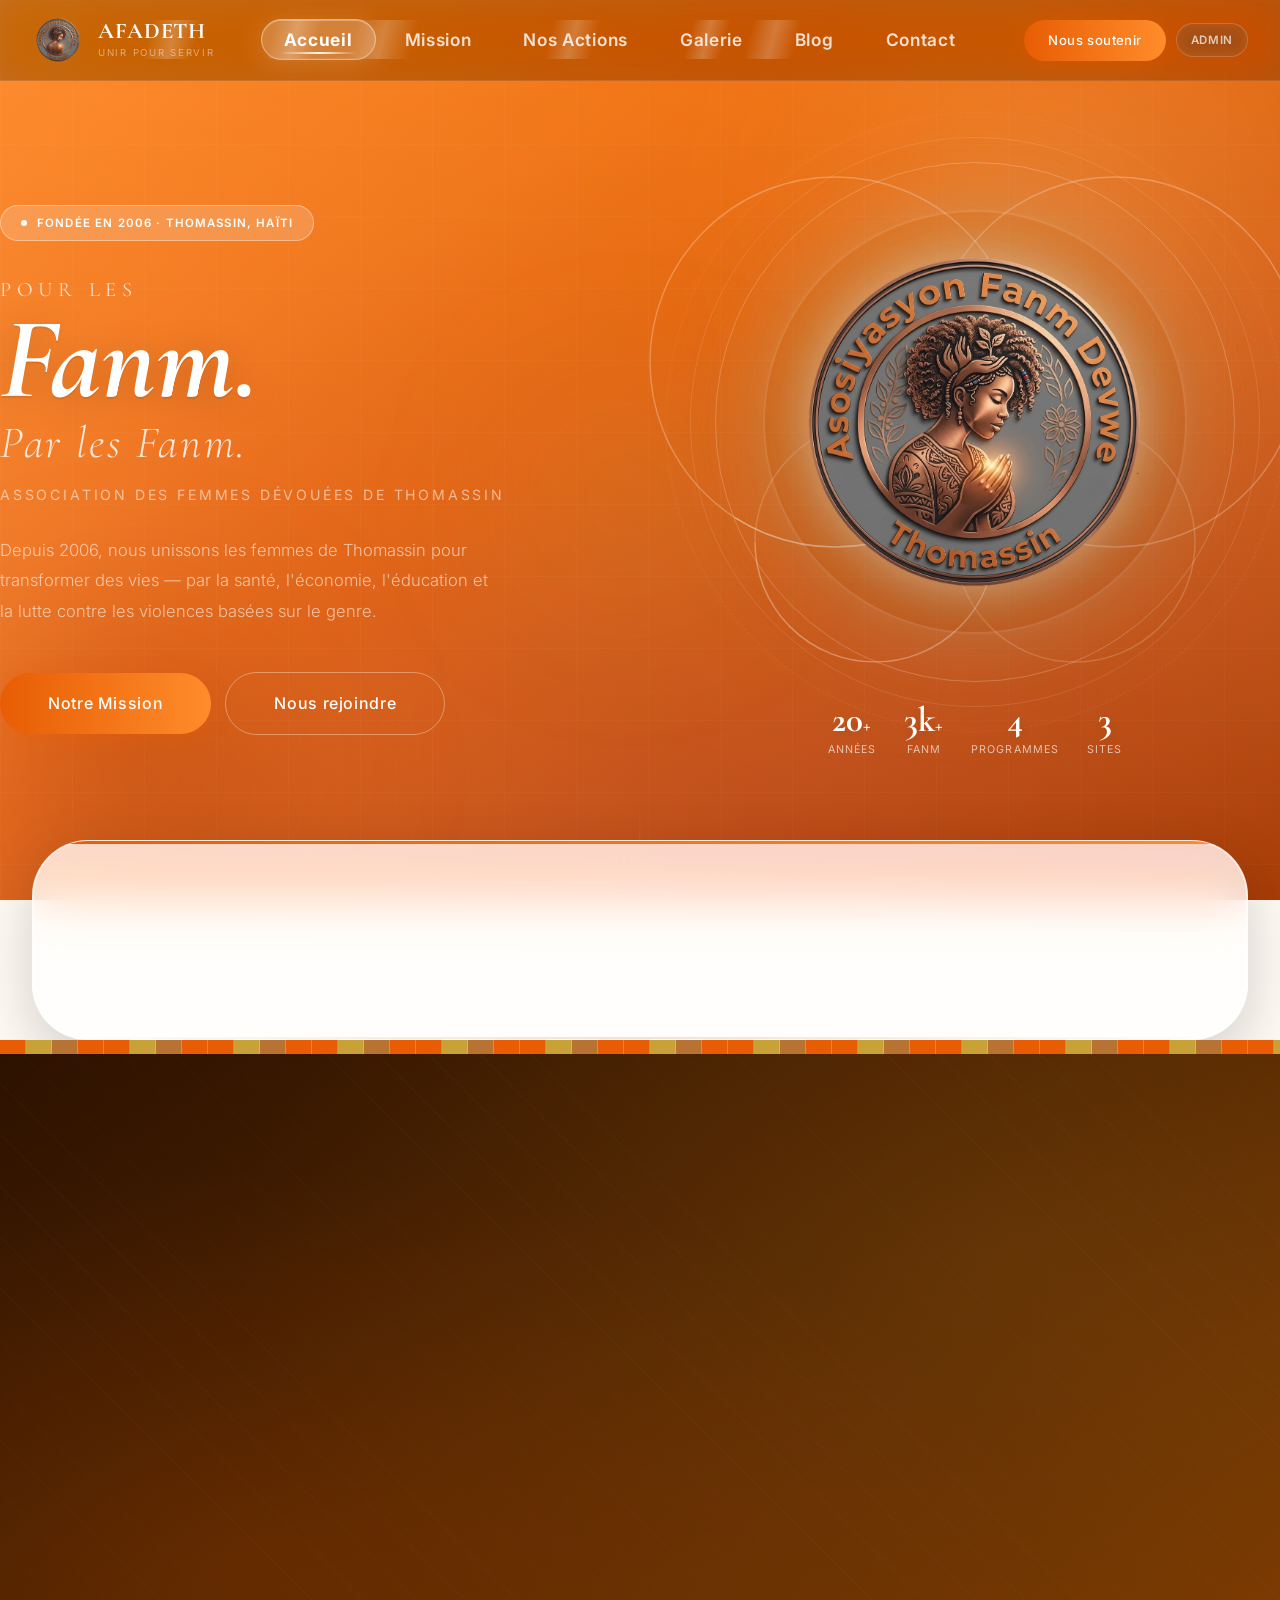
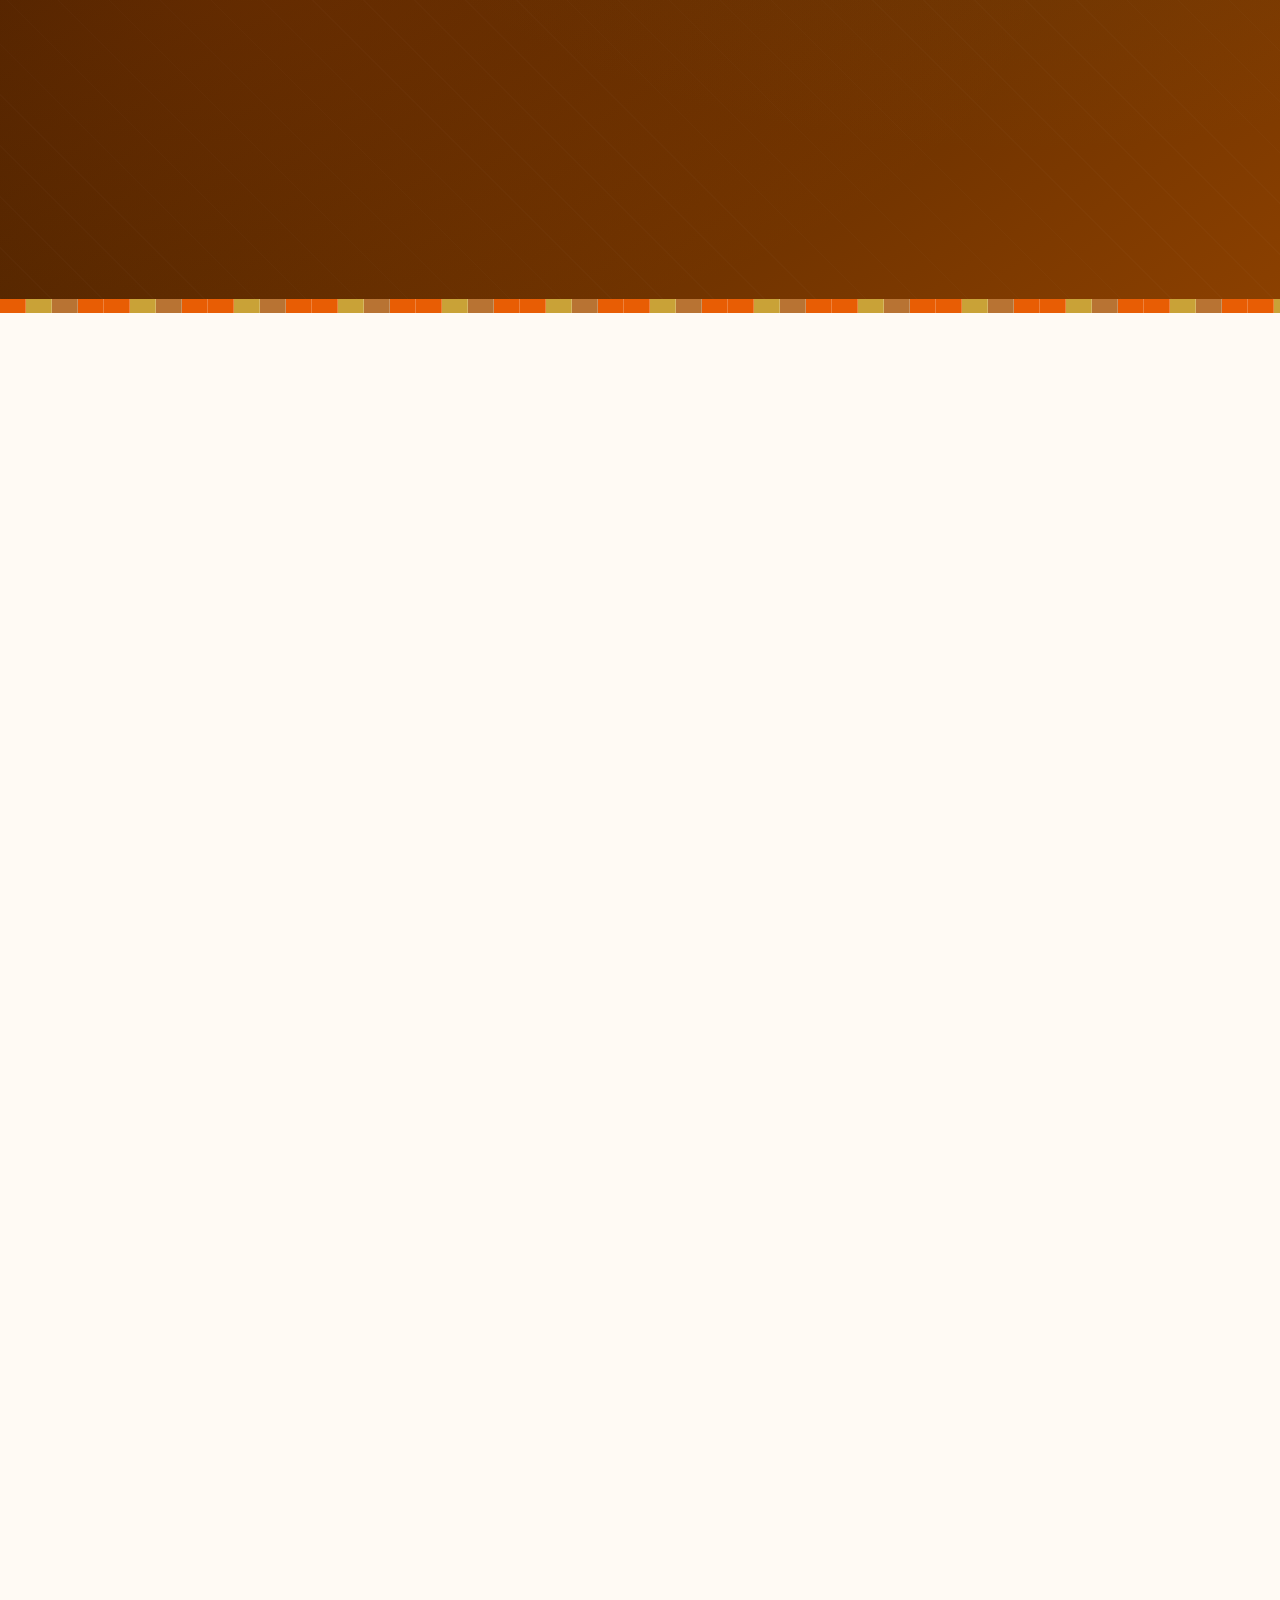
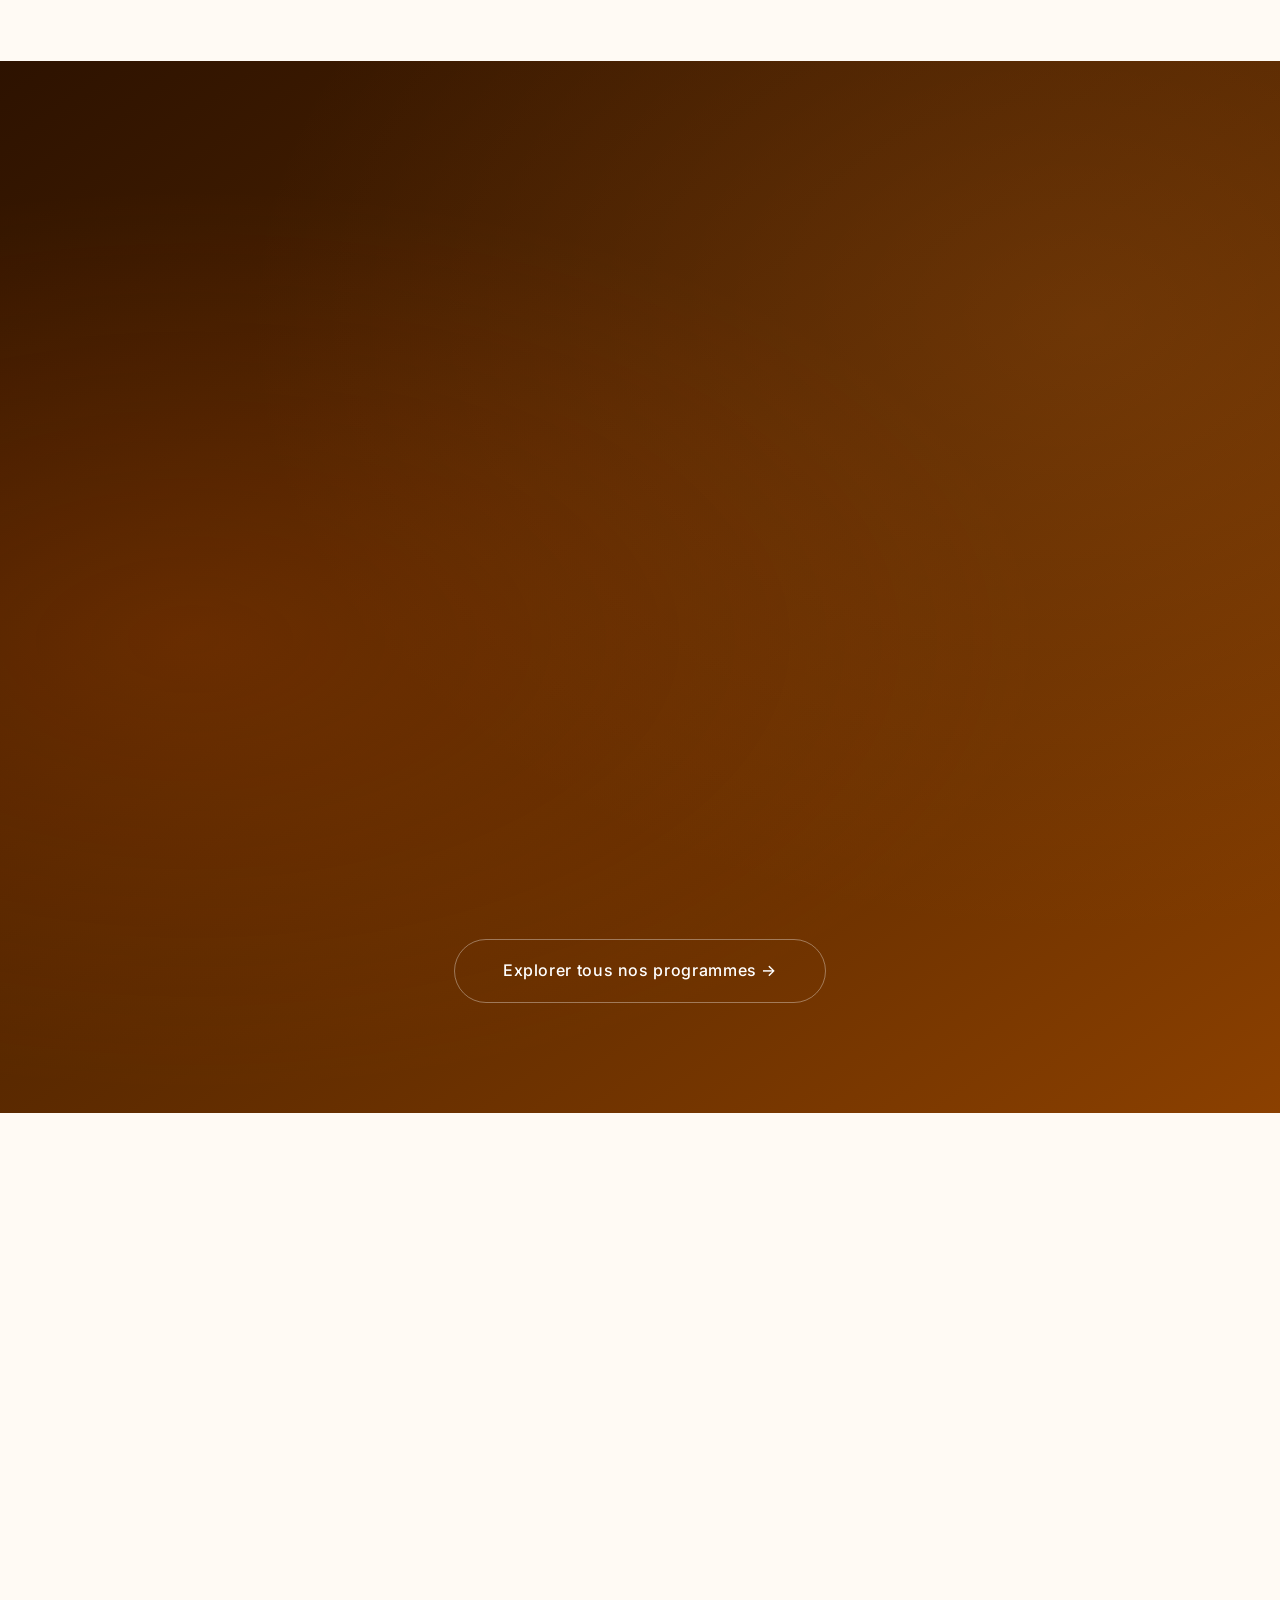
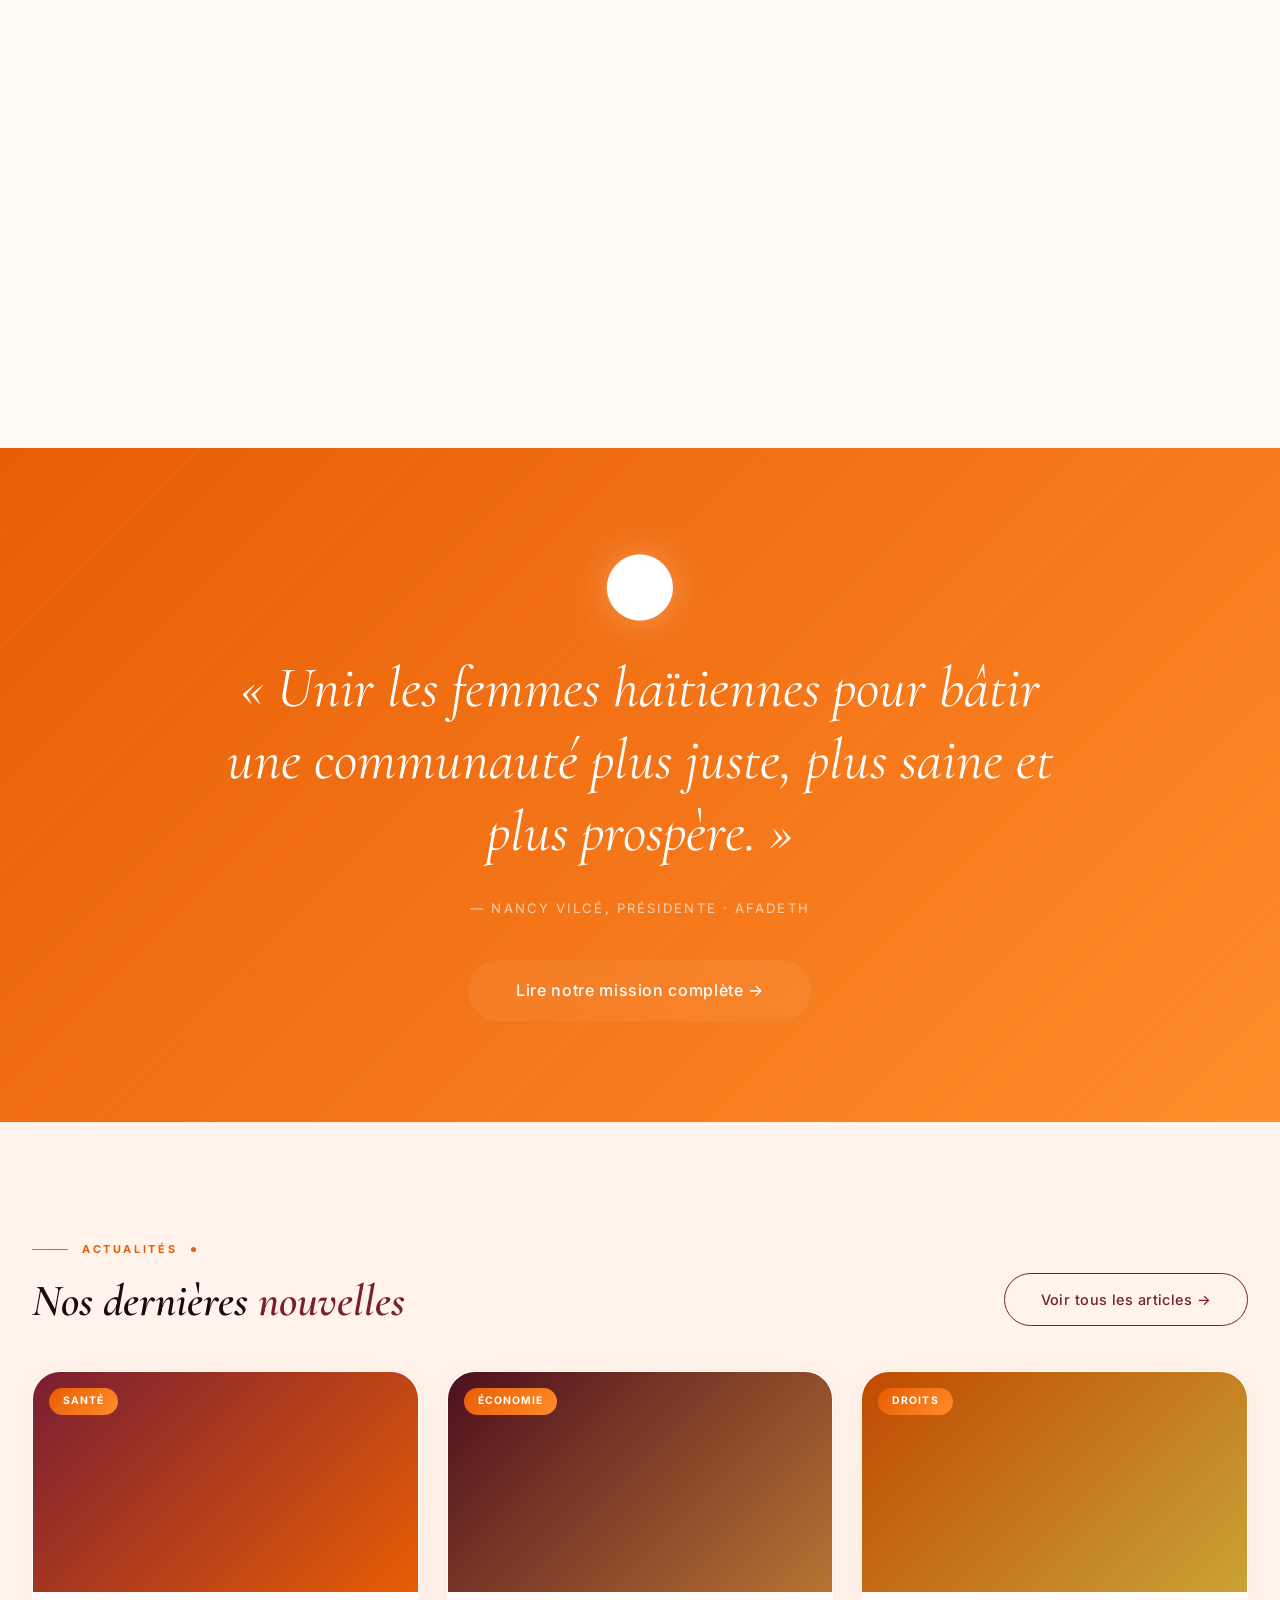
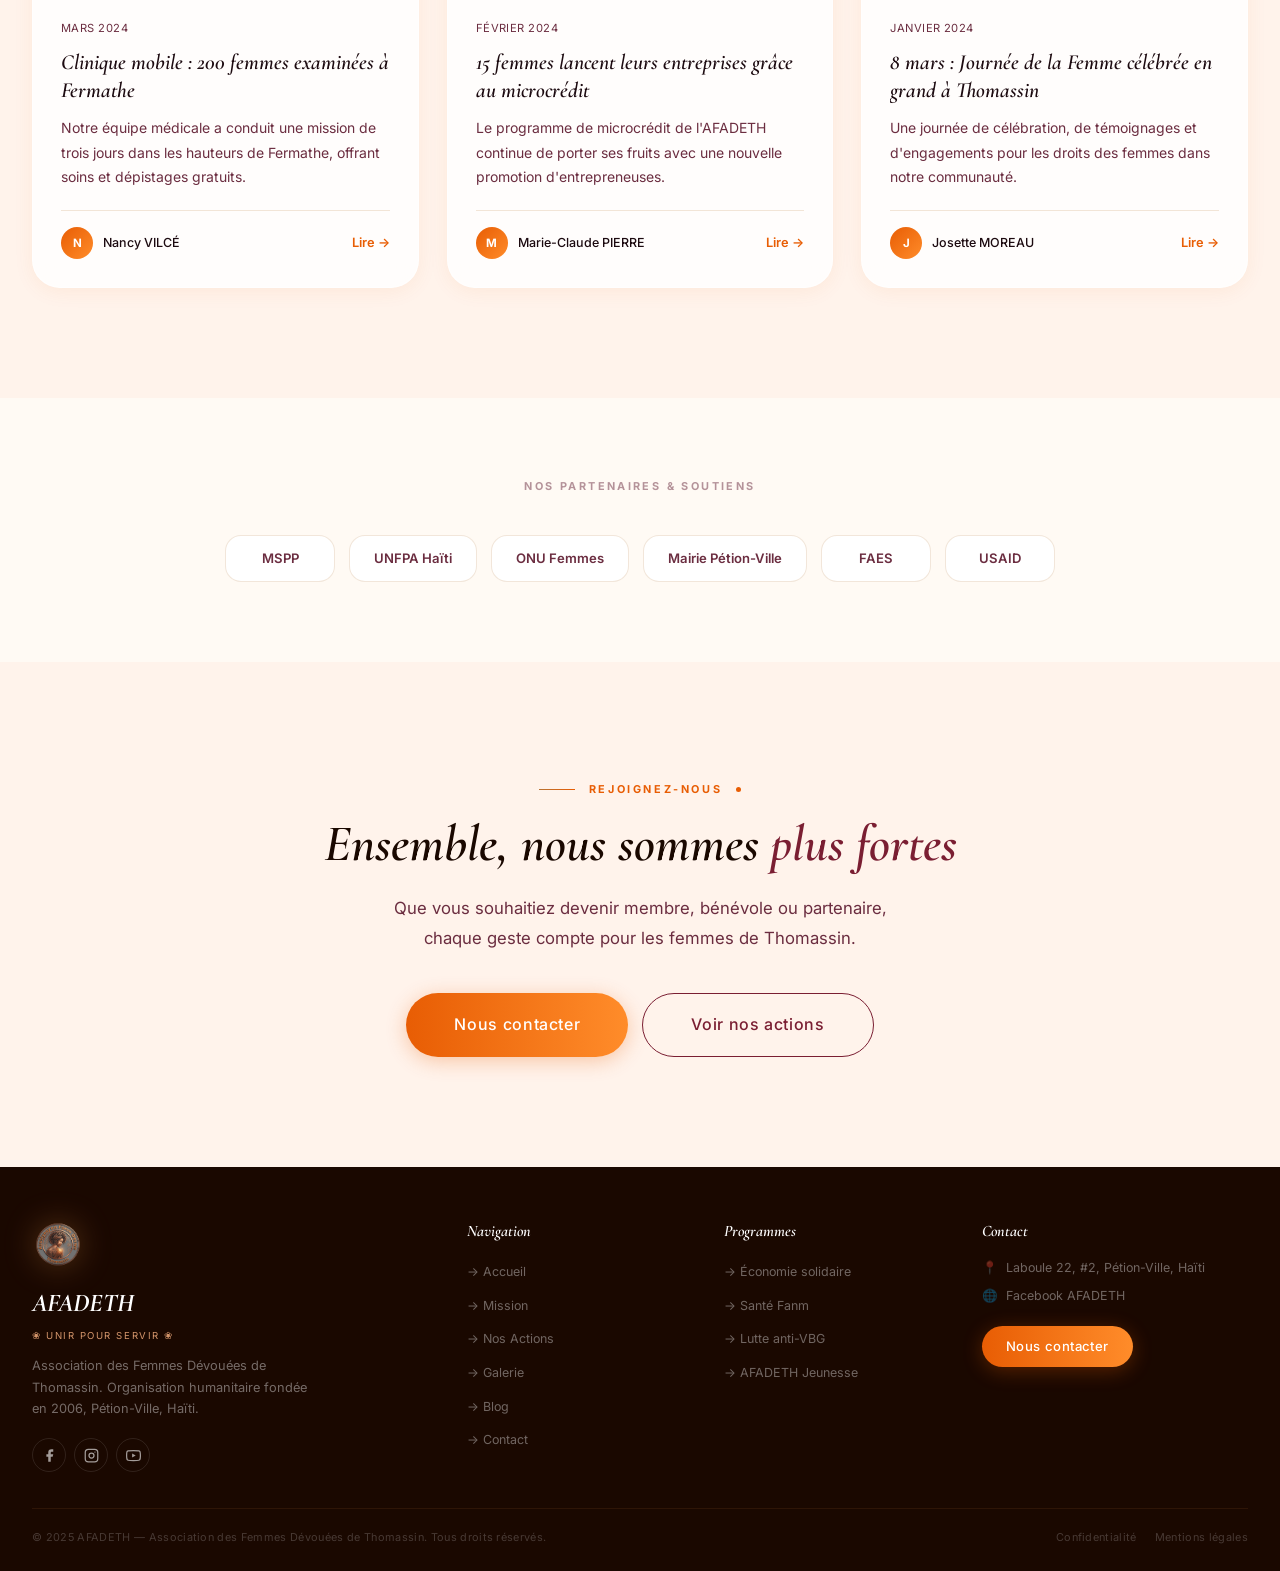
==== index.html @ 3fd8f5c4 "Initial commit — site AFADETH complet - Pages publiques : index, mission, actions, galerie (albums)," ====
﻿<!DOCTYPE html>
<html lang="fr">
<head>
  <meta charset="UTF-8" />
  <meta name="viewport" content="width=device-width, initial-scale=1.0" />
  <meta name="description" content="AFADETH — Association des Femmes Dévouées de Thomassin. Organisation humanitaire haïtienne fondée en 2006 à Pétion-Ville. Santé, économie, droits des femmes." />
  <title>AFADETH — Pour les Fanm. Par les Fanm.</title>
  <link rel="icon" href="assets/images/logo.png" type="image/png" />
  <link rel="stylesheet" href="css/style.css" />
</head>
<body>

<!-- =====================================================
     NAVBAR
===================================================== -->
<nav class="navbar" id="navbar">
  <div class="container navbar__inner">
    <a href="index.html" class="navbar__logo">
      <img src="assets/images/logo.png" alt="Logo AFADETH" class="navbar__logo-img" />
      <div class="navbar__logo-text">
        <span class="navbar__logo-name">AFADETH</span>
        <span class="navbar__logo-tagline">Unir pour Servir</span>
      </div>
    </a>

    <ul class="navbar__nav">
      <li><a href="index.html"   class="navbar__link active">Accueil</a></li>
      <li><a href="mission.html" class="navbar__link">Mission</a></li>
      <li><a href="actions.html" class="navbar__link">Nos Actions</a></li>
      <li><a href="galerie.html" class="navbar__link">Galerie</a></li>
      <li><a href="blog.html"    class="navbar__link">Blog</a></li>
      <li><a href="contact.html" class="navbar__link">Contact</a></li>
    </ul>

    <div class="navbar__cta">
      <a href="contact.html" class="btn btn-primary btn-sm">Nous soutenir</a>
      <a href="admin/index.html" class="btn-admin" title="Espace administrateur">
        Admin
      </a>    </div>

    <button class="navbar__hamburger" id="hamburger" aria-label="Menu">
      <span></span><span></span><span></span>
    </button>
  </div>
</nav>

<!-- Menu mobile -->
<div class="navbar__mobile" id="mobile-menu">
  <a href="index.html"   class="navbar__mobile-link">Accueil</a>
  <a href="mission.html" class="navbar__mobile-link">Mission</a>
  <a href="actions.html" class="navbar__mobile-link">Nos Actions</a>
  <a href="galerie.html" class="navbar__mobile-link">Galerie</a>
  <a href="blog.html"    class="navbar__mobile-link">Blog</a>
  <a href="contact.html" class="navbar__mobile-link">Contact</a>
</div>

<!-- =====================================================
     HERO — Éditorial Féministe
===================================================== -->
<section class="hero" id="accueil">
  <!-- Fond animé -->
  <div class="hero__bg">
    <div class="hero__mesh"></div>
    <div class="hero__orb hero__orb-1"></div>
    <div class="hero__orb hero__orb-2"></div>
    <div class="hero__orb hero__orb-3"></div>
    <div class="hero__grid"></div>
  </div>


<!-- Contenu split éditorial -->
  <div class="container hero__split">

    <!-- Colonne gauche — Manifeste -->
    <div class="hero__left">
      <div class="hero__badge">
        <span class="hero__badge-dot"></span>
        Fondée en 2006 · Thomassin, Haïti
      </div>

      <h1 class="hero__title">
        <span class="hero__title-pour">Pour les</span>
        <em class="hero__title-main">Fanm.</em>
        <span class="hero__title-sub">Par les Fanm.</span>
        <span class="hero__title-org">Association des Femmes Dévouées de Thomassin</span>
      </h1>

      <p class="hero__subtitle">
        Depuis 2006, nous unissons les femmes de Thomassin pour transformer des vies —
        par la santé, l'économie, l'éducation et la lutte contre les violences basées sur le genre.
      </p>

      <div class="hero__actions">
        <a href="mission.html" class="btn btn-primary btn-lg">Notre Mission</a>
        <a href="contact.html" class="btn btn-outline-light btn-lg">Nous rejoindre</a>
      </div>
    </div>

    <!-- Colonne droite — Médaillon logo ULTRA VISIBLE -->
    <div class="hero__right">
      <div class="hero__medal-wrap">
        <!-- Effet papillon : 4 cercles entrelacés formant les ailes -->
        <svg class="hero__butterfly" viewBox="0 0 480 480" xmlns="http://www.w3.org/2000/svg" aria-hidden="true" focusable="false">
          <defs>
            <!-- Zones de clip pour l'entrelacement -->
            <clipPath id="bp-up-lo"><rect x="0" y="180" width="480" height="300"/></clipPath>
            <clipPath id="bp-lo-lo"><rect x="0" y="360" width="480" height="120"/></clipPath>
          </defs>
          <!-- Ailes supérieures (grands cercles) -->
          <circle cx="100" cy="180" r="185" fill="none" stroke="rgba(255,255,255,.26)" stroke-width="1.5"/>
          <circle cx="380" cy="180" r="185" fill="none" stroke="rgba(255,255,255,.26)" stroke-width="1.5"/>
          <circle cx="100" cy="180" r="185" fill="none" stroke="rgba(255,255,255,.26)" stroke-width="1.5" clip-path="url(#bp-up-lo)"/>
          <!-- Ailes inférieures (cercles plus petits) -->
          <circle cx="140" cy="360" r="120" fill="none" stroke="rgba(255,255,255,.18)" stroke-width="1.5"/>
          <circle cx="340" cy="360" r="120" fill="none" stroke="rgba(255,255,255,.18)" stroke-width="1.5"/>
          <circle cx="140" cy="360" r="120" fill="none" stroke="rgba(255,255,255,.18)" stroke-width="1.5" clip-path="url(#bp-lo-lo)"/>
        </svg>
        <!-- Anneaux tournants -->
        <div class="hero__medal-ring"></div>
        <div class="hero__medal-ring-2"></div>
        <div class="hero__medal-ring-3"></div>
        <!-- Halo lumineux -->
        <div class="hero__medal-halo"></div>
        <!-- Logo principal -->
        <img src="assets/images/logo.png" alt="Logo AFADETH" class="hero__medal" />
      </div>

      <div class="hero__stats">
        <div class="hero__stat">
          <div class="hero__stat-num">20<span style="font-size:1.2rem">+</span></div>
          <div class="hero__stat-label">Années</div>
        </div>
        <div class="hero__stat">
          <div class="hero__stat-num">3k<span style="font-size:1.2rem">+</span></div>
          <div class="hero__stat-label">Fanm</div>
        </div>
        <div class="hero__stat">
          <div class="hero__stat-num">4</div>
          <div class="hero__stat-label">Programmes</div>
        </div>
        <div class="hero__stat">
          <div class="hero__stat-num">3</div>
          <div class="hero__stat-label">Sites</div>
        </div>
      </div>
    </div>

  </div>

  <!-- Scroll indicator -->
  <div class="hero__scroll">
    <div class="hero__scroll-line"></div>
    <span>Défiler</span>
  </div>
</section>

<!-- =====================================================
     STATISTIQUES
===================================================== -->
<section class="stats section">
  <div class="container">
    <div class="stats__inner">
      <div class="stat-item reveal d1">
        <div class="stat-item__number" data-count="20" data-suffix=" ans">0</div>
        <div class="stat-item__label">D'existence et d'engagement</div>
      </div>
      <div class="stat-item reveal d2">
        <div class="stat-item__number" data-count="3000" data-suffix="+">0</div>
        <div class="stat-item__label">Femmes soutenues</div>
      </div>
      <div class="stat-item reveal d3">
        <div class="stat-item__number" data-count="4" data-suffix="">0</div>
        <div class="stat-item__label">Champs d'intervention</div>
      </div>
      <div class="stat-item reveal d4">
        <div class="stat-item__number" data-count="3" data-suffix="">0</div>
        <div class="stat-item__label">Sites d'action</div>
      </div>
    </div>
  </div>
</section>

<!-- Bande madras / karabela haïtienne -->
<div class="haiti-band"></div>

<!-- =====================================================
     RACINES HAÏTIENNES — Paysannerie
===================================================== -->
<section class="racines">
  <div class="container">
    <div class="racines__header reveal">
      <div class="section-label section-label--light">Ki moun nou ye · Nos Racines</div>
      <h2>Nées de la <em style="background:var(--gradient-brand);-webkit-background-clip:text;background-clip:text;-webkit-text-fill-color:transparent">terre haïtienne</em></h2>
      <p>
        L'AFADETH puise ses forces dans les valeurs profondes de la paysannerie haïtienne —
        la solidarité du lakou, la résilience des fanm peyizan, l'amour de la tè a.
      </p>
    </div>

    <div class="racines__grid">

      <div class="racines-card reveal d1">
        <span class="racines-card__icon">🌿</span>
        <h3 class="racines-card__title">Le Lakou — l'esprit de communauté</h3>
        <p class="racines-card__text">
          Dans la tradition haïtienne, le <em>lakou</em> est la cour commune où les femmes se réunissent,
          s'entraident et partagent. L'AFADETH est notre lakou moderne — un espace de solidarité,
          de guérison et d'empowerment pour les femmes de Thomassin.
        </p>
      </div>

      <div class="racines-card reveal d2">
        <span class="racines-card__icon">🌺</span>
        <h3 class="racines-card__title">Fanm Peyizan — la force des femmes rurales</h3>
        <p class="racines-card__text">
          Les femmes paysannes haïtiennes font vivre leurs familles et leurs communautés avec
          une résilience extraordinaire. Nos programmes honorent cette force en leur donnant
          accès aux outils, aux ressources et à la reconnaissance qu'elles méritent.
        </p>
      </div>

      <div class="racines-card reveal d3">
        <span class="racines-card__icon">🤝</span>
        <h3 class="racines-card__title">Unir pour Servir — la kominote</h3>
        <p class="racines-card__text">
          Notre devise s'inspire du <em>konbit</em> haïtien — le travail collectif où chacune
          apporte sa contribution pour le bien de toutes. Depuis 2006, nous cultivons cette
          entraide au cœur des montagnes de Thomassin.
        </p>
      </div>

    </div>
  </div>
</section>

<!-- Bande madras / karabela haïtienne -->
<div class="haiti-band"></div>

<!-- =====================================================
     À PROPOS — Teaser éditorial
===================================================== -->
<section class="about section">
  <div class="container">
    <div class="about__grid">

      <!-- Visuel -->
      <div class="about__visual reveal-l">
        <div class="about__accent"></div>
        <div class="about__image-main">
          <img src="assets/images/gallery/gallery_03.jpg" alt="Membres AFADETH" class="about__real-photo"/>
          <div class="about__image-overlay"></div>
          <div class="about__image-logo">
            <img src="assets/images/logo.png" alt="AFADETH" class="about__image-logo-img" />
          </div>
        </div>
        <div class="about__badge-card">
          <div class="number">2006</div>
          <div class="label">Année de fondation</div>
        </div>
        <div class="about__badge-2">
          <div class="num">♀</div>
          <div class="lbl">Fanm Debou</div>
        </div>
      </div>

      <!-- Texte -->
      <div class="about__content reveal-r">
        <div class="section-label">Qui sommes-nous</div>
        <h2>Une association <em>de femmes,</em><br>pour les femmes</h2>

        <div class="pull-quote">
          « Unir pour Servir » — la devise qui guide chacune de nos actions depuis 2006.
        </div>

        <p>
          L'AFADETH est née d'une vision simple et puissante : que les femmes de Thomassin —
          montagnes, champs et marchés — puissent accéder aux soins, à l'éducation
          et à des opportunités économiques dignes. Fondée par des femmes engagées
          de Pétion-Ville, notre association est devenue un pilier de la communauté haïtienne.
        </p>

        <div class="lakou-quote">
          <p class="lakou-quote__text">
            « Nan lakou a, nou fò ansanm. Dans notre lakou, nous sommes fortes ensemble. »
          </p>
          <p class="lakou-quote__source">— Proverbe haïtien, cœur de notre mission</p>
        </div>

        <p>
          Trois antennes — Pétion-Ville, Fermathe, Centre-Ville — pour toucher
          les fanm là où elles vivent, avec des programmes ancrés dans la réalité
          de la paysannerie haïtienne.
        </p>

        <div class="timeline">
          <div class="timeline-item">
            <div class="timeline-item__dot">06</div>
            <div class="timeline-item__content">
              <div class="timeline-item__year">2006 — Fondation</div>
              <div class="timeline-item__text">Création de l'AFADETH à Thomassin, Pétion-Ville</div>
            </div>
          </div>
          <div class="timeline-item">
            <div class="timeline-item__dot">♀</div>
            <div class="timeline-item__content">
              <div class="timeline-item__year">Croissance</div>
              <div class="timeline-item__text">Extension à 3 sites, 4 programmes, 3 000+ femmes</div>
            </div>
          </div>
          <div class="timeline-item">
            <div class="timeline-item__dot">★</div>
            <div class="timeline-item__content">
              <div class="timeline-item__year">Aujourd'hui</div>
              <div class="timeline-item__text">20 ans de services et d'autonomisation des femmes haïtiennes</div>
            </div>
          </div>
        </div>

        <div style="margin-top:2.5rem;display:flex;gap:14px;flex-wrap:wrap">
          <a href="mission.html" class="btn btn-wine">Notre vision →</a>
          <a href="contact.html" class="btn btn-outline-wine">Nous rejoindre</a>
        </div>
      </div>

    </div>
  </div>
</section>

<!-- =====================================================
     CHAMPS D'INTERVENTION
===================================================== -->
<section class="fields section" id="champs">
  <div class="container">
    <div class="fields__header reveal">
      <div class="section-label section-label--light">Nos Programmes</div>
      <h2>4 Champs <em style="background:var(--gradient-brand);-webkit-background-clip:text;background-clip:text;-webkit-text-fill-color:transparent">d'intervention</em></h2>
      <p>Des actions concrètes, menées par et pour les femmes haïtiennes</p>
    </div>

    <div class="fields__grid">
      <div class="field-card reveal d1">
        <div class="field-card__num">01</div>
        <div class="field-card__icon">💰</div>
        <h3 class="field-card__title">Économie Solidaire</h3>
        <p class="field-card__desc">Microcrédits, formations entrepreneuriales et coopératives d'épargne pour l'autonomie financière des femmes de Thomassin.</p>
      </div>
      <div class="field-card reveal d2">
        <div class="field-card__num">02</div>
        <div class="field-card__icon">🌸</div>
        <h3 class="field-card__title">Santé Fanm</h3>
        <p class="field-card__desc">Cliniques mobiles, sensibilisation à la santé maternelle et reproductive, et accompagnement psychosocial dans toute la zone.</p>
      </div>
      <div class="field-card reveal d3">
        <div class="field-card__num">03</div>
        <div class="field-card__icon">⚖️</div>
        <h3 class="field-card__title">Droits & Lutte anti-VBG</h3>
        <p class="field-card__desc">Aide juridique, refuges d'urgence et programmes de sensibilisation contre les violences basées sur le genre.</p>
      </div>
      <div class="field-card reveal d4">
        <div class="field-card__num">04</div>
        <div class="field-card__icon">📚</div>
        <h3 class="field-card__title">AFADETH Jeunesse</h3>
        <p class="field-card__desc">Bourses, cours de rattrapage, formations professionnelles et mentorat pour les jeunes filles et femmes en quête d'avenir.</p>
      </div>
    </div>

    <div style="text-align:center;margin-top:3rem">
      <a href="actions.html" class="btn btn-outline-light btn-lg">Explorer tous nos programmes →</a>
    </div>
  </div>
</section>

<!-- =====================================================
     GALERIE PREVIEW
===================================================== -->
<section class="gallery-preview section">
  <div class="container">
    <div class="gallery-preview__header reveal">
      <div>
        <div class="section-label">Notre Galerie</div>
        <h2>Moments <em style="font-style:italic;color:var(--wine)">forts</em></h2>
      </div>
      <a href="galerie.html" class="btn btn-outline">Voir toutes les photos →</a>
    </div>

    <div class="gallery-preview__grid reveal">

      <!-- Slot 1 — grand (span 2 rows) -->
      <div class="gallery-preview__item">
        <img src="assets/images/gallery/gallery_03.jpg" alt="Grande cérémonie AFADETH"
             class="gal-photo" loading="lazy"
             onerror="this.style.display='none';this.nextElementSibling.style.display='flex'" />
        <div class="gal-frame" style="display:none">
          📷
          <span>Photo à venir</span>
        </div>
        <div class="gal-overlay"><span>Grande Cérémonie AFADETH</span></div>
      </div>

      <!-- Slot 2 -->
      <div class="gallery-preview__item">
        <img src="assets/images/gallery/gallery_04.jpg" alt="Remise de distinctions"
             class="gal-photo" loading="lazy"
             onerror="this.style.display='none';this.nextElementSibling.style.display='flex'" />
        <div class="gal-frame" style="display:none">
          📷
          <span>Photo à venir</span>
        </div>
        <div class="gal-overlay"><span>Remise de Distinctions</span></div>
      </div>

      <!-- Slot 3 -->
      <div class="gallery-preview__item">
        <img src="assets/images/gallery/gallery_05.jpg" alt="Activité communautaire"
             class="gal-photo" loading="lazy"
             onerror="this.style.display='none';this.nextElementSibling.style.display='flex'" />
        <div class="gal-frame" style="display:none">
          📷
          <span>Photo à venir</span>
        </div>
        <div class="gal-overlay"><span>Activité Communautaire</span></div>
      </div>

      <!-- Slot 4 -->
      <div class="gallery-preview__item">
        <img src="assets/images/gallery/gallery_06.jpg" alt="Journée de la femme"
             class="gal-photo" loading="lazy"
             onerror="this.style.display='none';this.nextElementSibling.style.display='flex'" />
        <div class="gal-frame" style="display:none">
          📷
          <span>Photo à venir</span>
        </div>
        <div class="gal-overlay"><span>Journée de la Femme</span></div>
      </div>

      <!-- Slot 5 -->
      <div class="gallery-preview__item">
        <img src="assets/images/gallery/gallery_07.jpg" alt="Formation des membres"
             class="gal-photo" loading="lazy"
             onerror="this.style.display='none';this.nextElementSibling.style.display='flex'" />
        <div class="gal-frame" style="display:none">
          📷
          <span>Photo à venir</span>
        </div>
        <div class="gal-overlay"><span>Formation des Membres</span></div>
      </div>

    </div>
  </div>
</section>

<!-- =====================================================
     MISSION BANNER — Manifeste
===================================================== -->
<div class="mission-banner">
  <div class="container" style="position:relative;z-index:1">
    <div class="mission-banner__icon">
      <img src="assets/images/logo.png" alt="AFADETH" style="width:80px;height:80px;object-fit:contain;filter:brightness(0) invert(1) drop-shadow(0 0 20px rgba(255,255,255,.3));" />
    </div>
    <p class="mission-banner__quote">
      « Unir les femmes haïtiennes pour bâtir une communauté
      plus juste, plus saine et plus prospère. »
    </p>
    <p class="mission-banner__source">— Nancy VILCÉ, Présidente · AFADETH</p>
    <div style="margin-top:2.5rem">
      <a href="mission.html" class="btn btn-ghost btn-lg">Lire notre mission complète →</a>
    </div>
  </div>
</div>

<!-- =====================================================
     BLOG PREVIEW
===================================================== -->
<section class="blog-preview section">
  <div class="container">
    <div class="blog-preview__header reveal">
      <div>
        <div class="section-label">Actualités</div>
        <h2>Nos dernières <em style="font-style:italic;color:var(--wine)">nouvelles</em></h2>
      </div>
      <a href="blog.html" class="btn btn-outline-wine">Voir tous les articles →</a>
    </div>

    <div class="blog-preview__grid">
      <div class="blog-card reveal d1">
        <div class="blog-card__img">
          <div class="blog-card__img-inner bi-1"></div>
          <span class="blog-card__cat">Santé</span>
        </div>
        <div class="blog-card__body">
          <div class="blog-card__date">Mars 2024</div>
          <h3 class="blog-card__title">Clinique mobile : 200 femmes examinées à Fermathe</h3>
          <p class="blog-card__excerpt">Notre équipe médicale a conduit une mission de trois jours dans les hauteurs de Fermathe, offrant soins et dépistages gratuits.</p>
          <div class="blog-card__footer">
            <div class="blog-card__author">
              <div class="blog-card__avatar">N</div>
              <span class="blog-card__author-name">Nancy VILCÉ</span>
            </div>
            <a href="article.html?id=1" class="blog-card__link">Lire →</a>
          </div>
        </div>
      </div>

      <div class="blog-card reveal d2">
        <div class="blog-card__img">
          <div class="blog-card__img-inner bi-2"></div>
          <span class="blog-card__cat">Économie</span>
        </div>
        <div class="blog-card__body">
          <div class="blog-card__date">Février 2024</div>
          <h3 class="blog-card__title">15 femmes lancent leurs entreprises grâce au microcrédit</h3>
          <p class="blog-card__excerpt">Le programme de microcrédit de l'AFADETH continue de porter ses fruits avec une nouvelle promotion d'entrepreneuses.</p>
          <div class="blog-card__footer">
            <div class="blog-card__author">
              <div class="blog-card__avatar">M</div>
              <span class="blog-card__author-name">Marie-Claude PIERRE</span>
            </div>
            <a href="article.html?id=2" class="blog-card__link">Lire →</a>
          </div>
        </div>
      </div>

      <div class="blog-card reveal d3">
        <div class="blog-card__img">
          <div class="blog-card__img-inner bi-3"></div>
          <span class="blog-card__cat">Droits</span>
        </div>
        <div class="blog-card__body">
          <div class="blog-card__date">Janvier 2024</div>
          <h3 class="blog-card__title">8 mars : Journée de la Femme célébrée en grand à Thomassin</h3>
          <p class="blog-card__excerpt">Une journée de célébration, de témoignages et d'engagements pour les droits des femmes dans notre communauté.</p>
          <div class="blog-card__footer">
            <div class="blog-card__author">
              <div class="blog-card__avatar">J</div>
              <span class="blog-card__author-name">Josette MOREAU</span>
            </div>
            <a href="article.html?id=3" class="blog-card__link">Lire →</a>
          </div>
        </div>
      </div>
    </div>
  </div>
</section>

<!-- =====================================================
     PARTENAIRES
===================================================== -->
<section class="partners">
  <div class="container">
    <div class="partners__title">Nos partenaires & soutiens</div>
    <div class="partners__logos reveal">
      <div class="partner-logo">MSPP</div>
      <div class="partner-logo">UNFPA Haïti</div>
      <div class="partner-logo">ONU Femmes</div>
      <div class="partner-logo">Mairie Pétion-Ville</div>
      <div class="partner-logo">FAES</div>
      <div class="partner-logo">USAID</div>
    </div>
  </div>
</section>

<!-- =====================================================
     CTA FINAL
===================================================== -->
<section class="section" style="background:var(--orange-pale)">
  <div class="container text-center reveal">
    <div class="section-label" style="justify-content:center">Rejoignez-nous</div>
    <h2 style="font-size:clamp(2rem,4vw,3.4rem);font-style:italic;color:var(--dark-1);margin-bottom:1.2rem">
      Ensemble, nous sommes <em style="color:var(--wine)">plus fortes</em>
    </h2>
    <p style="font-size:1.05rem;color:var(--light-text-2);max-width:520px;margin:0 auto 2.5rem;line-height:1.8">
      Que vous souhaitiez devenir membre, bénévole ou partenaire,
      chaque geste compte pour les femmes de Thomassin.
    </p>
    <div style="display:flex;gap:14px;justify-content:center;flex-wrap:wrap">
      <a href="contact.html" class="btn btn-primary btn-lg">Nous contacter</a>
      <a href="actions.html" class="btn btn-outline-wine btn-lg">Voir nos actions</a>
    </div>
  </div>
</section>

<!-- =====================================================
     FOOTER
===================================================== -->
<!-- ── Lightbox galerie preview ── -->
<div id="preview-lb" role="dialog" aria-modal="true" aria-label="Visualisation photo">
  <div class="plb__backdrop"></div>
  <button class="plb__close" aria-label="Fermer">✕</button>
  <div class="plb__hint">Clic ou molette pour zoomer · Échap pour fermer</div>
  <div class="plb__wrap">
    <img class="plb__img" src="" alt=""/>
  </div>
</div>

<footer class="footer">
  <div class="container">
    <div class="footer__grid">

      <div>
        <img src="assets/images/logo.png" alt="Logo AFADETH" class="footer__logo-img" />
        <div class="footer__brand-name">AFADETH</div>
        <div class="footer__brand-tag">❀ Unir pour Servir ❀</div>
        <p class="footer__brand-desc">
          Association des Femmes Dévouées de Thomassin.
          Organisation humanitaire fondée en 2006, Pétion-Ville, Haïti.
        </p>
        <div class="footer__social">
          <a href="https://www.facebook.com/profile.php?id=100077503592349" target="_blank" rel="noopener" aria-label="Facebook" title="Facebook AFADETH"><svg width="15" height="15" viewBox="0 0 24 24" fill="currentColor"><path d="M18 2h-3a5 5 0 0 0-5 5v3H7v4h3v8h4v-8h3l1-4h-4V7a1 1 0 0 1 1-1h3z"/></svg></a>
          <a href="#" aria-label="Instagram" title="Instagram AFADETH"><svg width="15" height="15" viewBox="0 0 24 24" fill="none" stroke="currentColor" stroke-width="2"><rect x="2" y="2" width="20" height="20" rx="5"/><circle cx="12" cy="12" r="4"/><circle cx="17.5" cy="6.5" r="1" fill="currentColor" stroke="none"/></svg></a>
          <a href="#" aria-label="YouTube" title="YouTube AFADETH"><svg width="15" height="15" viewBox="0 0 24 24" fill="none" stroke="currentColor" stroke-width="2"><path d="M22.54 6.42a2.78 2.78 0 0 0-1.96-1.96C18.88 4 12 4 12 4s-6.88 0-8.59.46a2.78 2.78 0 0 0-1.96 1.96A29 29 0 0 0 1 12a29 29 0 0 0 .46 5.58A2.78 2.78 0 0 0 3.41 19.6C5.12 20.06 12 20.06 12 20.06s6.88 0 8.59-.46a2.78 2.78 0 0 0 1.96-1.96A29 29 0 0 0 23 12a29 29 0 0 0-.46-5.58z"/><polygon fill="currentColor" stroke="none" points="9.75 15.02 15.5 12 9.75 8.98 9.75 15.02"/></svg></a>
        </div>
      </div>

      <div>
        <div class="footer__col-title">Navigation</div>
        <ul class="footer__links">
          <li><a href="index.html"   class="footer__link">→ Accueil</a></li>
          <li><a href="mission.html" class="footer__link">→ Mission</a></li>
          <li><a href="actions.html" class="footer__link">→ Nos Actions</a></li>
          <li><a href="galerie.html" class="footer__link">→ Galerie</a></li>
          <li><a href="blog.html"    class="footer__link">→ Blog</a></li>
          <li><a href="contact.html" class="footer__link">→ Contact</a></li>
        </ul>
      </div>

      <div>
        <div class="footer__col-title">Programmes</div>
        <ul class="footer__links">
          <li><a href="actions.html#economie"  class="footer__link">→ Économie solidaire</a></li>
          <li><a href="actions.html#sante"     class="footer__link">→ Santé Fanm</a></li>
          <li><a href="actions.html#droits"    class="footer__link">→ Lutte anti-VBG</a></li>
          <li><a href="actions.html#education" class="footer__link">→ AFADETH Jeunesse</a></li>
        </ul>
      </div>

      <div>
        <div class="footer__col-title">Contact</div>
        <div class="footer__contact-item"><span>📍</span><span>Laboule 22, #2, Pétion-Ville, Haïti</span></div>
        <div class="footer__contact-item"><span>🌐</span>
          <a href="https://www.facebook.com/profile.php?id=100077503592349" target="_blank" rel="noopener" style="color:inherit">
            Facebook AFADETH
          </a>
        </div>
        <div style="margin-top:20px">
          <a href="contact.html" class="btn btn-primary btn-sm">Nous contacter</a>
        </div>
      </div>

    </div>

    <div class="footer__bottom">
      <p class="footer__copy">© 2025 AFADETH — Association des Femmes Dévouées de Thomassin. Tous droits réservés.</p>
      <div class="footer__legal">
        <a href="#">Confidentialité</a>
        <a href="#">Mentions légales</a>
      </div>
    </div>
  </div>
</footer>

<script src="js/main.js"></script>
<script>
  document.getElementById('hamburger').addEventListener('click', function(){
    this.classList.toggle('open');
    document.getElementById('mobile-menu').classList.toggle('open');
    document.body.style.overflow = this.classList.contains('open') ? 'hidden' : '';
  });
  document.querySelectorAll('.navbar__mobile-link').forEach(l => {
    l.addEventListener('click', () => {
      document.getElementById('hamburger').classList.remove('open');
      document.getElementById('mobile-menu').classList.remove('open');
      document.body.style.overflow = '';
    });
  });
</script>
</body>
</html>
---- css/style.css ----
/* ============================================================
   AFADETH — Design Editorial Féministe
   "Pour les Fanm. Par les Fanm."
   Orange #E85D04 · Wine #7A1E32 · Cuivre #B87333
   ============================================================ */

@import url('https://fonts.googleapis.com/css2?family=Cormorant+Garamond:ital,wght@0,300;0,400;0,500;0,600;0,700;1,300;1,400;1,500;1,600;1,700&family=Inter:wght@300;400;500;600;700&display=swap');

/* ---- Variables ---- */
:root {
  /* === Orange — couleur officielle AFADETH === */
  --orange:        #E85D04;
  --orange-dark:   #C04A00;
  --orange-light:  #FF8837;
  --orange-pale:   #FFF3EB;
  --orange-glow:   rgba(232,93,4,.30);

  /* === Wine/Bordeaux — puissance féminine === */
  --wine:          #7A1E32;
  --wine-dark:     #4D0F1E;
  --wine-light:    #B8496A;
  --wine-pale:     #FDF0F3;
  --wine-glow:     rgba(122,30,50,.35);

  /* === Cuivre — médaillon logo AFADETH === */
  --copper:        #B87333;
  --copper-light:  #D4956A;
  --copper-glow:   rgba(184,115,51,.38);

  /* === Or — luxe et prestige === */
  --gold:          #C9A237;
  --gold-pale:     #FBF5DC;

  /* === Rose — accents féminins === */
  --rose:          #C2185B;
  --rose-pale:     #FCE4EC;

  /* === Fonds clairs — crème chaude === */
  --cream:         #FFFAF4;
  --warm-white:    #FFF6EE;
  --light-bg:      #FFFAF4;
  --light-card:    #FFFFFF;
  --light-text:    #1C0A10;
  --light-text-2:  #6B2D40;
  --light-border:  rgba(184,115,51,.18);
  --orange-pale:   #FFF3EB;

  /* === Fonds sombres — terreau haïtien === */
  --dark-1:   #1A0800;
  --dark-2:   #2D1200;
  --dark-3:   #4A1E00;

  /* === Paysannerie haïtienne === */
  --terracotta: #C84B11;
  --foliage:    #3A6E1F;
  --foliage-2:  #2D5016;
  --straw:      #D4A510;
  --soil:       #5C2A00;

  /* === Gradients éditoriaux === */
  --gradient-hero:    linear-gradient(145deg, #FF8C2A 0%, #E85D04 45%, #C84B11 75%, #A63800 100%);
  --gradient-brand:   linear-gradient(90deg, #E85D04 0%, #FF8C2A 100%);
  --gradient-wine:    linear-gradient(135deg, #4D0F1E 0%, #7A1E32 100%);
  --gradient-copper:  linear-gradient(135deg, #B87333 0%, #D4956A 100%);
  --gradient-warm:    linear-gradient(135deg, #E85D04 0%, #FF8C2A 100%);
  --gradient-gold:    linear-gradient(135deg, #B87333 0%, #C9A237 100%);
  --gradient-earth:   linear-gradient(145deg, #2D1200 0%, #5C2A00 55%, #8B4000 100%);
  --gradient-card:    linear-gradient(135deg, rgba(232,93,4,.07), rgba(184,115,51,.06));

  /* === Glass (sur fonds sombres) === */
  --glass:         rgba(255,255,255,.06);
  --glass-border:  rgba(184,115,51,.22);
  --glass-hover:   rgba(184,115,51,.12);

  /* === Ombres === */
  --shadow-sm:     0 4px 20px rgba(122,30,50,.16);
  --shadow-md:     0 8px 40px rgba(122,30,50,.24);
  --shadow-lg:     0 20px 60px rgba(122,30,50,.30);
  --shadow-copper: 0 8px 32px rgba(184,115,51,.28);

  /* === Espacement === */
  --section-padding: 110px;

  /* === Border radius === */
  --radius-xs:    4px;
  --radius-sm:    8px;
  --radius-md:   16px;
  --radius-lg:   28px;
  --radius-xl:   56px;
  --radius-full: 9999px;

  /* === Transitions === */
  --transition:      .28s cubic-bezier(.4,0,.2,1);
  --transition-slow: .65s cubic-bezier(.25,.46,.45,.94);

  /* === Z-index === */
  --z-navbar:   100;
  --z-lightbox: 300;
}

/* ============================================================
   RESET & BASE
   ============================================================ */
*,*::before,*::after{margin:0;padding:0;box-sizing:border-box}
html{scroll-behavior:smooth;font-size:16px}
body{
  font-family:'Inter',sans-serif;
  background:var(--cream);
  color:var(--light-text);
  line-height:1.6;overflow-x:hidden
}
img{max-width:100%;height:auto;display:block}
a{text-decoration:none;color:inherit}
ul{list-style:none}
button{cursor:pointer;font-family:inherit}
h1,h2,h3,h4,h5{font-family:'Cormorant Garamond',serif;line-height:1.12;font-weight:600}

/* ============================================================
   UTILITAIRES
   ============================================================ */
.container{max-width:1300px;margin:0 auto;padding:0 32px}
.section{padding:var(--section-padding) 0}
.text-center{text-align:center}

.gradient-text{
  background:var(--gradient-brand);
  -webkit-background-clip:text;background-clip:text;-webkit-text-fill-color:transparent
}
.wine-text{
  background:var(--gradient-wine);
  -webkit-background-clip:text;background-clip:text;-webkit-text-fill-color:transparent
}

/* Section label — style éditorial */
.section-label{
  display:inline-flex;align-items:center;gap:14px;
  font-size:.68rem;font-weight:700;letter-spacing:.24em;text-transform:uppercase;
  color:var(--orange);margin-bottom:1.1rem
}
.section-label::before{
  content:'';display:block;width:36px;height:1px;
  background:linear-gradient(90deg,var(--copper),var(--orange));flex-shrink:0
}
.section-label::after{
  content:'';display:block;width:5px;height:5px;border-radius:50%;
  background:var(--orange);flex-shrink:0
}
.section-label--light{color:rgba(255,220,180,.9)}
.section-label--light::before{background:linear-gradient(90deg,rgba(184,115,51,.6),rgba(232,93,4,.8))}
.section-label--light::after{background:rgba(232,93,4,.8)}

/* Ornement séparateur éditorial */
.editorial-divider{
  display:flex;align-items:center;gap:20px;margin:3rem 0;justify-content:center
}
.editorial-divider::before,.editorial-divider::after{
  content:'';flex:1;max-width:180px;height:1px;
  background:linear-gradient(90deg,transparent,rgba(184,115,51,.35))
}
.editorial-divider::after{
  background:linear-gradient(270deg,transparent,rgba(184,115,51,.35))
}
.editorial-divider__symbol{
  font-family:'Cormorant Garamond',serif;font-size:1.4rem;
  color:var(--copper);font-style:italic;opacity:.7
}

/* ============================================================
   BOUTONS — Élégants, féminins
   ============================================================ */
.btn{
  display:inline-flex;align-items:center;gap:8px;
  padding:14px 36px;border-radius:var(--radius-full);
  font-size:.9rem;font-weight:500;letter-spacing:.03em;
  border:none;outline:none;
  transition:var(--transition);cursor:pointer;position:relative;overflow:hidden
}

/* Primary — plein orange */
.btn-primary{
  background:var(--gradient-brand);color:#fff;
  box-shadow:0 4px 20px var(--orange-glow)
}
.btn-primary::after{
  content:'';position:absolute;inset:0;
  background:linear-gradient(90deg,rgba(255,255,255,.2),transparent);
  transform:translateX(-110%);transition:var(--transition)
}
.btn-primary:hover::after{transform:translateX(0)}
.btn-primary:hover{box-shadow:0 8px 32px var(--orange-glow);transform:translateY(-2px)}

/* Wine — puissance */
.btn-wine{
  background:var(--gradient-wine);color:#fff;
  box-shadow:0 4px 20px var(--wine-glow)
}
.btn-wine:hover{box-shadow:0 8px 32px var(--wine-glow);transform:translateY(-2px)}

/* Outline */
.btn-outline{
  background:transparent;color:var(--orange);
  border:1.5px solid var(--orange)
}
.btn-outline:hover{background:var(--orange);color:#fff;transform:translateY(-2px)}

.btn-outline-wine{
  background:transparent;color:var(--wine);
  border:1.5px solid var(--wine)
}
.btn-outline-wine:hover{background:var(--wine);color:#fff;transform:translateY(-2px)}

/* Light (sur fonds sombres) */
.btn-outline-light{
  background:transparent;color:#fff;
  border:1.5px solid rgba(255,255,255,.35)
}
.btn-outline-light:hover{background:rgba(255,255,255,.1);border-color:rgba(255,255,255,.6);transform:translateY(-2px)}

.btn-ghost{
  background:var(--glass);color:#fff;
  border:1px solid var(--glass-border);backdrop-filter:blur(12px)
}
.btn-ghost:hover{background:var(--glass-hover);transform:translateY(-2px)}

.btn-sm{padding:10px 24px;font-size:.82rem}
.btn-lg{padding:18px 48px;font-size:1rem;letter-spacing:.04em}

/* ============================================================
   NAVBAR — Raffinée
   ============================================================ */
.navbar{
  position:fixed;top:0;left:0;right:0;z-index:var(--z-navbar);
  padding:14px 0;transition:var(--transition-slow);
  /* Glassmorphism permanent — lisible sur toutes les couleurs */
  background:rgba(0,0,0,.22);
  backdrop-filter:blur(22px) saturate(160%);
  -webkit-backdrop-filter:blur(22px) saturate(160%);
  border-bottom:1px solid rgba(255,255,255,.1)
}
.navbar.scrolled{
  background:rgba(20,8,0,.88);
  backdrop-filter:blur(28px) saturate(180%);-webkit-backdrop-filter:blur(28px) saturate(180%);
  border-bottom:1px solid rgba(255,255,255,.1);padding:10px 0
}
.navbar__inner{display:flex;align-items:center;justify-content:space-between}

/* Logo */
.navbar__logo{display:flex;align-items:center;gap:14px}
.navbar__logo-img{
  width:52px;height:52px;object-fit:contain;flex-shrink:0;
  filter:drop-shadow(0 2px 12px var(--copper-glow));
  transition:var(--transition)
}
.navbar__logo:hover .navbar__logo-img{
  filter:drop-shadow(0 4px 22px var(--copper-glow));
  transform:scale(1.07) rotate(-2deg)
}
.navbar__logo-text{display:flex;flex-direction:column}
.navbar__logo-name{
  font-family:'Cormorant Garamond',serif;font-size:1.4rem;font-weight:700;
  color:#fff;line-height:1;letter-spacing:.04em
}
.navbar__logo-tagline{
  font-size:.6rem;color:rgba(255,255,255,.45);
  letter-spacing:.18em;text-transform:uppercase;margin-top:2px
}

/* Liens */
.navbar__nav{display:flex;align-items:center;gap:6px}
.navbar__link{
  font-size:1.08rem;font-weight:600;letter-spacing:.04em;
  color:rgba(255,255,255,.82);
  padding:9px 22px;border-radius:var(--radius-full);
  position:relative;overflow:hidden;
  border:1px solid transparent;
  transition:color .25s ease,background .25s ease,border-color .25s ease,
             box-shadow .25s ease,transform .22s cubic-bezier(.34,1.56,.64,1)
}
/* Shimmer lumineux qui balaie au survol */
.navbar__link::before{
  content:'';position:absolute;inset:0;
  background:linear-gradient(105deg,transparent 30%,rgba(255,255,255,.22) 50%,transparent 70%);
  transform:translateX(-130%);
  transition:transform .55s ease;pointer-events:none
}
/* Soulignement dégradé animé depuis le centre */
.navbar__link::after{
  content:'';
  position:absolute;bottom:5px;left:50%;right:50%;
  height:2px;border-radius:2px;
  background:linear-gradient(90deg,transparent,rgba(255,255,255,.95),transparent);
  transition:left .32s cubic-bezier(.4,0,.2,1),right .32s cubic-bezier(.4,0,.2,1)
}
.navbar__link:hover{
  color:#fff;
  background:rgba(255,255,255,.15);
  border-color:rgba(255,255,255,.26);
  backdrop-filter:blur(14px);
  box-shadow:0 8px 32px rgba(0,0,0,.14),
             0 2px 0 rgba(255,255,255,.06),
             inset 0 1px 0 rgba(255,255,255,.25);
  transform:translateY(-2px)
}
.navbar__link:hover::before{transform:translateX(130%)}
.navbar__link:hover::after{left:18px;right:18px}

/* Lien actif — glass pill renforcé + lueur */
.navbar__link.active{
  color:#fff;font-weight:700;
  background:rgba(255,255,255,.22);
  border:1px solid rgba(255,255,255,.38);
  backdrop-filter:blur(16px);
  box-shadow:0 4px 24px rgba(255,255,255,.16),
             inset 0 1px 0 rgba(255,255,255,.3),
             inset 0 -1px 0 rgba(255,255,255,.08)
}
.navbar__link.active::after{left:18px;right:18px}

/* Sur fond sombre (navbar scrolled) — accent orange */
.navbar.scrolled .navbar__link{color:rgba(255,255,255,.75)}
.navbar.scrolled .navbar__link::before{
  background:linear-gradient(105deg,transparent 30%,rgba(232,93,4,.22) 50%,transparent 70%)
}
.navbar.scrolled .navbar__link::after{
  background:linear-gradient(90deg,transparent,var(--orange),transparent)
}
.navbar.scrolled .navbar__link:hover{
  color:#fff;
  background:rgba(232,93,4,.16);
  border-color:rgba(232,93,4,.35);
  box-shadow:0 8px 32px rgba(232,93,4,.22),
             inset 0 1px 0 rgba(255,140,55,.22)
}
.navbar.scrolled .navbar__link.active{
  background:rgba(232,93,4,.24);
  border-color:rgba(232,93,4,.48);
  box-shadow:0 4px 24px rgba(232,93,4,.24),
             inset 0 1px 0 rgba(255,140,55,.32)
}

.navbar__cta{display:flex;align-items:center;gap:10px}

/* Admin access button */
.btn-admin{
  display:inline-flex;align-items:center;gap:6px;
  padding:7px 14px;border-radius:var(--radius-full);
  font-size:.72rem;font-weight:600;letter-spacing:.06em;text-transform:uppercase;
  color:rgba(255,255,255,.7);
  background:rgba(255,255,255,.08);
  border:1px solid rgba(255,255,255,.18);
  backdrop-filter:blur(8px);
  transition:var(--transition);white-space:nowrap
}
.btn-admin:hover{
  color:#fff;background:rgba(255,255,255,.16);
  border-color:rgba(255,255,255,.32)
}
.btn-admin svg{flex-shrink:0;opacity:.8}

/* Hamburger */
.navbar__hamburger{
  display:none;flex-direction:column;gap:6px;
  padding:8px;background:none;border:none
}
.navbar__hamburger span{
  width:22px;height:1.5px;background:#fff;border-radius:2px;
  transition:var(--transition);display:block
}
.navbar__hamburger.open span:nth-child(1){transform:rotate(45deg) translate(5px,5px)}
.navbar__hamburger.open span:nth-child(2){opacity:0}
.navbar__hamburger.open span:nth-child(3){transform:rotate(-45deg) translate(5px,-5px)}

/* Menu mobile */
.navbar__mobile{
  position:fixed;inset:0;
  background:rgba(15,6,8,.97);backdrop-filter:blur(28px);
  z-index:calc(var(--z-navbar) - 1);
  padding:130px 40px 60px;
  display:flex;flex-direction:column;gap:24px;
  transform:translateX(100%);transition:transform var(--transition-slow)
}
.navbar__mobile.open{transform:translateX(0)}
.navbar__mobile-link{
  font-family:'Cormorant Garamond',serif;font-size:2.8rem;font-weight:400;font-style:italic;
  color:rgba(255,255,255,.45);transition:var(--transition);
  border-bottom:1px solid rgba(184,115,51,.1);padding-bottom:20px
}
.navbar__mobile-link:hover{color:#fff;padding-left:12px;color:var(--orange-light)}
.navbar__mobile-divider{display:none}

/* ============================================================
   HERO — Éditorial Split Layout
   ============================================================ */
.hero{
  min-height:100vh;background:var(--gradient-hero);
  position:relative;display:flex;align-items:center;overflow:hidden
}

/* Fond animé */
.hero__bg{position:absolute;inset:0;z-index:0}
.hero__mesh{
  position:absolute;inset:-50%;
  background:
    radial-gradient(ellipse at 18% 65%,rgba(255,255,255,.14) 0%,transparent 50%),
    radial-gradient(ellipse at 78% 18%,rgba(255,220,80,.18) 0%,transparent 50%),
    radial-gradient(ellipse at 55% 88%,rgba(160,50,0,.45) 0%,transparent 45%),
    radial-gradient(ellipse at 85% 58%,rgba(255,255,255,.07) 0%,transparent 40%);
  animation:meshFloat 20s ease-in-out infinite alternate
}
@keyframes meshFloat{
  0%{transform:translate(0,0) scale(1)}
  50%{transform:translate(-2%,3%) scale(1.03)}
  100%{transform:translate(2%,-2%) scale(.98)}
}

.hero__orb{
  position:absolute;border-radius:50%;filter:blur(80px);
  animation:orbFloat var(--dur,14s) ease-in-out infinite alternate
}
.hero__orb-1{
  width:600px;height:600px;top:-100px;right:-50px;
  background:radial-gradient(circle,rgba(255,255,255,.16),transparent 70%);--dur:16s
}
.hero__orb-2{
  width:400px;height:400px;bottom:-80px;left:-60px;
  background:radial-gradient(circle,rgba(160,50,0,.5),transparent 70%);--dur:12s
}
.hero__orb-3{
  width:280px;height:280px;top:40%;left:38%;
  background:radial-gradient(circle,rgba(201,162,55,.22),transparent 70%);--dur:18s
}
@keyframes orbFloat{
  0%{transform:translate(0,0) scale(1)}
  50%{transform:translate(24px,-20px) scale(1.08)}
  100%{transform:translate(-16px,24px) scale(.94)}
}

/* Grille subtile */
.hero__grid{
  position:absolute;inset:0;
  background-image:
    linear-gradient(rgba(255,255,255,.025) 1px,transparent 1px),
    linear-gradient(90deg,rgba(255,255,255,.025) 1px,transparent 1px);
  background-size:72px 72px
}

/* Split content */
.hero__split{
  position:relative;z-index:2;
  display:grid;grid-template-columns:1fr 1fr;
  gap:60px;align-items:center;
  padding:160px 0 120px;width:100%
}

/* Colonne gauche — texte */
.hero__left{max-width:620px}

.hero__badge{
  display:inline-flex;align-items:center;gap:10px;
  padding:8px 20px;
  background:rgba(255,255,255,.18);border:1px solid rgba(255,255,255,.38);
  backdrop-filter:blur(10px);
  border-radius:var(--radius-full);
  font-size:.72rem;font-weight:600;color:#fff;
  letter-spacing:.1em;text-transform:uppercase;margin-bottom:2.4rem
}
.hero__badge-dot{
  width:6px;height:6px;border-radius:50%;background:#fff;
  animation:blink 2.4s ease-in-out infinite
}
@keyframes blink{0%,100%{opacity:1;transform:scale(1)}50%{opacity:.5;transform:scale(1.6)}}

/* Titre héro — éditorial dramatique */
.hero__title{
  font-family:'Cormorant Garamond',serif;
  color:#fff;line-height:1;margin-bottom:2rem
}
.hero__title-pour{
  display:block;font-size:clamp(1rem,1.6vw,1.4rem);
  font-weight:400;letter-spacing:.28em;text-transform:uppercase;
  color:rgba(255,255,255,.75);margin-bottom:.5rem
}
.hero__title-main{
  display:block;font-size:clamp(5rem,9vw,9.5rem);
  font-style:italic;font-weight:700;line-height:.9;
  color:#fff;
  text-shadow:0 4px 40px rgba(0,0,0,.2),0 2px 0 rgba(0,0,0,.08)
}
.hero__title-sub{
  display:block;font-size:clamp(2rem,3.5vw,3.8rem);
  font-weight:300;font-style:italic;letter-spacing:.06em;
  color:rgba(255,255,255,.82);margin-top:.6rem
}
.hero__title-org{
  display:block;font-size:clamp(.8rem,1.1vw,1rem);
  font-family:'Inter',sans-serif;font-weight:400;font-style:normal;
  letter-spacing:.2em;text-transform:uppercase;
  color:rgba(255,255,255,.55);margin-top:1.4rem
}

.hero__subtitle{
  font-size:clamp(.9rem,1.3vw,1.1rem);color:rgba(255,255,255,.6);
  max-width:500px;margin-bottom:2.8rem;line-height:1.85;font-weight:300
}

.hero__actions{display:flex;align-items:center;gap:14px;flex-wrap:wrap}

/* Colonne droite — médaillon */
.hero__right{
  display:flex;flex-direction:column;align-items:center;
  justify-content:center;gap:40px;position:relative
}


.hero__medal-wrap{
  position:relative;display:flex;align-items:center;justify-content:center;
  width:480px;height:480px
}

/* Effet papillon — SVG cercles entrelacés */
.hero__butterfly{
  position:absolute;inset:0;
  width:100%;height:100%;
  overflow:visible;
  pointer-events:none;z-index:0;
  transform-box:fill-box;transform-origin:center;
  animation:butterflyBreath 8s ease-in-out infinite alternate
}
@keyframes butterflyBreath{
  0%  {transform:scale(1);opacity:.88}
  50% {transform:scale(1.04);opacity:1}
  100%{transform:scale(.97);opacity:.82}
}
.hero__medal-ring,.hero__medal-ring-2,.hero__medal-ring-3{
  position:absolute;border-radius:50%;
  animation:medalRing var(--dur,8s) linear infinite
}
.hero__medal-ring{
  inset:-20px;border:1.5px solid rgba(255,255,255,.22);--dur:12s
}
.hero__medal-ring-2{
  inset:-45px;border:1px solid rgba(255,255,255,.12);--dur:22s;animation-direction:reverse
}
.hero__medal-ring-3{
  inset:-70px;border:1px dashed rgba(255,255,255,.07);--dur:32s
}
@keyframes medalRing{from{transform:rotate(0)}to{transform:rotate(360deg)}}

/* Halo lumineux derrière le logo */
.hero__medal-halo{
  position:absolute;width:420px;height:420px;border-radius:50%;
  background:radial-gradient(circle,rgba(255,255,255,.14) 0%,rgba(255,200,80,.06) 50%,transparent 70%);
  z-index:1;
  box-shadow:0 0 0 2px rgba(255,255,255,.08),0 0 80px rgba(255,255,255,.18)
}

.hero__medal{
  width:400px;height:400px;object-fit:contain;
  position:relative;z-index:2;
  filter:
    drop-shadow(0 0 30px rgba(255,255,255,.5))
    drop-shadow(0 0 80px rgba(201,162,55,.4))
    drop-shadow(0 8px 40px rgba(0,0,0,.25));
  animation:medalFloat 6s ease-in-out infinite alternate
}
@keyframes medalFloat{
  0%{transform:translateY(0) scale(1)}
  100%{transform:translateY(-16px) scale(1.02)}
}

/* Photo circulaire dans le cadre héro */
.hero__photo-frame{
  position:relative;z-index:2;
  width:360px;height:360px;
  border-radius:50%;overflow:hidden;
  border:2.5px solid rgba(255,255,255,.35);
  box-shadow:
    0 0 0 10px rgba(255,255,255,.06),
    0 0 80px rgba(255,200,80,.22),
    0 8px 50px rgba(0,0,0,.35);
  animation:medalFloat 6s ease-in-out infinite alternate
}
.hero__photo{
  width:100%;height:100%;
  object-fit:cover;object-position:center top
}
/* Logo en petit badge en bas à droite du cadre */
.hero__medal-badge{
  position:absolute;bottom:22px;right:22px;
  width:88px;height:88px;
  object-fit:contain;z-index:5;
  filter:
    drop-shadow(0 4px 16px rgba(0,0,0,.55))
    drop-shadow(0 0 20px rgba(201,162,55,.35));
  animation:medalFloat 6s ease-in-out infinite alternate;
  animation-delay:.4s
}

/* Stats mini dans hero */
.hero__stats{
  display:flex;gap:28px;flex-wrap:wrap;justify-content:center
}
.hero__stat{text-align:center}
.hero__stat-num{
  font-family:'Cormorant Garamond',serif;font-size:2.2rem;font-weight:700;
  color:#fff;line-height:1;
  text-shadow:0 2px 12px rgba(0,0,0,.15)
}
.hero__stat-label{font-size:.67rem;color:rgba(255,255,255,.65);letter-spacing:.1em;text-transform:uppercase;margin-top:4px}

/* Hibiscus watermarks */
.hibiscus-wrap{
  position:absolute;pointer-events:none;z-index:1;opacity:.06
}
.hibiscus-wrap svg{width:100%;height:100%}
.hibiscus-wrap--br{
  bottom:-8%;right:3%;width:380px;height:380px;
  transform:rotate(-15deg);animation:hibFloat 14s ease-in-out infinite alternate
}
.hibiscus-wrap--tl{
  top:8%;left:-3%;width:240px;height:240px;
  transform:rotate(35deg);opacity:.04;
  animation:hibFloat 10s ease-in-out infinite alternate
}
@keyframes hibFloat{
  0%{transform:rotate(-15deg) scale(1)}
  100%{transform:rotate(-12deg) scale(1.05)}
}

.hero__scroll{
  position:absolute;bottom:32px;left:50%;transform:translateX(-50%);
  display:flex;flex-direction:column;align-items:center;gap:10px;
  color:rgba(255,255,255,.3);font-size:.62rem;letter-spacing:.22em;text-transform:uppercase;
  animation:scrollBounce 2.6s ease-in-out infinite
}
.hero__scroll-line{
  width:1px;height:40px;
  background:linear-gradient(to bottom,transparent,rgba(184,115,51,.5));margin-bottom:2px
}
@keyframes scrollBounce{0%,100%{transform:translateX(-50%) translateY(0)}50%{transform:translateX(-50%) translateY(8px)}}

/* ============================================================
   STATS
   ============================================================ */
.stats{padding:0}
.stats__inner{
  background:rgba(255,255,255,.78);
  backdrop-filter:blur(24px) saturate(180%);
  -webkit-backdrop-filter:blur(24px) saturate(180%);
  border-radius:var(--radius-xl);
  padding:48px 56px;display:grid;grid-template-columns:repeat(4,1fr);
  box-shadow:0 20px 60px rgba(0,0,0,.18),0 0 0 1px rgba(255,255,255,.6) inset;
  position:relative;overflow:hidden;
  margin-top:-60px;border:1px solid rgba(255,255,255,.5)
}
.stats__inner::before{
  content:'';position:absolute;top:0;left:0;right:0;height:3px;
  background:var(--gradient-brand)
}
.stats__inner::after{
  content:'';position:absolute;bottom:0;left:0;right:0;height:2px;
  background:linear-gradient(90deg,transparent,rgba(184,115,51,.2),transparent)
}
.stat-item{text-align:center;padding:12px 24px;position:relative}
.stat-item:not(:last-child)::after{
  content:'';position:absolute;right:0;top:20%;height:60%;width:1px;
  background:linear-gradient(to bottom,transparent,var(--light-border),transparent)
}
.stat-item__number{
  font-family:'Cormorant Garamond',serif;
  font-size:clamp(2.6rem,4vw,4rem);font-weight:700;line-height:1;margin-bottom:8px;
  background:var(--gradient-warm);-webkit-background-clip:text;background-clip:text;-webkit-text-fill-color:transparent
}
.stat-item__label{font-size:.75rem;color:var(--light-text-2);font-weight:500;letter-spacing:.06em;text-transform:uppercase}

/* ============================================================
   À PROPOS — teaser éditorial
   ============================================================ */
.about{background:var(--cream)}
.about__grid{display:grid;grid-template-columns:1fr 1fr;gap:90px;align-items:center}

.about__visual{position:relative}
.about__image-main{
  width:100%;aspect-ratio:3/4;border-radius:var(--radius-lg);overflow:hidden;
  position:relative;background:var(--gradient-hero)
}
.about__image-pattern{
  position:absolute;inset:0;
  background:repeating-linear-gradient(
    45deg,rgba(255,255,255,.03) 0,rgba(255,255,255,.03) 1px,transparent 1px,transparent 28px
  )
}
.about__real-photo{
  position:absolute;inset:0;width:100%;height:100%;
  object-fit:cover;object-position:center top
}
.about__image-overlay{
  position:absolute;inset:0;
  background:linear-gradient(to bottom,rgba(100,30,0,.08) 0%,rgba(232,93,4,.45) 100%)
}
.about__image-logo{
  position:absolute;inset:0;display:flex;align-items:flex-end;justify-content:center;
  padding-bottom:24px
}
.about__image-logo-img{
  width:90px;height:90px;object-fit:contain;
  filter:drop-shadow(0 4px 16px rgba(0,0,0,.5)) brightness(1.1);
  opacity:.95
}
.about__badge-card{
  position:absolute;bottom:-24px;right:-24px;
  background:#fff;border-radius:var(--radius-md);padding:20px 26px;
  box-shadow:var(--shadow-md);border:1px solid var(--light-border)
}
.about__badge-card .number{
  font-family:'Cormorant Garamond',serif;font-size:3rem;font-weight:700;line-height:1;
  background:var(--gradient-warm);-webkit-background-clip:text;background-clip:text;-webkit-text-fill-color:transparent
}
.about__badge-card .label{font-size:.75rem;color:var(--light-text-2);font-weight:500;text-transform:uppercase;letter-spacing:.06em}
.about__accent{
  position:absolute;top:-20px;left:-20px;
  width:120px;height:120px;border-radius:50%;
  background:var(--gradient-warm);opacity:.1;filter:blur(28px)
}

/* Deuxième badge — en haut à droite */
.about__badge-2{
  position:absolute;top:28px;right:-20px;
  background:var(--wine);border-radius:var(--radius-md);padding:14px 18px;
  box-shadow:var(--shadow-md);color:#fff;text-align:center
}
.about__badge-2 .num{
  font-family:'Cormorant Garamond',serif;font-size:1.8rem;font-weight:700;line-height:1;color:var(--copper-light)
}
.about__badge-2 .lbl{font-size:.65rem;letter-spacing:.08em;text-transform:uppercase;opacity:.75;margin-top:3px}

.about__content h2{
  font-size:clamp(2.2rem,4vw,3.6rem);color:var(--light-text);
  margin-bottom:1.4rem;line-height:1.1
}
.about__content h2 em{font-style:italic;color:var(--orange)}
.about__content p{font-size:1rem;color:var(--light-text-2);line-height:1.9;margin-bottom:1.4rem}

/* Pull quote */
.pull-quote{
  border-left:3px solid var(--copper);padding:18px 24px;
  background:var(--wine-pale);border-radius:0 var(--radius-md) var(--radius-md) 0;
  margin:1.8rem 0;font-family:'Cormorant Garamond',serif;font-size:1.25rem;
  font-style:italic;color:var(--wine-dark);line-height:1.5
}

/* Timeline */
.timeline{display:flex;flex-direction:column;gap:0;margin-top:2rem}
.timeline-item{display:flex;gap:20px;padding-bottom:24px;position:relative}
.timeline-item:last-child{padding-bottom:0}
.timeline-item__dot{
  flex-shrink:0;width:42px;height:42px;border-radius:50%;
  background:var(--gradient-warm);
  display:flex;align-items:center;justify-content:center;
  font-size:.65rem;font-weight:700;color:#fff;
  position:relative;z-index:1;box-shadow:0 4px 16px var(--wine-glow)
}
.timeline-item:not(:last-child) .timeline-item__dot::after{
  content:'';position:absolute;top:100%;left:50%;transform:translateX(-50%);
  width:1px;height:calc(100% + 18px);margin-top:4px;
  background:linear-gradient(to bottom,rgba(122,30,50,.3),transparent)
}
.timeline-item__content{padding-top:8px}
.timeline-item__year{
  font-size:.68rem;font-weight:700;color:var(--orange);
  letter-spacing:.12em;text-transform:uppercase;margin-bottom:4px
}
.timeline-item__text{font-size:.88rem;color:var(--light-text-2);line-height:1.7}

/* ============================================================
   CHAMPS D'INTERVENTION
   ============================================================ */
.fields{background:var(--gradient-earth);position:relative;overflow:hidden}
.fields::before{
  content:'';position:absolute;inset:0;
  background:
    radial-gradient(ellipse at 15% 55%,rgba(232,93,4,.18) 0%,transparent 55%),
    radial-gradient(ellipse at 85% 25%,rgba(255,150,50,.12) 0%,transparent 55%)
}
.fields__header{text-align:center;position:relative;z-index:1;margin-bottom:4rem}
.fields__header h2{
  font-size:clamp(2.2rem,4vw,3.6rem);color:#fff;margin-bottom:1rem;
  font-style:italic
}
.fields__header p{font-size:1rem;color:rgba(255,255,255,.55);max-width:500px;margin:0 auto;line-height:1.8}

.fields__grid{display:grid;grid-template-columns:repeat(2,1fr);gap:20px;position:relative;z-index:1}

.field-card{
  background:var(--glass);border:1px solid var(--glass-border);
  backdrop-filter:blur(20px);-webkit-backdrop-filter:blur(20px);
  border-radius:var(--radius-lg);padding:40px;
  transition:var(--transition);position:relative;overflow:hidden
}
.field-card::before{
  content:'';position:absolute;inset:0;
  background:linear-gradient(135deg,rgba(184,115,51,.1),rgba(232,93,4,.08));
  opacity:0;transition:var(--transition)
}
.field-card:hover{transform:translateY(-8px);border-color:rgba(184,115,51,.4);background:rgba(184,115,51,.06)}
.field-card:hover::before{opacity:1}
.field-card__num{
  font-family:'Cormorant Garamond',serif;font-size:5rem;font-weight:700;
  color:rgba(255,255,255,.04);line-height:1;position:absolute;top:12px;right:20px
}
.field-card__icon{
  width:52px;height:52px;border-radius:var(--radius-md);
  background:var(--gradient-warm);
  display:flex;align-items:center;justify-content:center;
  font-size:1.4rem;margin-bottom:22px;
  box-shadow:0 8px 24px var(--wine-glow)
}
.field-card__title{
  font-family:'Cormorant Garamond',serif;font-size:1.5rem;font-weight:600;
  color:#fff;margin-bottom:12px;font-style:italic
}
.field-card__desc{font-size:.875rem;color:rgba(255,255,255,.58);line-height:1.8}

/* ============================================================
   GALERIE PREVIEW
   ============================================================ */
.gallery-preview{background:var(--cream)}
.gallery-preview__header{
  display:flex;align-items:flex-end;justify-content:space-between;margin-bottom:2.8rem
}
.gallery-preview__header h2{
  font-size:clamp(2rem,3.5vw,3.2rem);font-style:italic
}
.gallery-preview__grid{
  display:grid;grid-template-columns:2fr 1fr 1fr;
  grid-template-rows:280px 280px;gap:16px
}
.gallery-preview__item{
  border-radius:var(--radius-lg);overflow:hidden;position:relative;cursor:pointer
}
.gallery-preview__item:first-child{grid-row:1/3}
.gallery-preview__item:hover .gal-photo{transform:scale(1.06)}
.gallery-preview__item:hover .gal-overlay{opacity:1}

/* Photo réelle */
.gal-photo{
  width:100%;height:100%;object-fit:cover;
  display:block;transition:transform var(--transition-slow)
}

/* Cadre vitrine — placeholder élégant */
.gal-frame{
  width:100%;height:100%;
  display:flex;flex-direction:column;align-items:center;justify-content:center;gap:12px;
  background:var(--cream);
  border:1.5px dashed rgba(184,115,51,.28);
  border-radius:var(--radius-lg);
  transition:transform var(--transition-slow)
}
.gal-frame svg{color:var(--copper);opacity:.35;transition:opacity var(--transition)}
.gallery-preview__item:hover .gal-frame svg{opacity:.6}
.gal-frame span{
  font-family:'Cormorant Garamond',serif;font-style:italic;
  font-size:.82rem;color:var(--copper);opacity:.5;letter-spacing:.04em
}

.gal-overlay{
  position:absolute;inset:0;
  background:linear-gradient(to top,rgba(15,6,8,.82),transparent 60%);
  opacity:0;transition:var(--transition);
  display:flex;align-items:flex-end;padding:22px;
  pointer-events:none
}
.gal-overlay span{
  color:#fff;font-family:'Cormorant Garamond',serif;
  font-style:italic;font-size:1.05rem;font-weight:600
}

/* ============================================================
   BLOG PREVIEW
   ============================================================ */
.blog-preview{background:var(--wine-pale)}
.blog-preview__header{
  display:flex;align-items:flex-end;justify-content:space-between;margin-bottom:2.8rem
}
.blog-preview__header h2{
  font-size:clamp(2rem,3.5vw,3.2rem);font-style:italic
}
.blog-preview__grid{display:grid;grid-template-columns:repeat(3,1fr);gap:28px}

.blog-card{
  background:rgba(255,255,255,.82);
  backdrop-filter:blur(12px);-webkit-backdrop-filter:blur(12px);
  border-radius:var(--radius-lg);overflow:hidden;
  border:1px solid rgba(255,255,255,.6);transition:var(--transition);
  box-shadow:0 4px 20px rgba(232,93,4,.07)
}
.blog-card:hover{transform:translateY(-8px);box-shadow:var(--shadow-md)}
.blog-card__img{height:220px;overflow:hidden;position:relative}
.blog-card__img-inner{width:100%;height:100%;transition:transform var(--transition-slow)}
.blog-card:hover .blog-card__img-inner{transform:scale(1.07)}
.blog-card__cat{
  position:absolute;top:16px;left:16px;
  background:var(--gradient-warm);color:#fff;
  font-size:.65rem;font-weight:700;letter-spacing:.1em;text-transform:uppercase;
  padding:5px 14px;border-radius:var(--radius-full)
}
.blog-card__body{padding:28px}
.blog-card__date{font-size:.7rem;color:var(--light-text-2);margin-bottom:10px;letter-spacing:.04em;text-transform:uppercase}
.blog-card__title{
  font-family:'Cormorant Garamond',serif;font-size:1.35rem;font-weight:600;font-style:italic;
  color:var(--light-text);margin-bottom:12px;line-height:1.3;
  display:-webkit-box;-webkit-line-clamp:2;-webkit-box-orient:vertical;overflow:hidden
}
.blog-card__excerpt{
  font-size:.875rem;color:var(--light-text-2);line-height:1.75;margin-bottom:20px;
  display:-webkit-box;-webkit-line-clamp:3;-webkit-box-orient:vertical;overflow:hidden
}
.blog-card__footer{
  display:flex;align-items:center;justify-content:space-between;
  padding-top:16px;border-top:1px solid var(--light-border)
}
.blog-card__author{display:flex;align-items:center;gap:10px}
.blog-card__avatar{
  width:32px;height:32px;border-radius:50%;
  background:var(--gradient-warm);
  display:flex;align-items:center;justify-content:center;
  font-size:.72rem;font-weight:700;color:#fff
}
.blog-card__author-name{font-size:.78rem;font-weight:500;color:var(--light-text)}
.blog-card__link{
  display:inline-flex;align-items:center;gap:5px;
  font-size:.8rem;font-weight:600;color:var(--orange);transition:var(--transition)
}
.blog-card__link:hover{gap:10px;color:var(--wine)}

/* Placeholders blog */
.bi-1{background:linear-gradient(135deg,#7A1E32,#E85D04)}
.bi-2{background:linear-gradient(135deg,#4D0F1E,#B87333)}
.bi-3{background:linear-gradient(135deg,#C04A00,#C9A237)}

/* ============================================================
   MISSION BANNER — Manifeste
   ============================================================ */
.mission-banner{
  background:var(--gradient-warm);padding:100px 0;
  position:relative;overflow:hidden;text-align:center
}
.mission-banner::before{
  content:'';position:absolute;inset:0;
  background:repeating-linear-gradient(
    -45deg,rgba(255,255,255,.03) 0,rgba(255,255,255,.03) 1px,transparent 1px,transparent 40px
  )
}
.mission-banner__icon{
  margin-bottom:1.6rem;position:relative;
  display:flex;justify-content:center
}
.mission-banner__quote{
  font-family:'Cormorant Garamond',serif;
  font-size:clamp(2.2rem,4.5vw,4rem);font-weight:400;font-style:italic;
  color:#fff;max-width:860px;margin:0 auto 1.8rem;line-height:1.25;position:relative
}
.mission-banner__source{
  font-size:.82rem;color:rgba(255,255,255,.65);letter-spacing:.16em;
  text-transform:uppercase;position:relative
}

/* ============================================================
   PARTENAIRES
   ============================================================ */
.partners{background:var(--cream);padding:80px 0}
.partners__title{
  text-align:center;font-size:.68rem;font-weight:700;
  letter-spacing:.22em;text-transform:uppercase;color:var(--light-text-2);
  margin-bottom:2.5rem;opacity:.5
}
.partners__logos{
  display:flex;align-items:center;justify-content:center;gap:14px;flex-wrap:wrap
}
.partner-logo{
  display:flex;align-items:center;justify-content:center;
  padding:12px 24px;border-radius:var(--radius-md);
  background:#fff;border:1px solid var(--light-border);
  font-size:.82rem;font-weight:600;color:var(--light-text-2);
  transition:var(--transition);min-width:110px
}
.partner-logo:hover{
  border-color:var(--copper);color:var(--wine);
  transform:translateY(-4px);box-shadow:var(--shadow-sm)
}

/* ============================================================
   CARDS GÉNÉRIQUES
   ============================================================ */
.card-grid-3{display:grid;grid-template-columns:repeat(3,1fr);gap:28px}
.card-grid-2{display:grid;grid-template-columns:repeat(2,1fr);gap:28px}

.info-card{
  background:rgba(255,255,255,.75);
  backdrop-filter:blur(16px);-webkit-backdrop-filter:blur(16px);
  border-radius:var(--radius-lg);padding:36px;
  border:1px solid rgba(255,255,255,.6);transition:var(--transition);
  position:relative;overflow:hidden;
  box-shadow:0 4px 24px rgba(232,93,4,.08)
}
.info-card::before{
  content:'';position:absolute;top:0;left:0;right:0;height:2px;
  background:var(--gradient-warm);opacity:0;transition:var(--transition)
}
.info-card:hover{transform:translateY(-6px);box-shadow:var(--shadow-md)}
.info-card:hover::before{opacity:1}
.info-card__icon{
  width:52px;height:52px;border-radius:var(--radius-md);
  background:var(--gradient-warm);
  display:flex;align-items:center;justify-content:center;
  font-size:1.4rem;margin-bottom:20px;
  box-shadow:0 6px 20px var(--wine-glow)
}
.info-card__title{
  font-family:'Cormorant Garamond',serif;font-size:1.4rem;font-weight:600;font-style:italic;
  color:var(--light-text);margin-bottom:12px
}
.info-card__text{font-size:.9rem;color:var(--light-text-2);line-height:1.8}

/* Highlight box */
.highlight-box{
  background:var(--wine-pale);border-left:3px solid var(--wine-light);
  border-radius:0 var(--radius-md) var(--radius-md) 0;
  padding:20px 26px;margin:1.5rem 0
}
.highlight-box p{font-size:.95rem;color:var(--light-text-2);line-height:1.8;margin:0}

/* ============================================================
   PAGE HERO (pages intérieures)
   ============================================================ */
.page-hero{
  min-height:500px;background:var(--gradient-hero);
  position:relative;display:flex;align-items:center;overflow:hidden;
  padding:160px 0 100px
}
/* Mesh animé */
.page-hero::before{
  content:'';position:absolute;inset:-50%;
  background:
    radial-gradient(ellipse at 18% 65%,rgba(255,255,255,.12) 0%,transparent 50%),
    radial-gradient(ellipse at 78% 18%,rgba(255,220,80,.16) 0%,transparent 50%),
    radial-gradient(ellipse at 55% 88%,rgba(160,50,0,.42) 0%,transparent 45%),
    radial-gradient(ellipse at 85% 58%,rgba(255,255,255,.06) 0%,transparent 40%);
  animation:meshFloat 20s ease-in-out infinite alternate
}
/* Orbe blanc + grille */
.page-hero::after{
  content:'';position:absolute;
  width:520px;height:520px;top:-140px;right:-80px;border-radius:50%;
  background:radial-gradient(circle,rgba(255,255,255,.14),transparent 70%);
  filter:blur(70px);pointer-events:none
}
/* Ligne grille subtile */
.page-hero__grid{
  position:absolute;inset:0;z-index:1;pointer-events:none;
  background-image:
    linear-gradient(rgba(255,255,255,.022) 1px,transparent 1px),
    linear-gradient(90deg,rgba(255,255,255,.022) 1px,transparent 1px);
  background-size:72px 72px
}
.page-hero__content{position:relative;z-index:2;max-width:760px}
.page-hero__breadcrumb{
  display:flex;align-items:center;gap:8px;
  font-size:.75rem;color:rgba(255,255,255,.4);margin-bottom:1.4rem;
  letter-spacing:.06em
}
.page-hero__breadcrumb a:hover{color:rgba(255,255,255,.85)}
.page-hero__breadcrumb span{color:rgba(255,255,255,.25)}
.page-hero__title{
  font-family:'Cormorant Garamond',serif;
  font-size:clamp(2.8rem,6vw,5.5rem);font-weight:700;font-style:italic;
  color:#fff;margin-bottom:1.2rem;line-height:1.05
}
.page-hero__title em{
  font-style:italic;
  background:var(--gradient-wine);-webkit-background-clip:text;background-clip:text;-webkit-text-fill-color:transparent
}
.page-hero__desc{
  font-size:1.05rem;color:rgba(255,255,255,.6);
  max-width:560px;line-height:1.8;font-weight:300
}

/* ============================================================
   FOOTER — Compact
   ============================================================ */
.footer{background:var(--dark-1);color:rgba(255,255,255,.6);padding:52px 0 24px}
.footer__grid{
  display:grid;grid-template-columns:1.8fr 1fr 1fr 1.2fr;gap:36px;
  padding-bottom:36px;border-bottom:1px solid rgba(184,115,51,.12)
}
.footer__logo-img{
  width:52px;height:52px;object-fit:contain;margin-bottom:12px;
  filter:drop-shadow(0 0 16px var(--copper-glow))
}
.footer__brand-name{
  font-family:'Cormorant Garamond',serif;font-size:1.6rem;font-weight:700;
  font-style:italic;color:#fff;margin-bottom:4px
}
.footer__brand-tag{
  font-size:.6rem;color:var(--copper-light);letter-spacing:.16em;
  text-transform:uppercase;margin-bottom:12px
}
.footer__brand-desc{font-size:.8rem;line-height:1.7;max-width:280px;margin-bottom:18px;color:rgba(255,255,255,.4)}
.footer__social{display:flex;gap:8px}
.footer__social a{
  width:34px;height:34px;border-radius:50%;
  border:1px solid rgba(255,255,255,.1);
  display:flex;align-items:center;justify-content:center;font-size:.85rem;
  transition:var(--transition)
}
.footer__social a:hover{background:var(--gradient-warm);border-color:transparent;transform:translateY(-3px)}
.footer__col-title{
  font-family:'Cormorant Garamond',serif;font-size:1rem;font-weight:600;font-style:italic;
  color:#fff;margin-bottom:14px
}
.footer__links{display:flex;flex-direction:column;gap:8px}
.footer__link{font-size:.78rem;color:rgba(255,255,255,.38);transition:var(--transition)}
.footer__link:hover{color:var(--copper-light);padding-left:5px}
.footer__contact-item{
  display:flex;align-items:flex-start;gap:8px;
  font-size:.78rem;color:rgba(255,255,255,.38);margin-bottom:8px
}
.footer__bottom{
  padding-top:20px;display:flex;align-items:center;
  justify-content:space-between;flex-wrap:wrap;gap:10px
}
.footer__copy,.footer__legal a{font-size:.68rem;color:rgba(255,255,255,.2);letter-spacing:.03em}
.footer__legal{display:flex;gap:18px}
.footer__legal a:hover{color:rgba(255,255,255,.55)}

/* ============================================================
   LOGO GLOW
   ============================================================ */
.navbar__logo-img,.logo-medal-glow{transition:filter var(--transition)}
.logo-medal-glow:hover{filter:drop-shadow(0 0 28px var(--copper-glow))}

/* ============================================================
   REVEAL ANIMATIONS
   ============================================================ */
.reveal,.reveal-l,.reveal-r{
  opacity:0;transition:opacity .8s cubic-bezier(.4,0,.2,1),transform .8s cubic-bezier(.4,0,.2,1)
}
.reveal{transform:translateY(40px)}
.reveal-l{transform:translateX(-40px)}
.reveal-r{transform:translateX(40px)}
.reveal.show,.reveal-l.show,.reveal-r.show{opacity:1;transform:none}
.d1{transition-delay:.1s}.d2{transition-delay:.2s}.d3{transition-delay:.3s}
.d4{transition-delay:.4s}.d5{transition-delay:.5s}

/* ============================================================
   HAÏTI — Paysannerie & Culture Féminine
   ============================================================ */

/* ♀ Pill féminin */
.venus-pill{
  display:inline-flex;align-items:center;gap:7px;
  padding:5px 18px;border-radius:var(--radius-full);
  background:var(--orange-pale);
  font-size:.7rem;font-weight:700;letter-spacing:.1em;text-transform:uppercase;
  color:var(--orange);border:1px solid rgba(232,93,4,.22)
}
.venus-pill::before{content:'♀ ';font-size:.9rem}

/* Bande madras / karabela haïtienne */
.haiti-band{
  height:14px;
  background:repeating-linear-gradient(90deg,
    #E85D04 0,#E85D04 26px,
    #C9A237 26px,#C9A237 52px,
    #B87333 52px,#B87333 78px,
    #E85D04 78px,#E85D04 104px
  );
  position:relative;
}
.haiti-band::after{
  content:'';position:absolute;inset:0;
  background:repeating-linear-gradient(90deg,
    transparent 0,transparent 25px,
    rgba(255,255,255,.22) 25px,rgba(255,255,255,.22) 26px
  );
}

/* Feuille de bananier — watermark tropical */
.banana-leaf{
  position:absolute;pointer-events:none;z-index:0;
  animation:leafSway var(--ls-dur,9s) ease-in-out infinite alternate
}
@keyframes leafSway{
  0%{transform:rotate(var(--ls-rot,0deg)) scale(1)}
  100%{transform:rotate(calc(var(--ls-rot,0deg) + 4deg)) scale(1.04)}
}

/* Texture vannerie / rattan haïtien */
.woven-bg::after{
  content:'';position:absolute;inset:0;pointer-events:none;
  background-image:
    repeating-linear-gradient(45deg,rgba(184,115,51,.055) 0,rgba(184,115,51,.055) 1px,transparent 0,transparent 50%),
    repeating-linear-gradient(-45deg,rgba(184,115,51,.055) 0,rgba(184,115,51,.055) 1px,transparent 0,transparent 50%);
  background-size:18px 18px;
}

/* Citation Lakou — encadré vert foliage */
.lakou-quote{
  background:linear-gradient(135deg,var(--foliage),var(--foliage-2));
  border-radius:var(--radius-lg);padding:36px;
  color:#fff;position:relative;overflow:hidden;margin:2rem 0
}
.lakou-quote::before{
  content:'❁';position:absolute;right:20px;top:12px;
  font-size:6rem;opacity:.08;color:#fff;line-height:1
}
.lakou-quote__text{
  font-family:'Cormorant Garamond',serif;
  font-size:1.3rem;font-style:italic;font-weight:500;
  line-height:1.65;margin-bottom:14px;color:rgba(255,255,255,.95)
}
.lakou-quote__source{
  font-size:.72rem;letter-spacing:.14em;
  text-transform:uppercase;color:rgba(255,255,255,.5)
}

/* Section Racines — fond terreau haïtien */
.racines{
  background:var(--gradient-earth);
  padding:var(--section-padding) 0;
  position:relative;overflow:hidden
}
.racines::before{
  content:'';position:absolute;inset:0;
  background:
    radial-gradient(ellipse at 20% 60%,rgba(232,93,4,.14) 0%,transparent 55%),
    radial-gradient(ellipse at 80% 25%,rgba(201,162,55,.1) 0%,transparent 55%),
    repeating-linear-gradient(
      45deg,rgba(255,255,255,.015) 0,rgba(255,255,255,.015) 1px,
      transparent 1px,transparent 36px
    )
}
.racines__header{
  text-align:center;position:relative;z-index:1;margin-bottom:3.5rem
}
.racines__header h2{
  font-size:clamp(2rem,4vw,3.4rem);color:#fff;font-style:italic;margin-bottom:1rem
}
.racines__header p{
  font-size:1rem;color:rgba(255,255,255,.55);max-width:540px;
  margin:0 auto;line-height:1.85
}
.racines__grid{
  display:grid;grid-template-columns:repeat(3,1fr);
  gap:24px;position:relative;z-index:1
}
.racines-card{
  background:rgba(255,255,255,.05);
  border:1px solid rgba(255,255,255,.1);
  border-radius:var(--radius-lg);
  padding:36px;transition:var(--transition);
  position:relative;overflow:hidden
}
.racines-card:hover{background:rgba(255,255,255,.09);transform:translateY(-6px)}
.racines-card__icon{font-size:2.4rem;margin-bottom:16px;display:block}
.racines-card__title{
  font-family:'Cormorant Garamond',serif;font-size:1.4rem;font-weight:600;font-style:italic;
  color:#fff;margin-bottom:10px
}
.racines-card__text{font-size:.875rem;color:rgba(255,255,255,.58);line-height:1.8}

/* Blog preview — warm orange pale bg */
.blog-preview{background:var(--orange-pale)}

/* ============================================================
   RESPONSIVE
   ============================================================ */
@media(max-width:1200px){
  .footer__grid{grid-template-columns:1.5fr 1fr 1fr}
  .footer__grid>:last-child{grid-column:1/-1}
  .footer__brand-desc{max-width:100%}
}
@media(max-width:1024px){
  :root{--section-padding:90px}
  .hero__split{grid-template-columns:1fr;text-align:center;gap:60px;padding:160px 0 80px}
  .hero__left{max-width:100%}
  .hero__subtitle{margin-left:auto;margin-right:auto}
  .hero__actions{justify-content:center}
  .hero__right{order:-1}
  .hero__medal-wrap{width:300px;height:300px}
  .hero__medal{width:240px;height:240px}
  .hero__medal-halo{width:260px;height:260px}
  .about__grid{grid-template-columns:1fr;gap:56px}
  .about__image-main{aspect-ratio:16/9}
  .about__badge-card{bottom:-14px;right:-10px}
  .about__badge-2{display:none}
  .card-grid-3{grid-template-columns:repeat(2,1fr)}
}
@media(max-width:768px){
  :root{--section-padding:70px}
  .navbar__nav,.navbar__cta{display:none}
  .navbar__hamburger{display:flex}
  .hero__split{padding:140px 0 70px}
  .hero__title-main{font-size:clamp(4rem,14vw,7rem)}
  .stats__inner{
    grid-template-columns:repeat(2,1fr);
    padding:32px 24px;border-radius:var(--radius-lg);
    margin-top:-40px
  }
  .stat-item:nth-child(2)::after{display:none}
  .fields__grid{grid-template-columns:1fr}
  .gallery-preview__grid{
    grid-template-columns:repeat(2,1fr);
    grid-template-rows:auto
  }
  .gallery-preview__item,.gallery-preview__item:first-child{height:200px;grid-row:auto}
  .blog-preview__grid{grid-template-columns:1fr}
  .card-grid-3,.card-grid-2{grid-template-columns:1fr}
  .gallery-preview__header,.blog-preview__header{flex-direction:column;align-items:flex-start;gap:14px}
  .footer__grid{grid-template-columns:1fr 1fr;gap:20px}
  .footer__grid>:first-child{grid-column:1/-1}
  .racines__grid{grid-template-columns:1fr}
}
@media(max-width:480px){
  .stats__inner{grid-template-columns:1fr 1fr;padding:28px 16px;margin-top:-32px}
  .hero__actions{flex-direction:column;align-items:stretch}
  .hero__actions .btn{text-align:center;justify-content:center}
  .footer__bottom{flex-direction:column;text-align:center}
  .hero__medal-wrap{width:220px;height:220px}
  .hero__medal{width:180px;height:180px}
  .hero__medal-halo{width:200px;height:200px}
  .hero__split{gap:32px;padding:130px 0 60px}
}

/* ===== iPhone SE / petits Android — 375px ===== */
@media(max-width:390px){
  .container{padding:0 16px}
  .navbar__logo-name{font-size:1.1rem}
  .navbar__logo-tagline{display:none}
  .navbar__logo-img{width:40px;height:40px}
  .hero__split{padding:110px 0 50px;gap:24px}
  .hero__title-main{font-size:clamp(3.6rem,18vw,5.5rem)}
  .hero__title-sub{font-size:clamp(1.5rem,7vw,2.4rem)}
  .hero__subtitle{font-size:.88rem}
  .hero__medal-wrap{width:190px;height:190px}
  .hero__medal{width:155px;height:155px}
  .hero__medal-halo{width:170px;height:170px}
  .hero__stats{gap:16px}
  .hero__stat-num{font-size:1.6rem}
  .stats__inner{grid-template-columns:1fr 1fr;padding:22px 12px;border-radius:var(--radius-lg)}
  .stat-item__number{font-size:2.2rem}
  .mission-banner{padding:60px 0}
  .mission-banner__quote{font-size:clamp(1.4rem,5.5vw,2.2rem)}
  .fields__grid{gap:12px}
  .field-card{padding:28px 22px}
  .footer__grid{gap:24px}
  .section-label{font-size:.6rem;gap:8px}
  .section-label::before{width:22px}
}

/* ===== iPhone 5 / ultra-petit — 320px ===== */
@media(max-width:330px){
  .container{padding:0 12px}
  .navbar{padding:10px 0}
  .hero__split{padding:100px 0 44px}
  .hero__title-main{font-size:3.2rem}
  .hero__title-sub{font-size:1.4rem}
  .hero__badge{font-size:.6rem;padding:6px 14px}
  .hero__medal-wrap{width:160px;height:160px}
  .hero__medal{width:130px;height:130px}
  .hero__medal-halo{width:145px;height:145px}
  .stats__inner{grid-template-columns:1fr 1fr;padding:18px 10px}
  .stat-item__number{font-size:1.8rem}
  .stat-item__label{font-size:.62rem}
  .btn-lg{padding:14px 28px;font-size:.88rem}
  .blog-preview__grid,.gallery-preview__grid{grid-template-columns:1fr}
  .gallery-preview__item:first-child{height:200px;grid-row:auto}
  .footer__grid{grid-template-columns:1fr;gap:20px}
  .footer__brand-desc{display:none}
  .racines__grid{gap:12px}
  .racines-card{padding:24px 18px}
  .about__grid{gap:32px}
  .fields__header h2{font-size:1.8rem}
  .navbar__logo-text{display:none}
  .navbar__logo-img{width:36px;height:36px}
}

/* ── Lightbox galerie preview (homepage) ── */
#preview-lb{
  display:none;position:fixed;inset:0;z-index:9900;
  align-items:center;justify-content:center
}
#preview-lb.open{display:flex}
.plb__backdrop{position:absolute;inset:0;background:rgba(0,0,0,.92);cursor:pointer}
.plb__close{
  position:absolute;top:20px;right:24px;z-index:1;
  background:rgba(255,255,255,.12);border:1px solid rgba(255,255,255,.2);
  color:#fff;width:44px;height:44px;border-radius:50%;
  font-size:1.3rem;cursor:pointer;display:flex;align-items:center;justify-content:center;
  transition:background var(--transition)
}
.plb__close:hover{background:rgba(255,255,255,.25)}
.plb__hint{
  position:absolute;bottom:20px;left:50%;transform:translateX(-50%);
  color:rgba(255,255,255,.5);font-size:.78rem;letter-spacing:.06em;
  pointer-events:none;z-index:1
}
.plb__wrap{
  position:relative;z-index:1;
  max-width:90vw;max-height:88vh;
  overflow:hidden;border-radius:var(--radius-lg);
  box-shadow:0 24px 80px rgba(0,0,0,.7);
  cursor:zoom-in
}
.plb__wrap.zoomed{cursor:zoom-out;overflow:auto}
.plb__img{
  display:block;max-width:90vw;max-height:88vh;
  object-fit:contain;
  transform-origin:center;transition:transform .25s ease;
  user-select:none;-webkit-user-drag:none
}

/* ══════════════════════════════════════════════
   CONTACT PAGE
══════════════════════════════════════════════ */
.contact-layout{
  display:grid;
  grid-template-columns:3fr 2fr;
  gap:56px;
  align-items:start
}
.contact-h2{
  font-family:'Cormorant Garamond',serif;
  font-size:clamp(1.8rem,3vw,2.6rem);
  font-weight:700;color:var(--light-text);
  line-height:1.2;margin-bottom:28px
}
.consent-row{
  display:flex;align-items:flex-start;gap:12px;
  margin-bottom:24px;padding:14px 0
}
.consent-check{
  width:18px;height:18px;flex-shrink:0;margin-top:2px;
  accent-color:var(--orange);cursor:pointer
}
.consent-label{
  font-size:.82rem;color:var(--light-text-2);line-height:1.6;cursor:pointer
}
.submit-btn{
  width:100%;justify-content:center;margin-top:4px
}
.form-success-box{
  text-align:center;padding:48px 32px;
  border-radius:var(--radius-lg);
  background:linear-gradient(135deg,rgba(58,110,31,.07),rgba(232,93,4,.06));
  border:1.5px solid rgba(58,110,31,.25)
}
.form-success-icon{font-size:3.5rem;margin-bottom:16px;line-height:1}
.form-success-title{
  font-family:'Cormorant Garamond',serif;
  font-size:1.9rem;font-weight:700;color:var(--light-text);
  margin-bottom:10px
}
.form-success-text{
  font-size:.95rem;color:var(--light-text-2);line-height:1.7;
  max-width:400px;margin:0 auto
}

/* ── Shared utilities ── */
.section-label--center{justify-content:center}
.breadcrumb-current,.page-hero__breadcrumb-current{color:rgba(255,255,255,.8)}

@media(max-width:900px){
  .contact-layout{grid-template-columns:1fr;gap:40px}
}
@media(max-width:600px){
  .contact-h2{font-size:1.6rem}
  .form-success-box{padding:36px 20px}
}
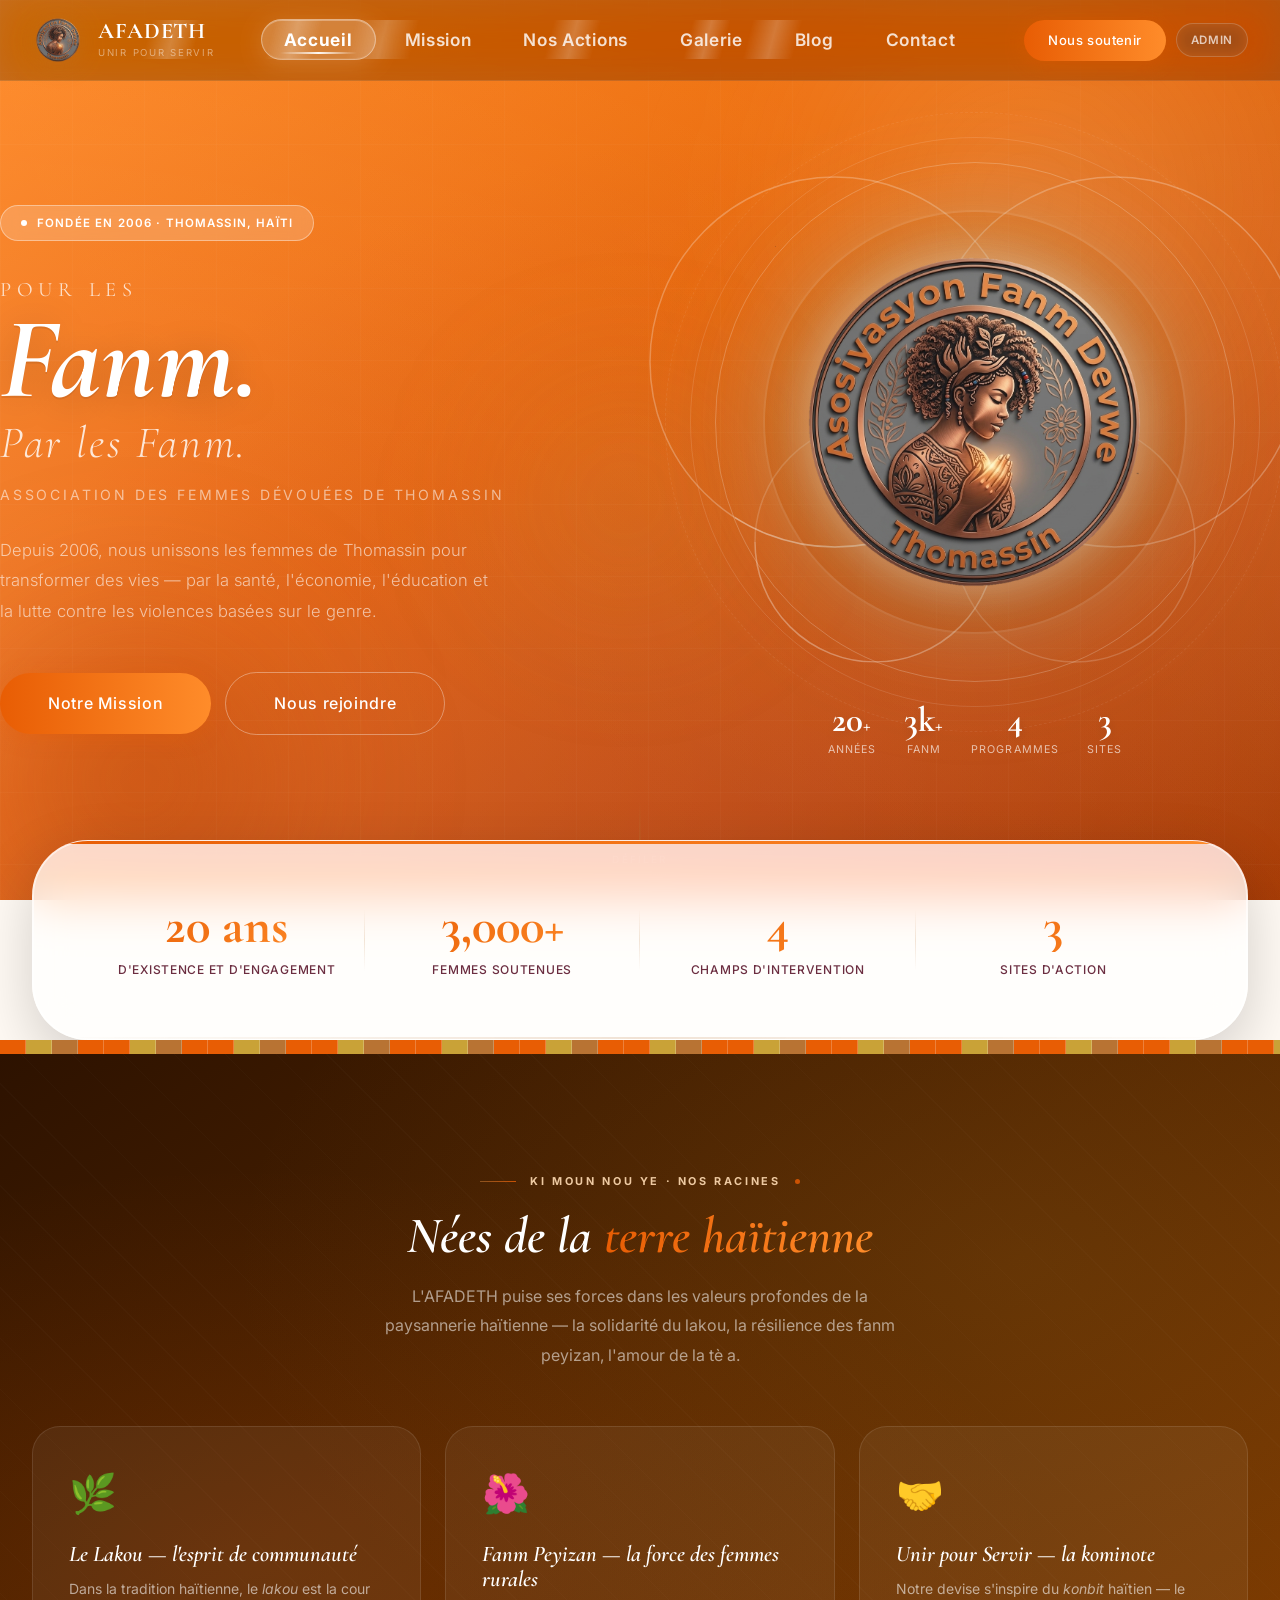
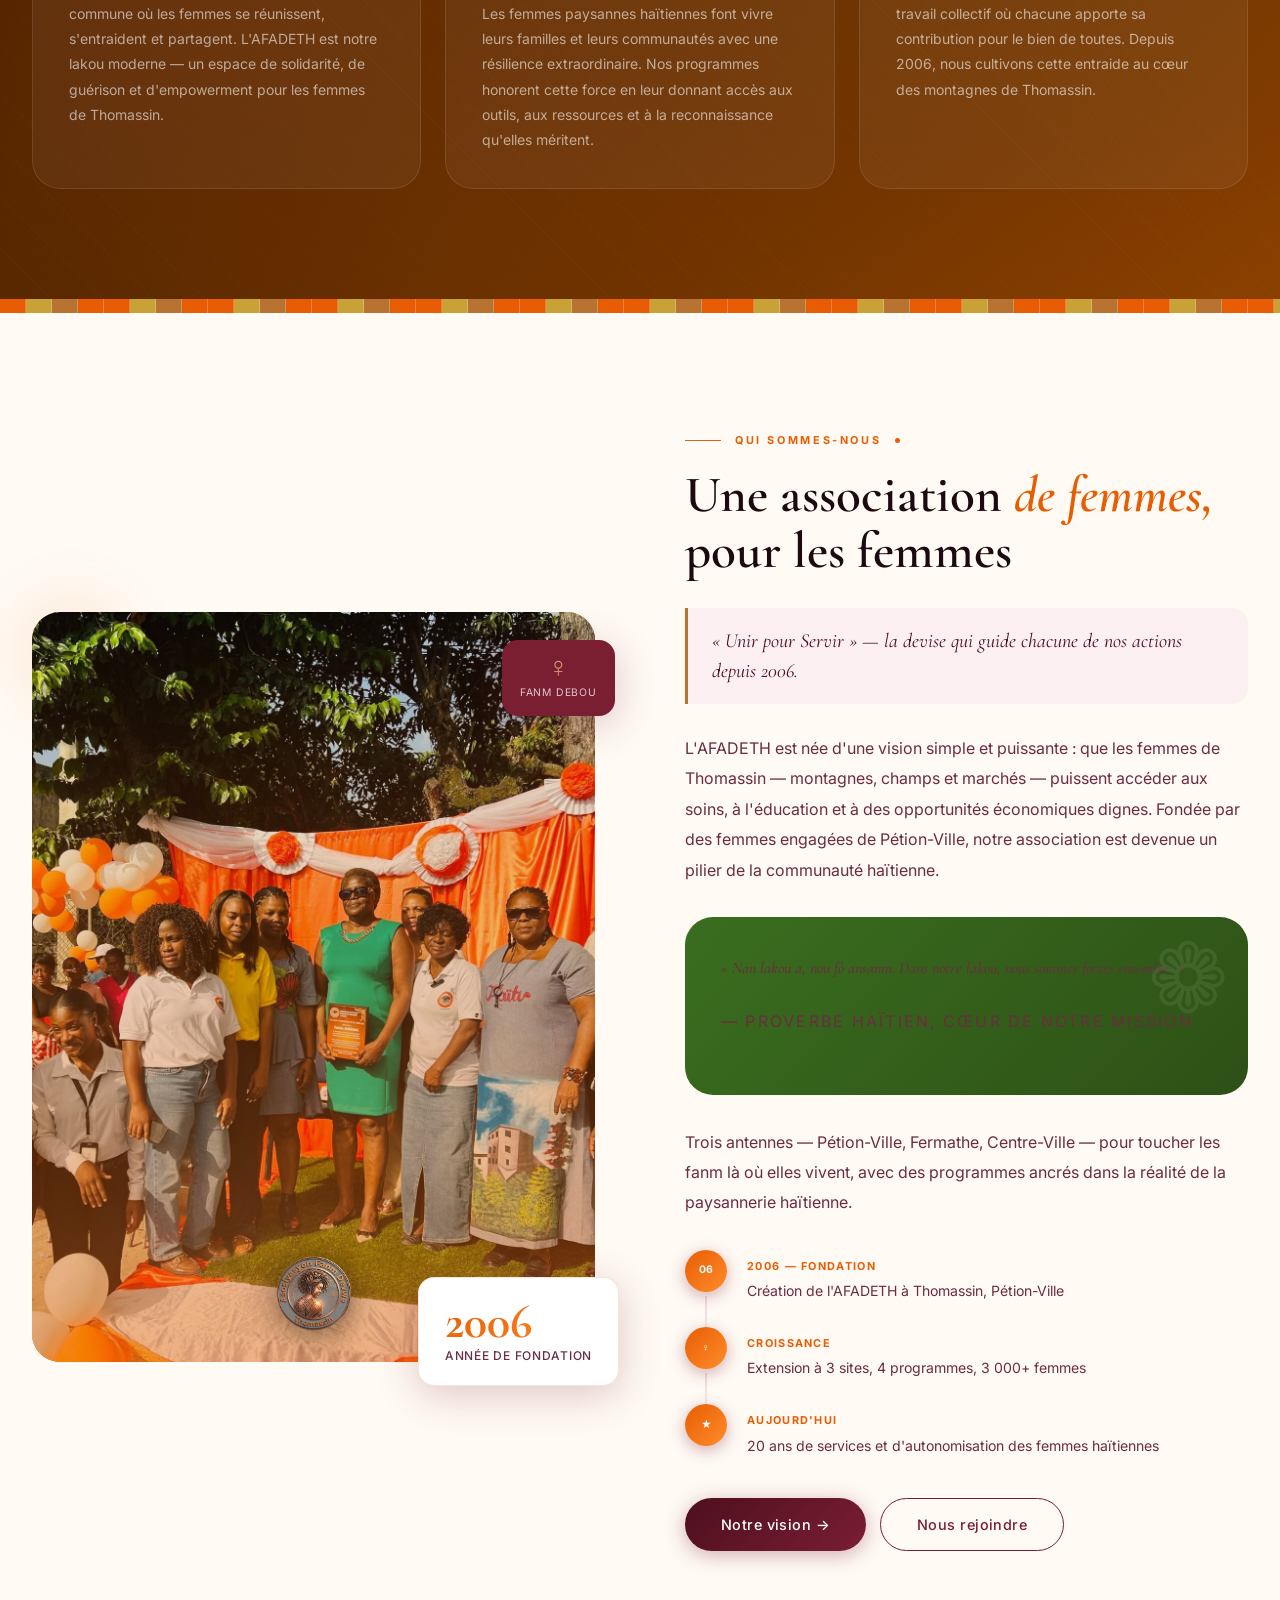
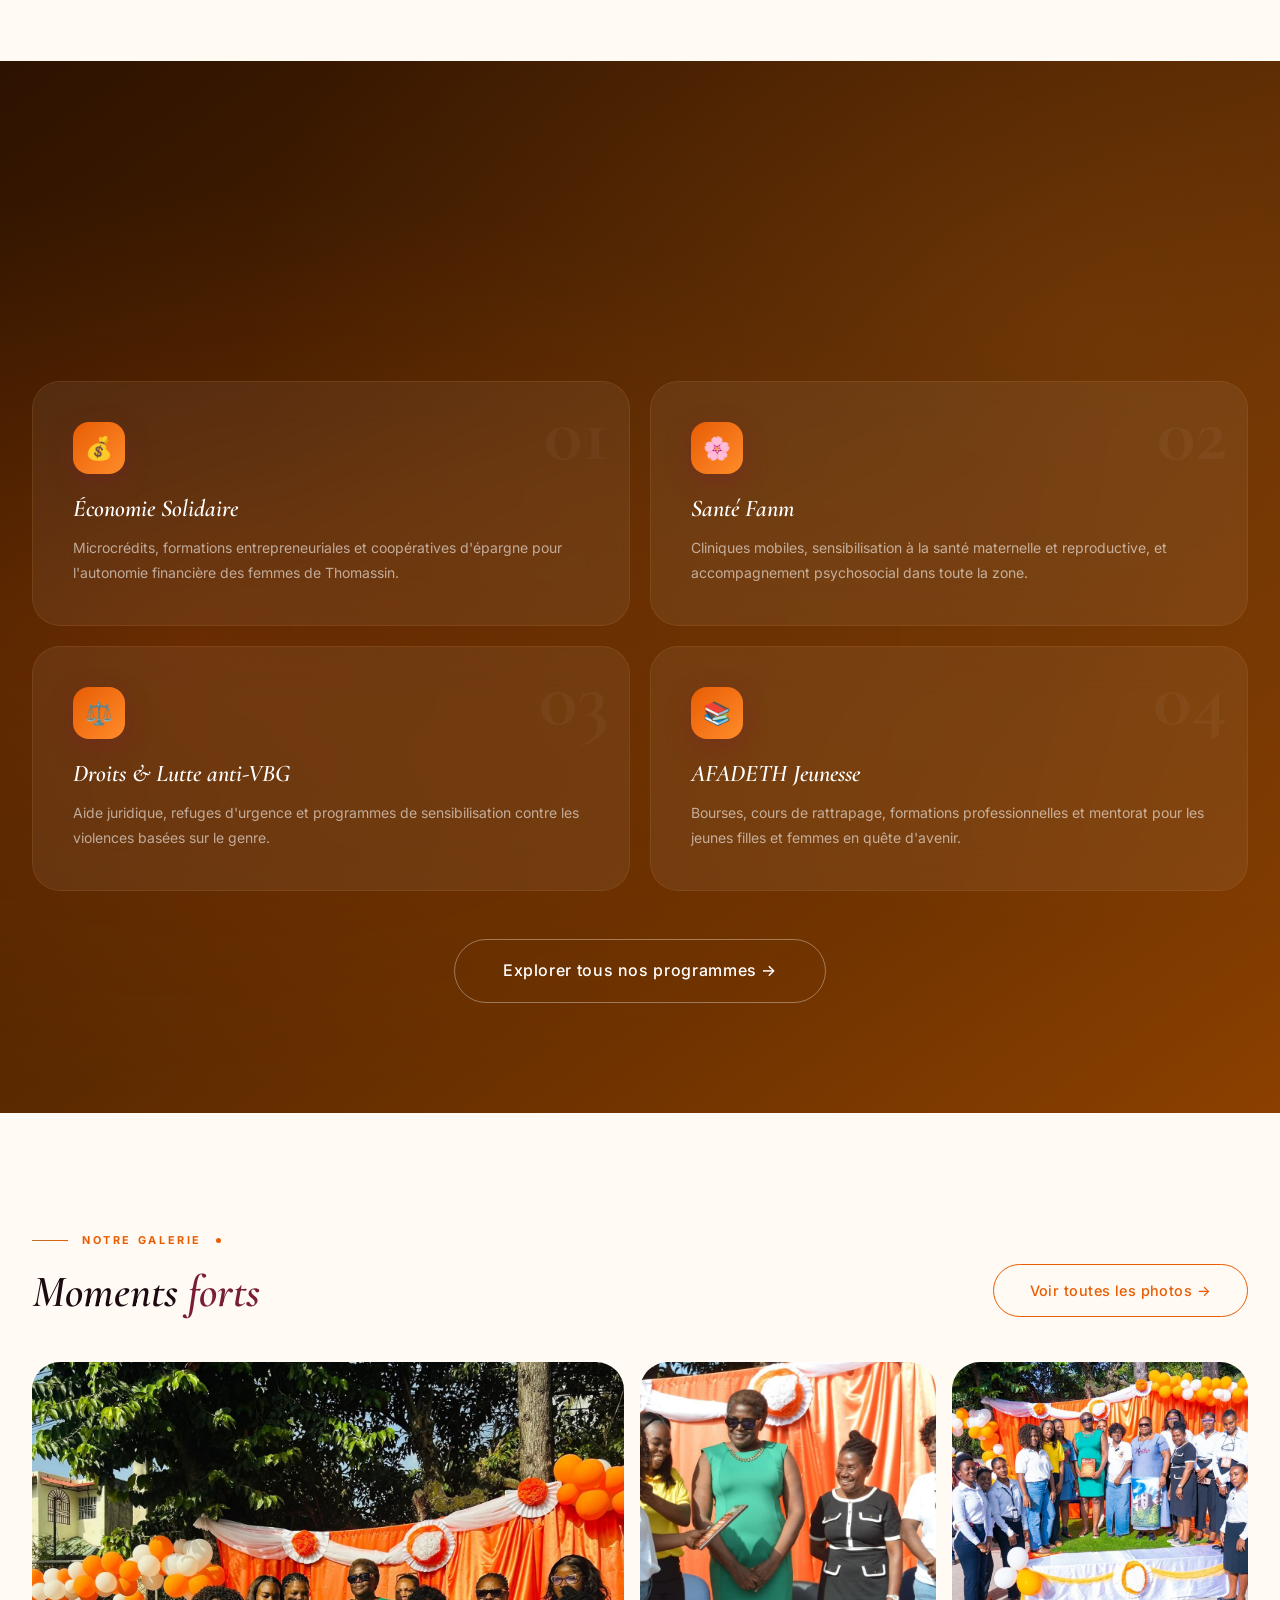
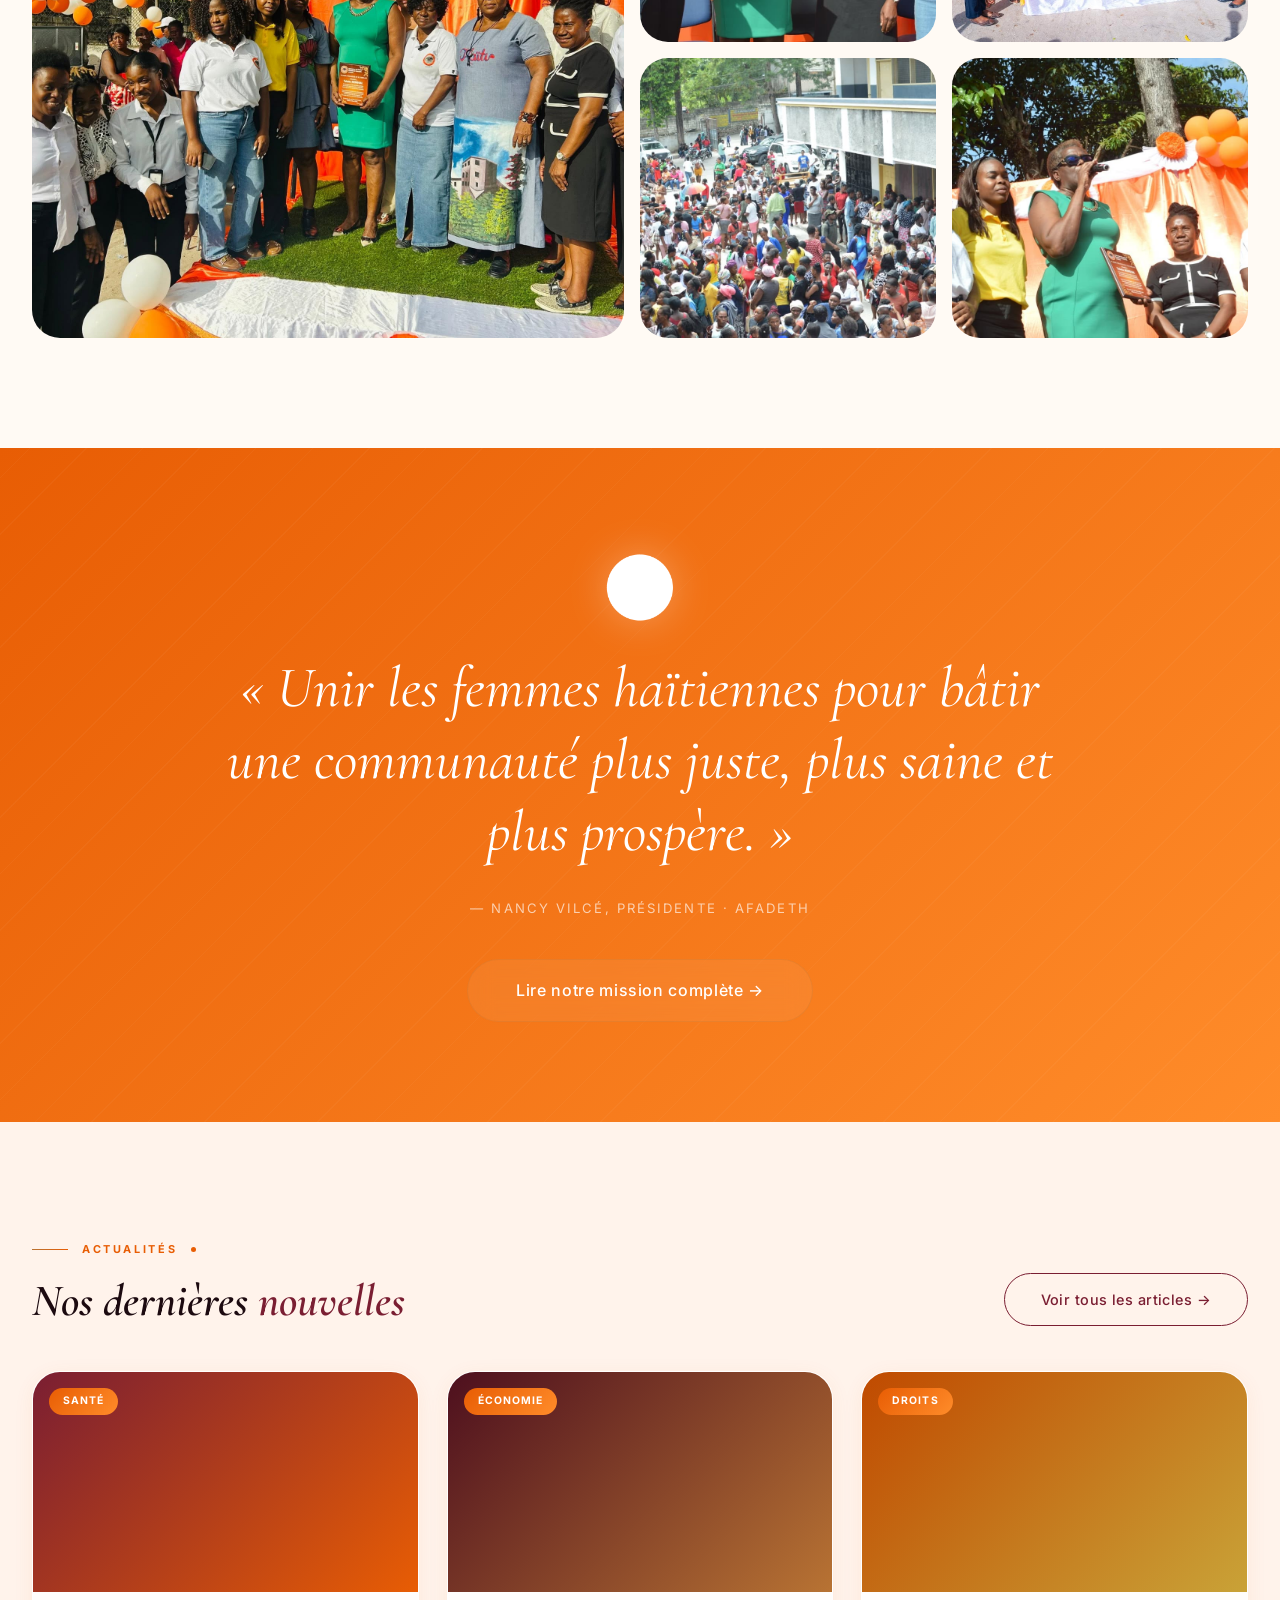
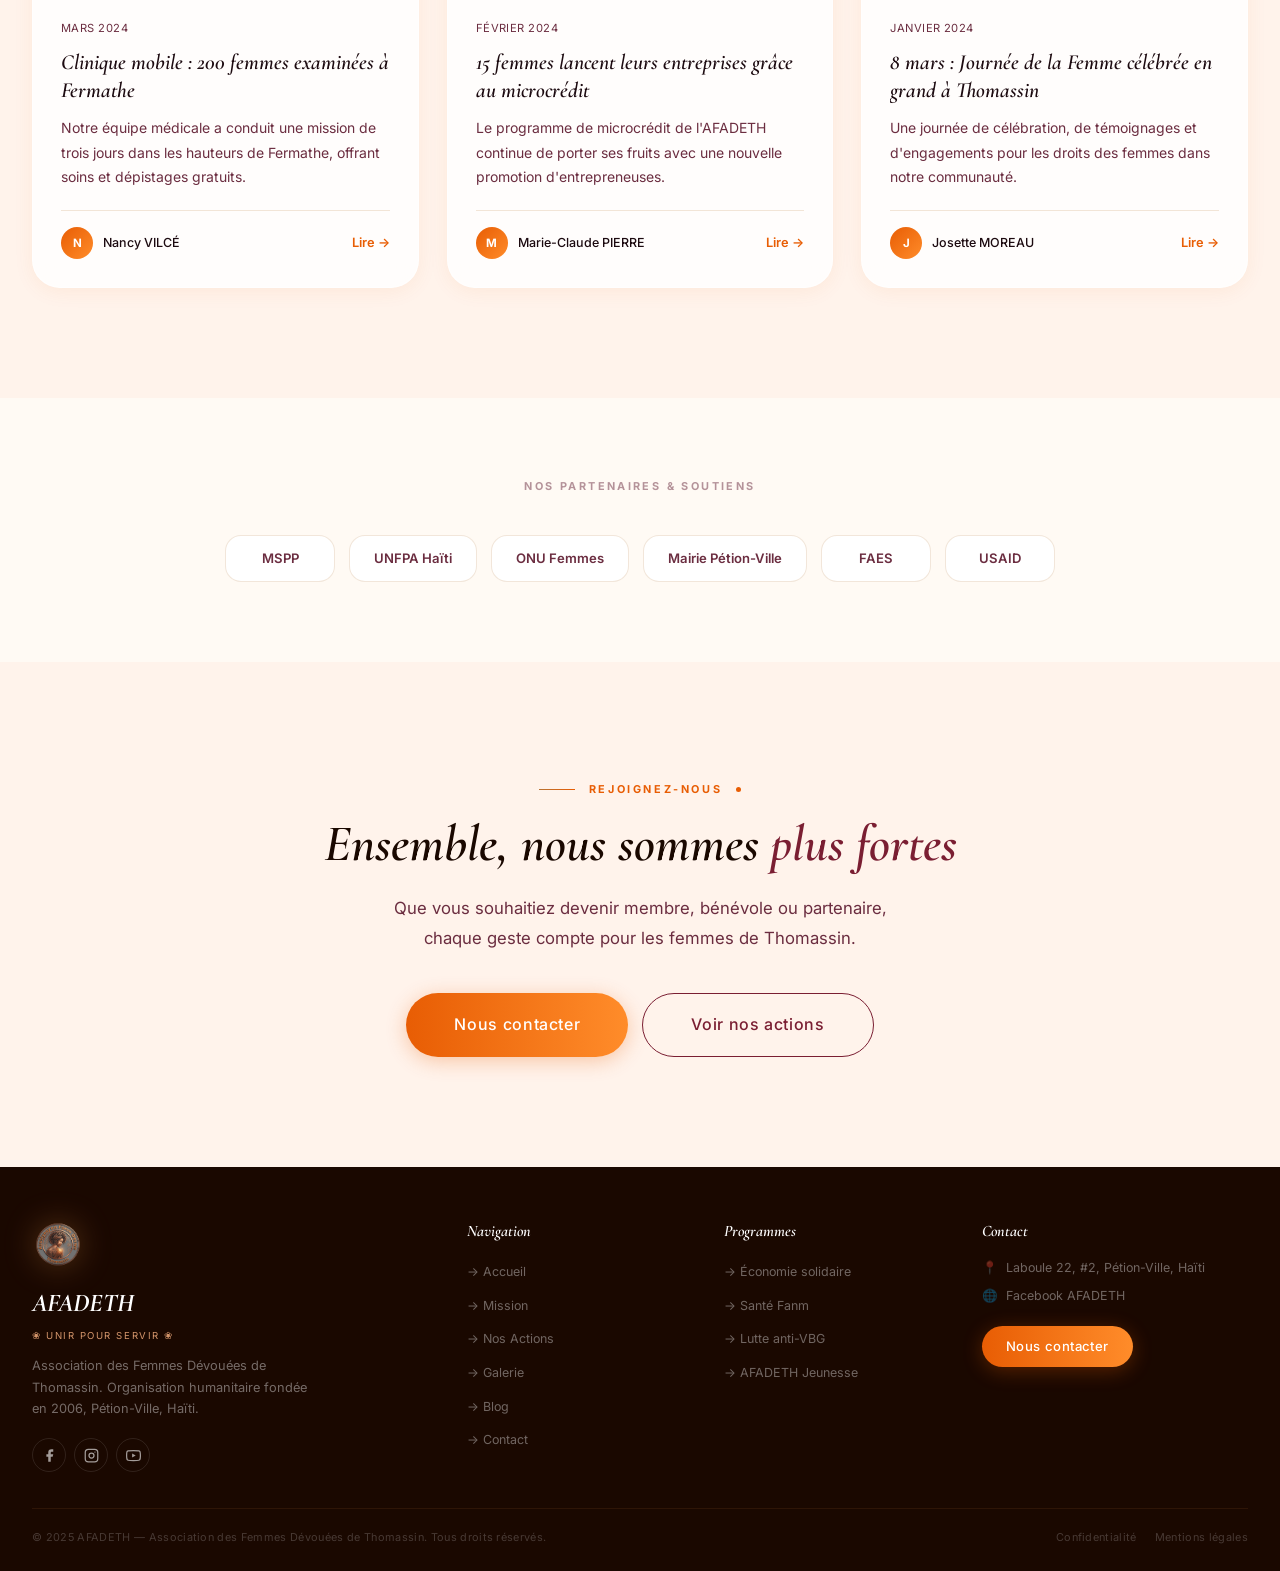
==== commit 9cb2ad97: "Optimisation mobile + refonte menu hamburger - Corrige le bug critique du double listener hamburger " ====
--- a/index.html
+++ b/index.html
@@ -659,19 +659,5 @@
 </footer>
 
 <script src="js/main.js"></script>
-<script>
-  document.getElementById('hamburger').addEventListener('click', function(){
-    this.classList.toggle('open');
-    document.getElementById('mobile-menu').classList.toggle('open');
-    document.body.style.overflow = this.classList.contains('open') ? 'hidden' : '';
-  });
-  document.querySelectorAll('.navbar__mobile-link').forEach(l => {
-    l.addEventListener('click', () => {
-      document.getElementById('hamburger').classList.remove('open');
-      document.getElementById('mobile-menu').classList.remove('open');
-      document.body.style.overflow = '';
-    });
-  });
-</script>
 </body>
 </html>
--- a/css/style.css
+++ b/css/style.css
@@ -359,34 +359,59 @@
 
 /* Hamburger */
 .navbar__hamburger{
-  display:none;flex-direction:column;gap:6px;
-  padding:8px;background:none;border:none
-}
+  display:none;flex-direction:column;gap:5px;
+  padding:10px;background:none;border:none;cursor:pointer;
+  border-radius:var(--radius-sm);min-width:44px;min-height:44px;
+  align-items:center;justify-content:center;
+  transition:background var(--transition)
+}
+.navbar__hamburger:hover{background:rgba(255,255,255,.1)}
 .navbar__hamburger span{
-  width:22px;height:1.5px;background:#fff;border-radius:2px;
-  transition:var(--transition);display:block
-}
-.navbar__hamburger.open span:nth-child(1){transform:rotate(45deg) translate(5px,5px)}
-.navbar__hamburger.open span:nth-child(2){opacity:0}
-.navbar__hamburger.open span:nth-child(3){transform:rotate(-45deg) translate(5px,-5px)}
+  width:26px;height:2px;background:rgba(255,255,255,.9);border-radius:2px;display:block;
+  transition:transform .35s cubic-bezier(.4,0,.2,1),opacity .25s ease,width .25s ease
+}
+.navbar__hamburger.open span:nth-child(1){transform:translateY(7px) rotate(45deg)}
+.navbar__hamburger.open span:nth-child(2){transform:scaleX(0);opacity:0}
+.navbar__hamburger.open span:nth-child(3){transform:translateY(-7px) rotate(-45deg)}
 
 /* Menu mobile */
 .navbar__mobile{
   position:fixed;inset:0;
-  background:rgba(15,6,8,.97);backdrop-filter:blur(28px);
+  background:rgba(8,2,4,.97);backdrop-filter:blur(30px);-webkit-backdrop-filter:blur(30px);
   z-index:calc(var(--z-navbar) - 1);
-  padding:130px 40px 60px;
-  display:flex;flex-direction:column;gap:24px;
-  transform:translateX(100%);transition:transform var(--transition-slow)
+  display:flex;flex-direction:column;justify-content:center;align-items:center;gap:0;
+  padding:80px 32px 60px;
+  transform:translateX(100%);transition:transform .5s cubic-bezier(.25,.46,.45,.94);
+  overflow-y:auto
 }
 .navbar__mobile.open{transform:translateX(0)}
 .navbar__mobile-link{
-  font-family:'Cormorant Garamond',serif;font-size:2.8rem;font-weight:400;font-style:italic;
-  color:rgba(255,255,255,.45);transition:var(--transition);
-  border-bottom:1px solid rgba(184,115,51,.1);padding-bottom:20px
-}
-.navbar__mobile-link:hover{color:#fff;padding-left:12px;color:var(--orange-light)}
-.navbar__mobile-divider{display:none}
+  font-family:'Cormorant Garamond',serif;
+  font-size:clamp(1.8rem,6vw,3rem);font-weight:400;font-style:italic;
+  color:rgba(255,255,255,.42);transition:color .25s ease,padding-left .25s ease;
+  border-bottom:1px solid rgba(184,115,51,.08);
+  padding:16px 0;width:100%;max-width:380px;text-align:center
+}
+.navbar__mobile-link:hover,.navbar__mobile-link:active{
+  color:var(--orange-light);padding-left:8px
+}
+.navbar__mobile-divider{
+  width:100%;max-width:380px;height:1px;
+  background:rgba(184,115,51,.06);margin:6px 0
+}
+/* Close button — injecté par main.js */
+.navbar__mobile-close{
+  position:fixed;top:18px;right:18px;
+  width:44px;height:44px;border-radius:50%;
+  background:rgba(255,255,255,.08);border:1px solid rgba(255,255,255,.12);
+  color:rgba(255,255,255,.65);font-size:1.5rem;line-height:1;
+  display:flex;align-items:center;justify-content:center;
+  cursor:pointer;transition:var(--transition);z-index:calc(var(--z-navbar) - 1)
+}
+.navbar__mobile-close:hover{
+  background:rgba(232,93,4,.3);border-color:rgba(232,93,4,.6);
+  color:#fff;transform:scale(1.1)
+}
 
 /* ============================================================
    HERO — Éditorial Split Layout
@@ -1321,6 +1346,15 @@
   .footer__grid{grid-template-columns:1fr 1fr;gap:20px}
   .footer__grid>:first-child{grid-column:1/-1}
   .racines__grid{grid-template-columns:1fr}
+  /* Page hero mobile */
+  .page-hero{padding:110px 0 70px;min-height:auto}
+  .page-hero__title{font-size:clamp(2.2rem,8vw,3.8rem)}
+  .page-hero__desc{font-size:.95rem}
+  /* Blog / article grids */
+  .blog-article__grid,.article-layout{grid-template-columns:1fr}
+  .article-sidebar{display:none}
+  /* Actions page */
+  .actions-grid,.contact-layout{grid-template-columns:1fr}
 }
 @media(max-width:480px){
   .stats__inner{grid-template-columns:1fr 1fr;padding:28px 16px;margin-top:-32px}
@@ -1331,6 +1365,10 @@
   .hero__medal{width:180px;height:180px}
   .hero__medal-halo{width:200px;height:200px}
   .hero__split{gap:32px;padding:130px 0 60px}
+  .page-hero{padding:90px 0 56px}
+  .page-hero__title{font-size:clamp(2rem,9vw,3rem)}
+  .contact-layout{grid-template-columns:1fr}
+  .navbar__mobile-link{font-size:clamp(1.6rem,7vw,2.4rem);padding:14px 0}
 }
 
 /* ===== iPhone SE / petits Android — 375px ===== */
@@ -1357,6 +1395,11 @@
   .footer__grid{gap:24px}
   .section-label{font-size:.6rem;gap:8px}
   .section-label::before{width:22px}
+  .page-hero{padding:80px 0 48px}
+  .page-hero__title{font-size:clamp(1.8rem,9vw,2.6rem)}
+  .page-hero__desc{font-size:.85rem}
+  .page-hero__breadcrumb{font-size:.68rem}
+  .navbar__mobile-link{font-size:clamp(1.5rem,7vw,2.2rem);padding:12px 0}
 }
 
 /* ===== iPhone 5 / ultra-petit — 320px ===== */
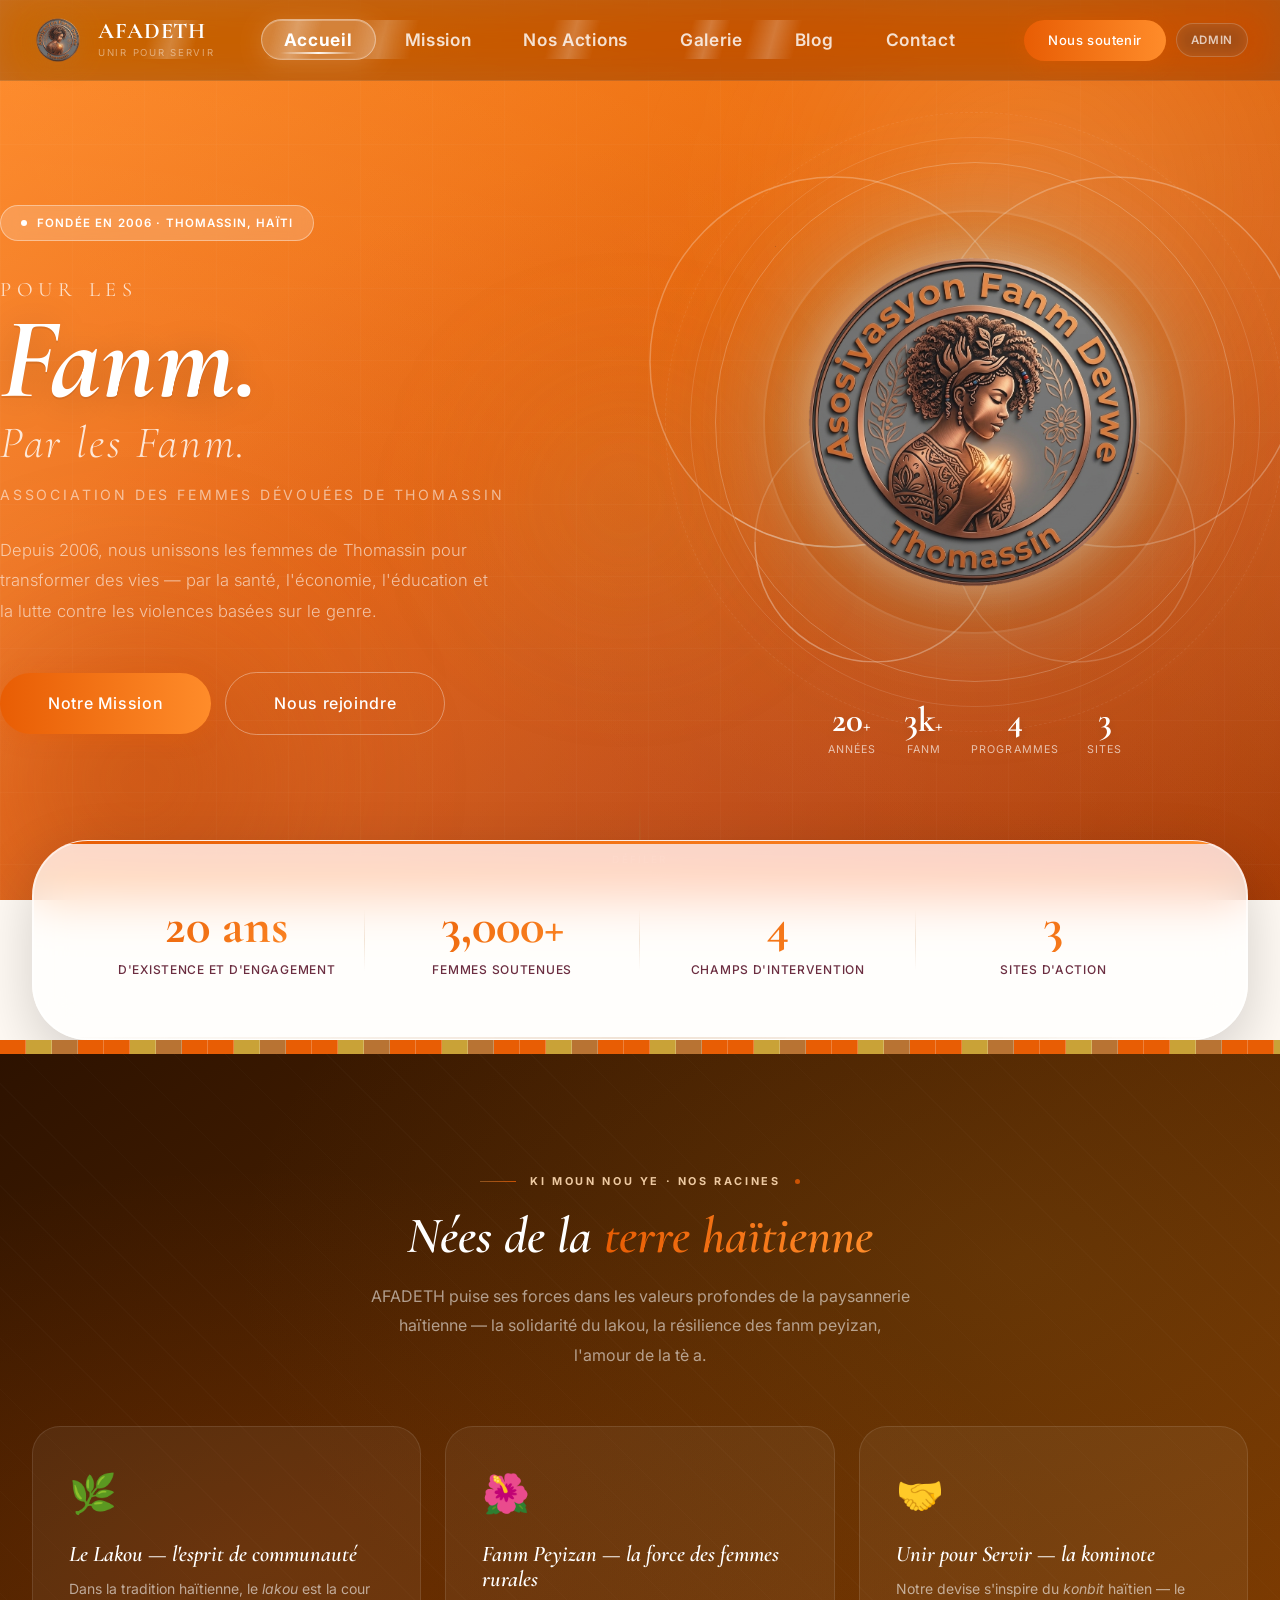
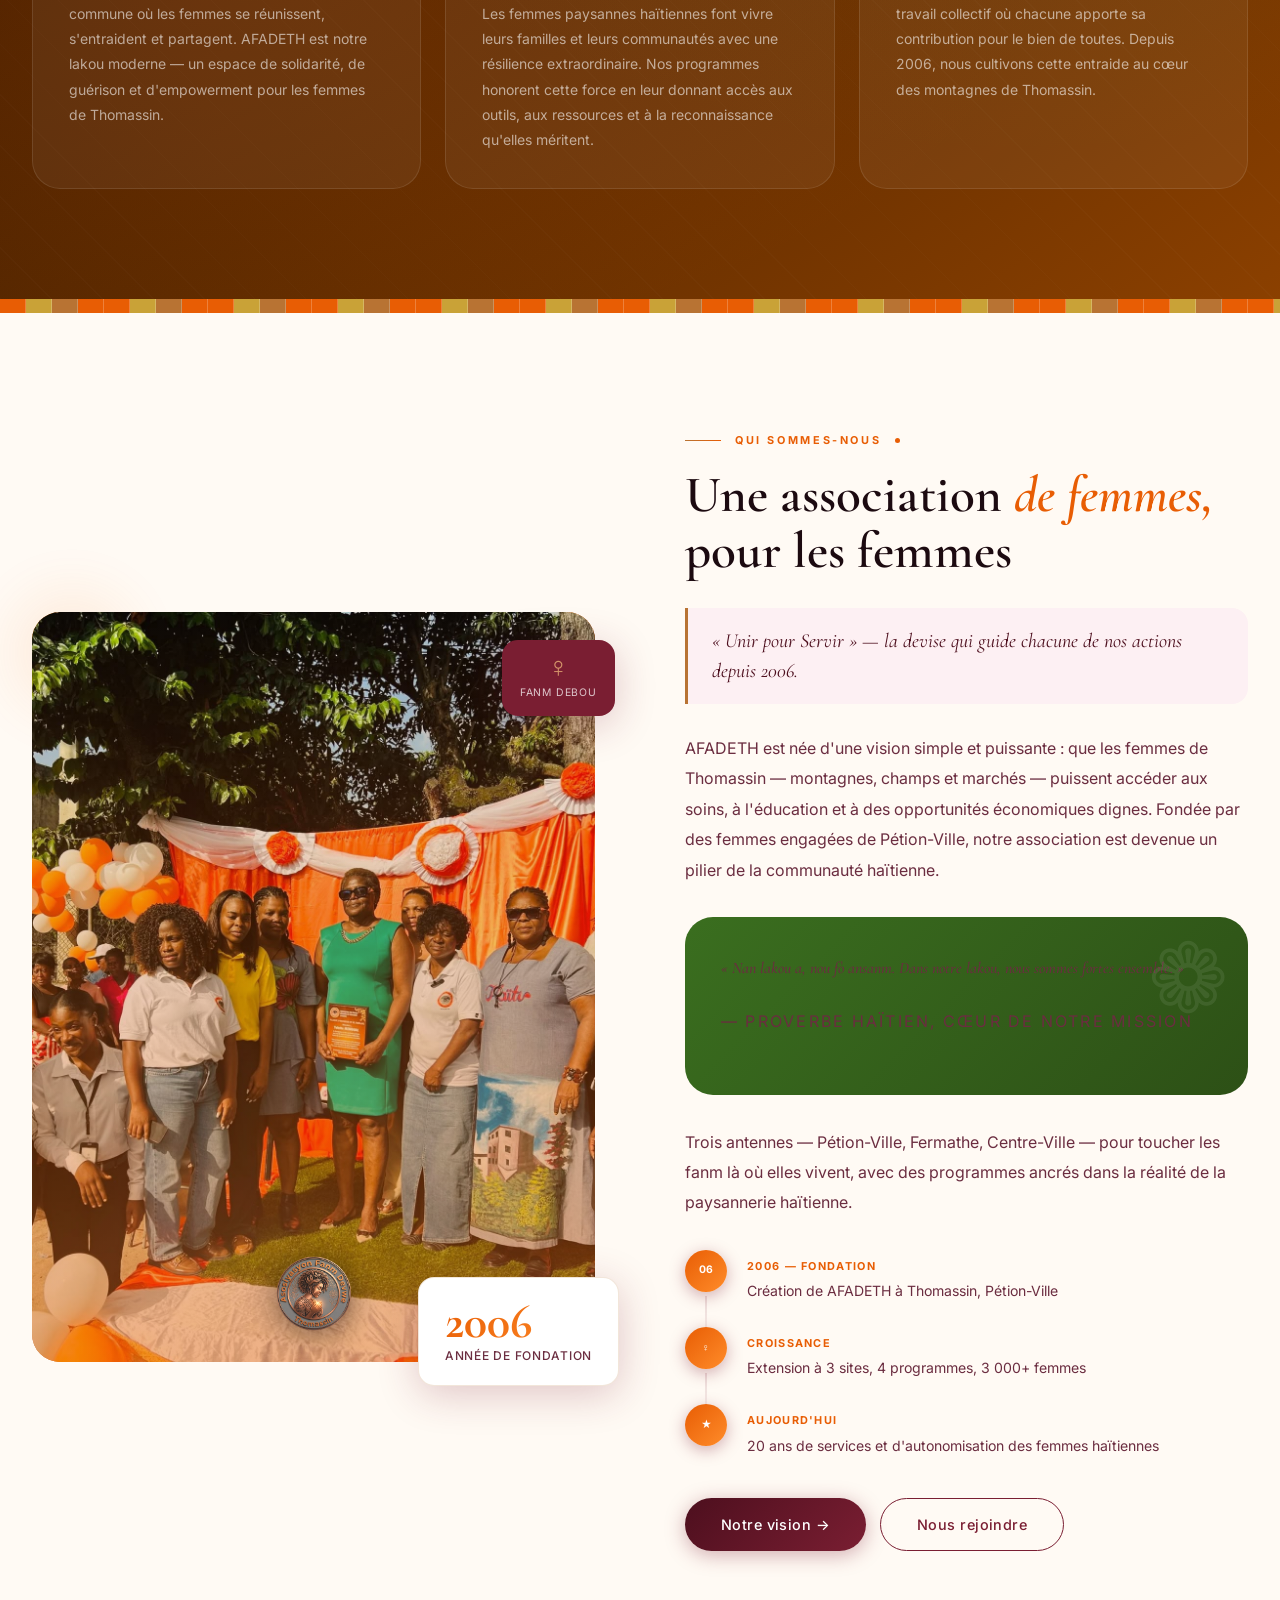
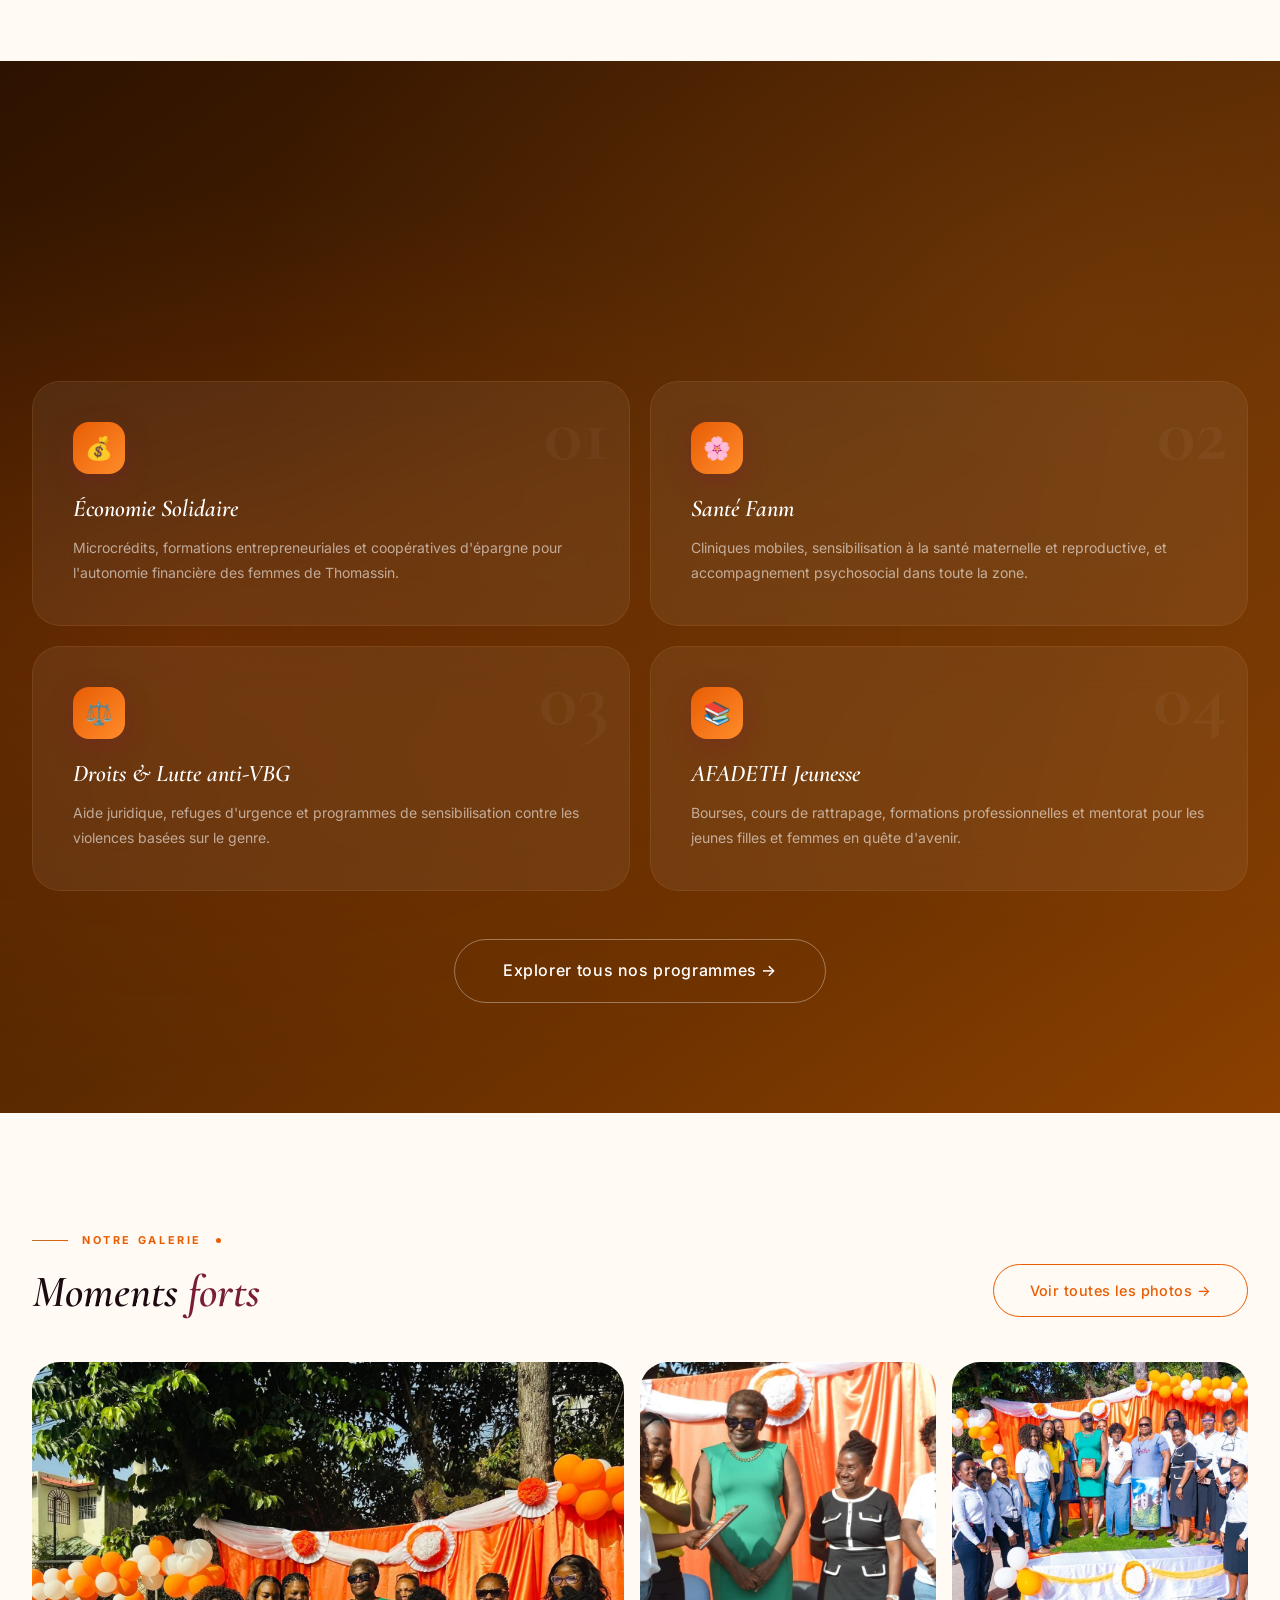
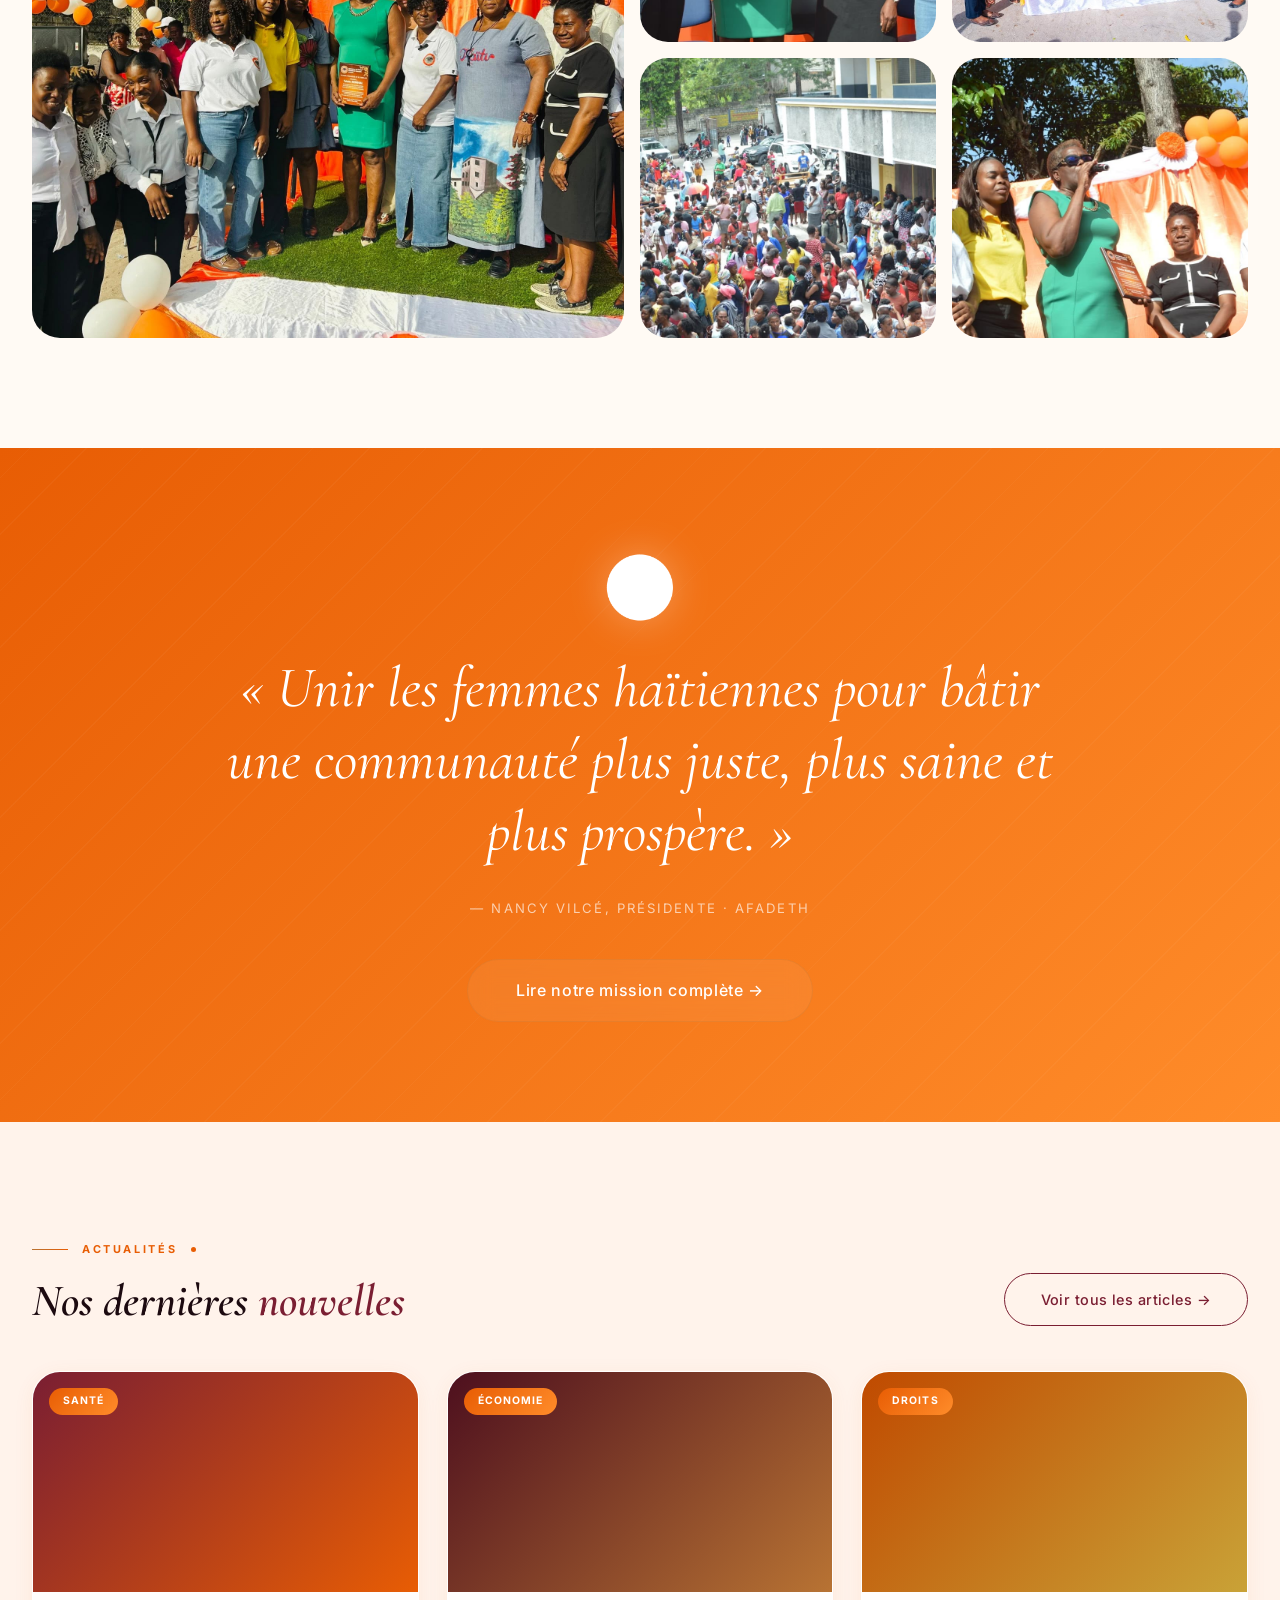
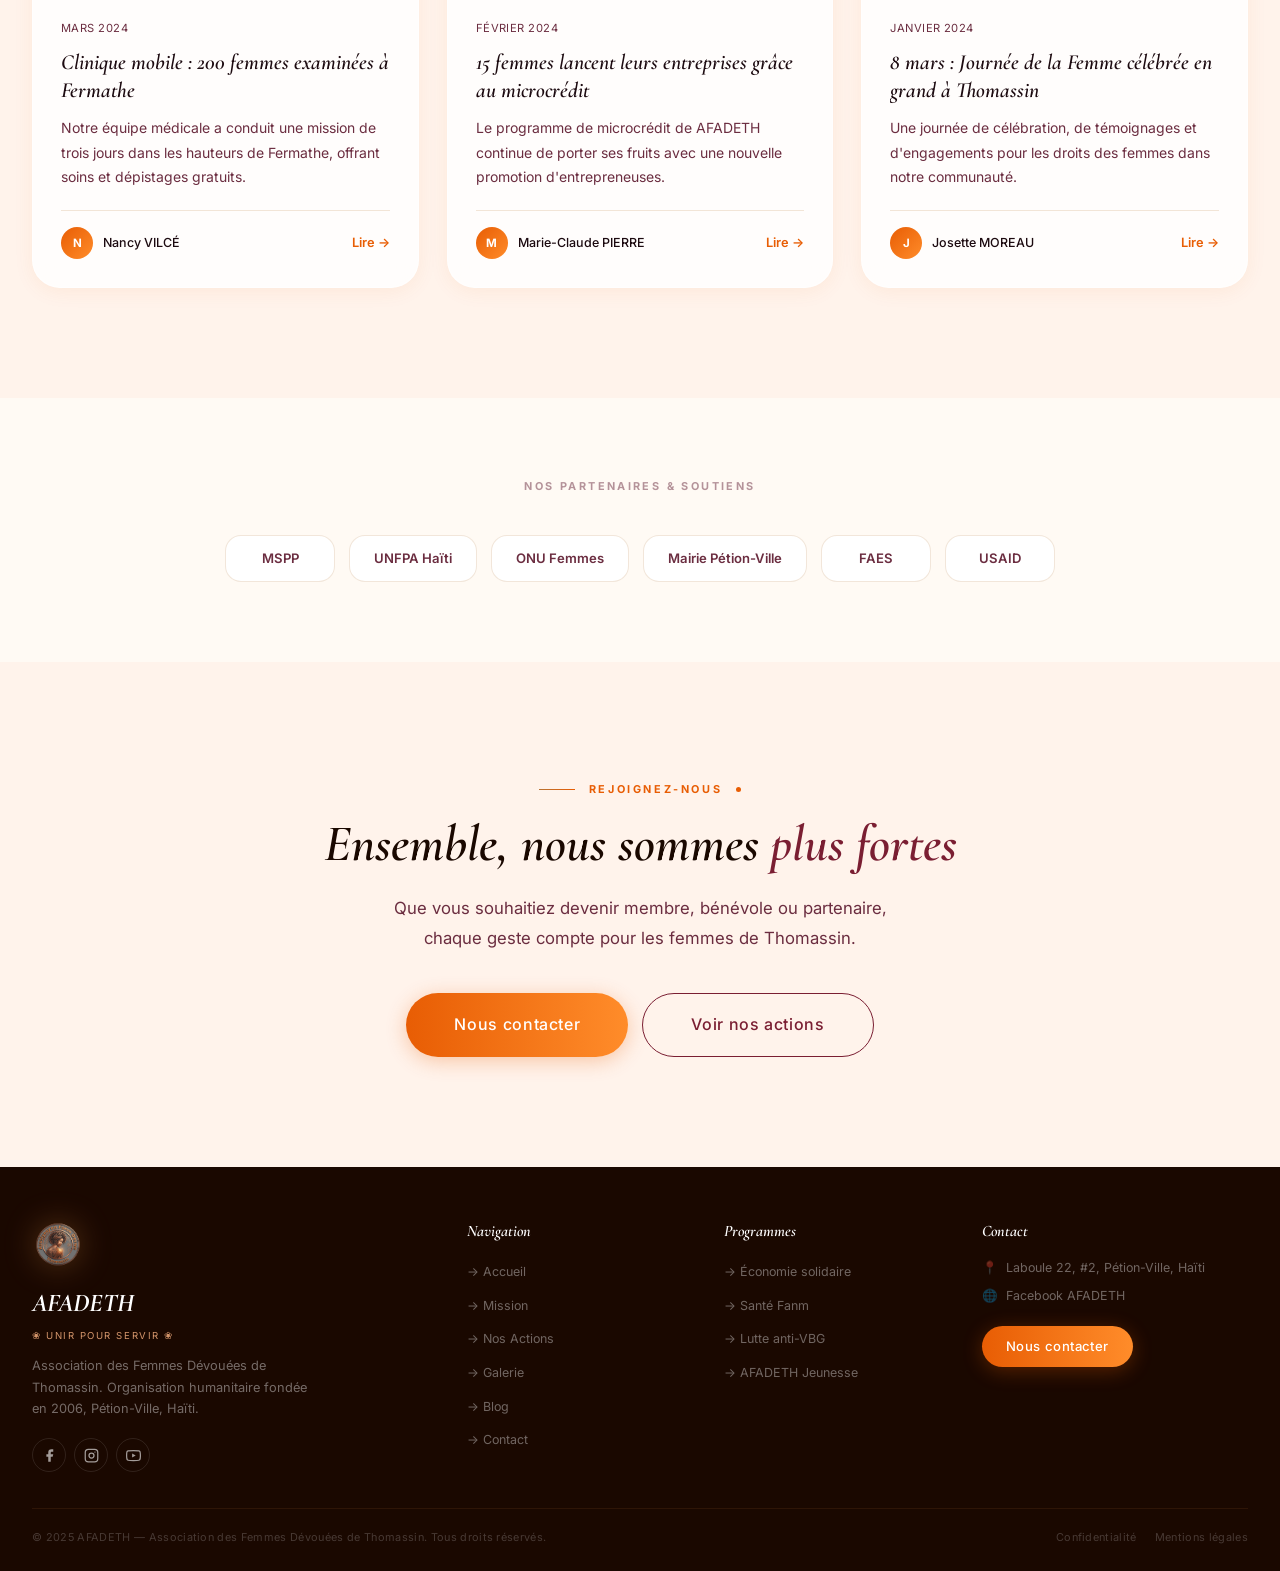
==== commit 126c03d8: "corrections mineures." ====
--- a/index.html
+++ b/index.html
@@ -192,7 +192,7 @@
       <div class="section-label section-label--light">Ki moun nou ye · Nos Racines</div>
       <h2>Nées de la <em style="background:var(--gradient-brand);-webkit-background-clip:text;background-clip:text;-webkit-text-fill-color:transparent">terre haïtienne</em></h2>
       <p>
-        L'AFADETH puise ses forces dans les valeurs profondes de la paysannerie haïtienne —
+        AFADETH puise ses forces dans les valeurs profondes de la paysannerie haïtienne —
         la solidarité du lakou, la résilience des fanm peyizan, l'amour de la tè a.
       </p>
     </div>
@@ -204,7 +204,7 @@
         <h3 class="racines-card__title">Le Lakou — l'esprit de communauté</h3>
         <p class="racines-card__text">
           Dans la tradition haïtienne, le <em>lakou</em> est la cour commune où les femmes se réunissent,
-          s'entraident et partagent. L'AFADETH est notre lakou moderne — un espace de solidarité,
+          s'entraident et partagent. AFADETH est notre lakou moderne — un espace de solidarité,
           de guérison et d'empowerment pour les femmes de Thomassin.
         </p>
       </div>
@@ -273,7 +273,7 @@
         </div>
 
         <p>
-          L'AFADETH est née d'une vision simple et puissante : que les femmes de Thomassin —
+          AFADETH est née d'une vision simple et puissante : que les femmes de Thomassin —
           montagnes, champs et marchés — puissent accéder aux soins, à l'éducation
           et à des opportunités économiques dignes. Fondée par des femmes engagées
           de Pétion-Ville, notre association est devenue un pilier de la communauté haïtienne.
@@ -297,7 +297,7 @@
             <div class="timeline-item__dot">06</div>
             <div class="timeline-item__content">
               <div class="timeline-item__year">2006 — Fondation</div>
-              <div class="timeline-item__text">Création de l'AFADETH à Thomassin, Pétion-Ville</div>
+              <div class="timeline-item__text">Création de AFADETH à Thomassin, Pétion-Ville</div>
             </div>
           </div>
           <div class="timeline-item">
@@ -509,7 +509,7 @@
         <div class="blog-card__body">
           <div class="blog-card__date">Février 2024</div>
           <h3 class="blog-card__title">15 femmes lancent leurs entreprises grâce au microcrédit</h3>
-          <p class="blog-card__excerpt">Le programme de microcrédit de l'AFADETH continue de porter ses fruits avec une nouvelle promotion d'entrepreneuses.</p>
+          <p class="blog-card__excerpt">Le programme de microcrédit de AFADETH continue de porter ses fruits avec une nouvelle promotion d'entrepreneuses.</p>
           <div class="blog-card__footer">
             <div class="blog-card__author">
               <div class="blog-card__avatar">M</div>
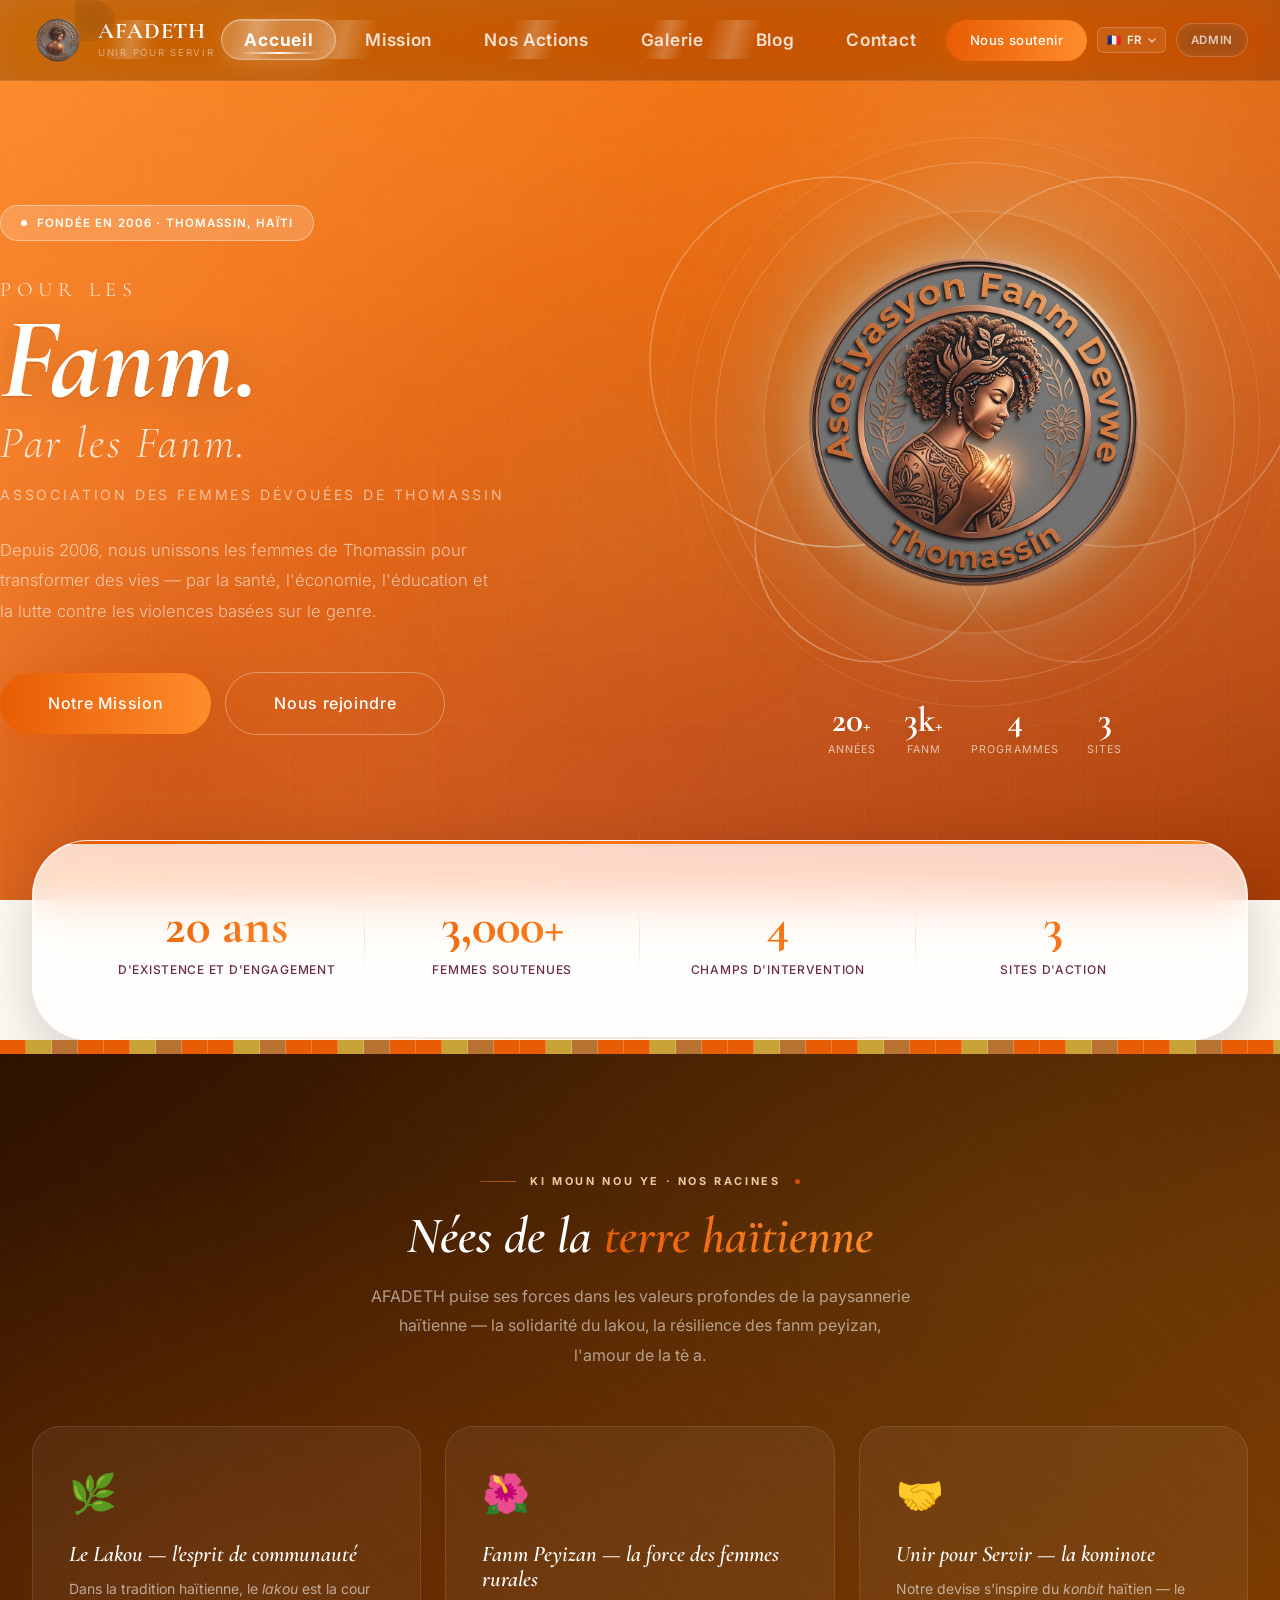
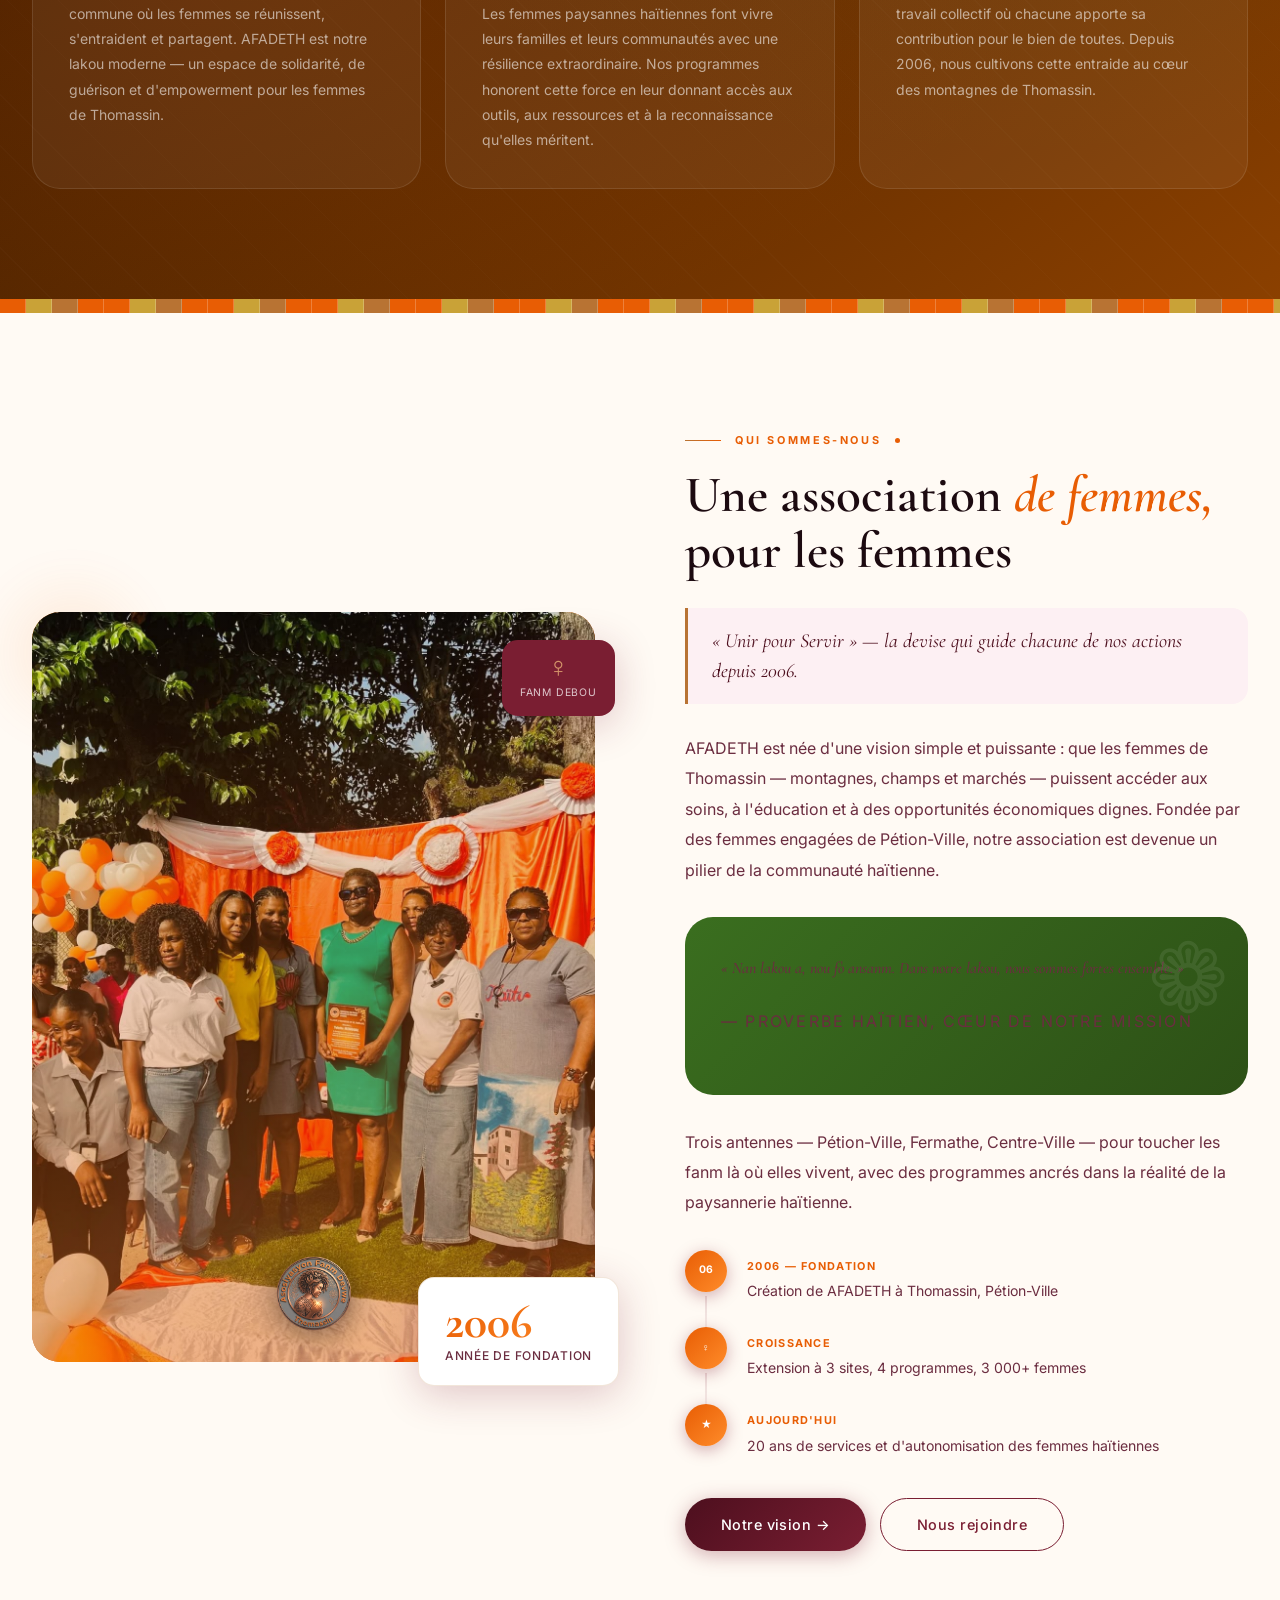
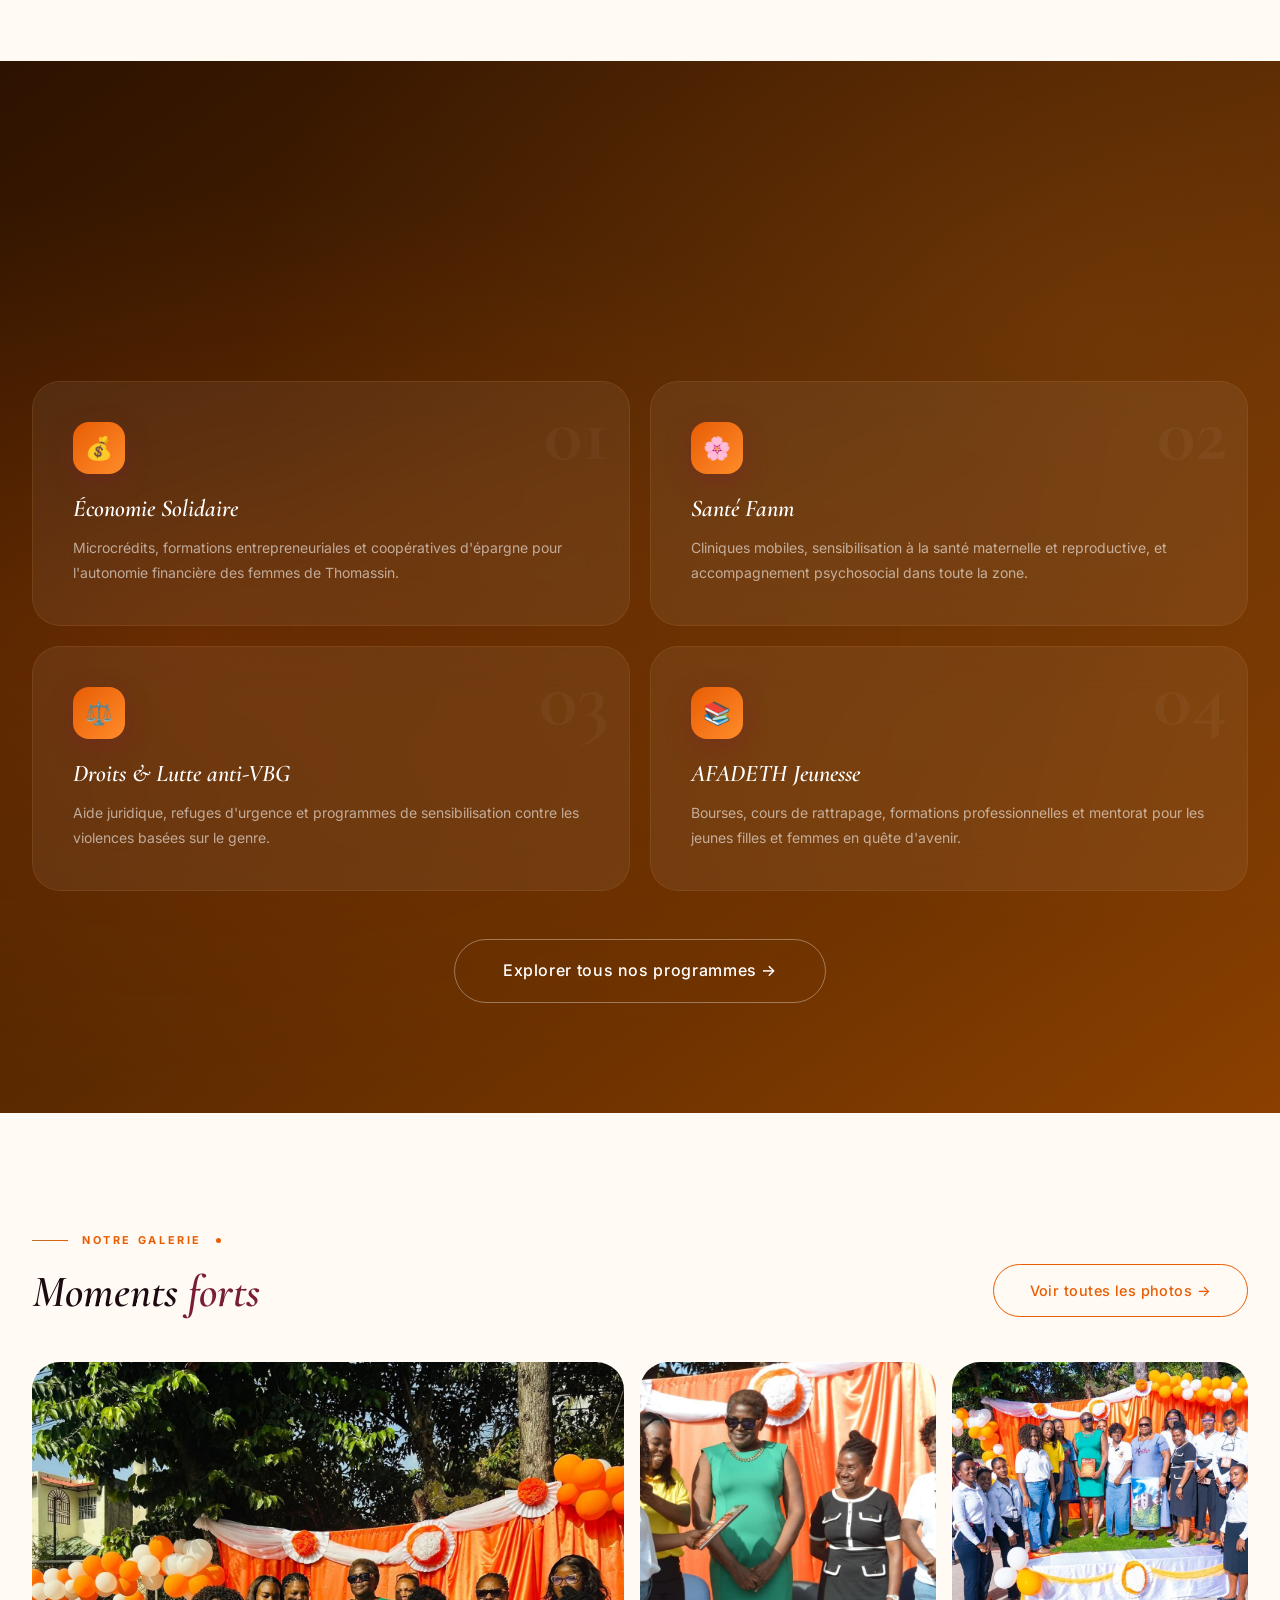
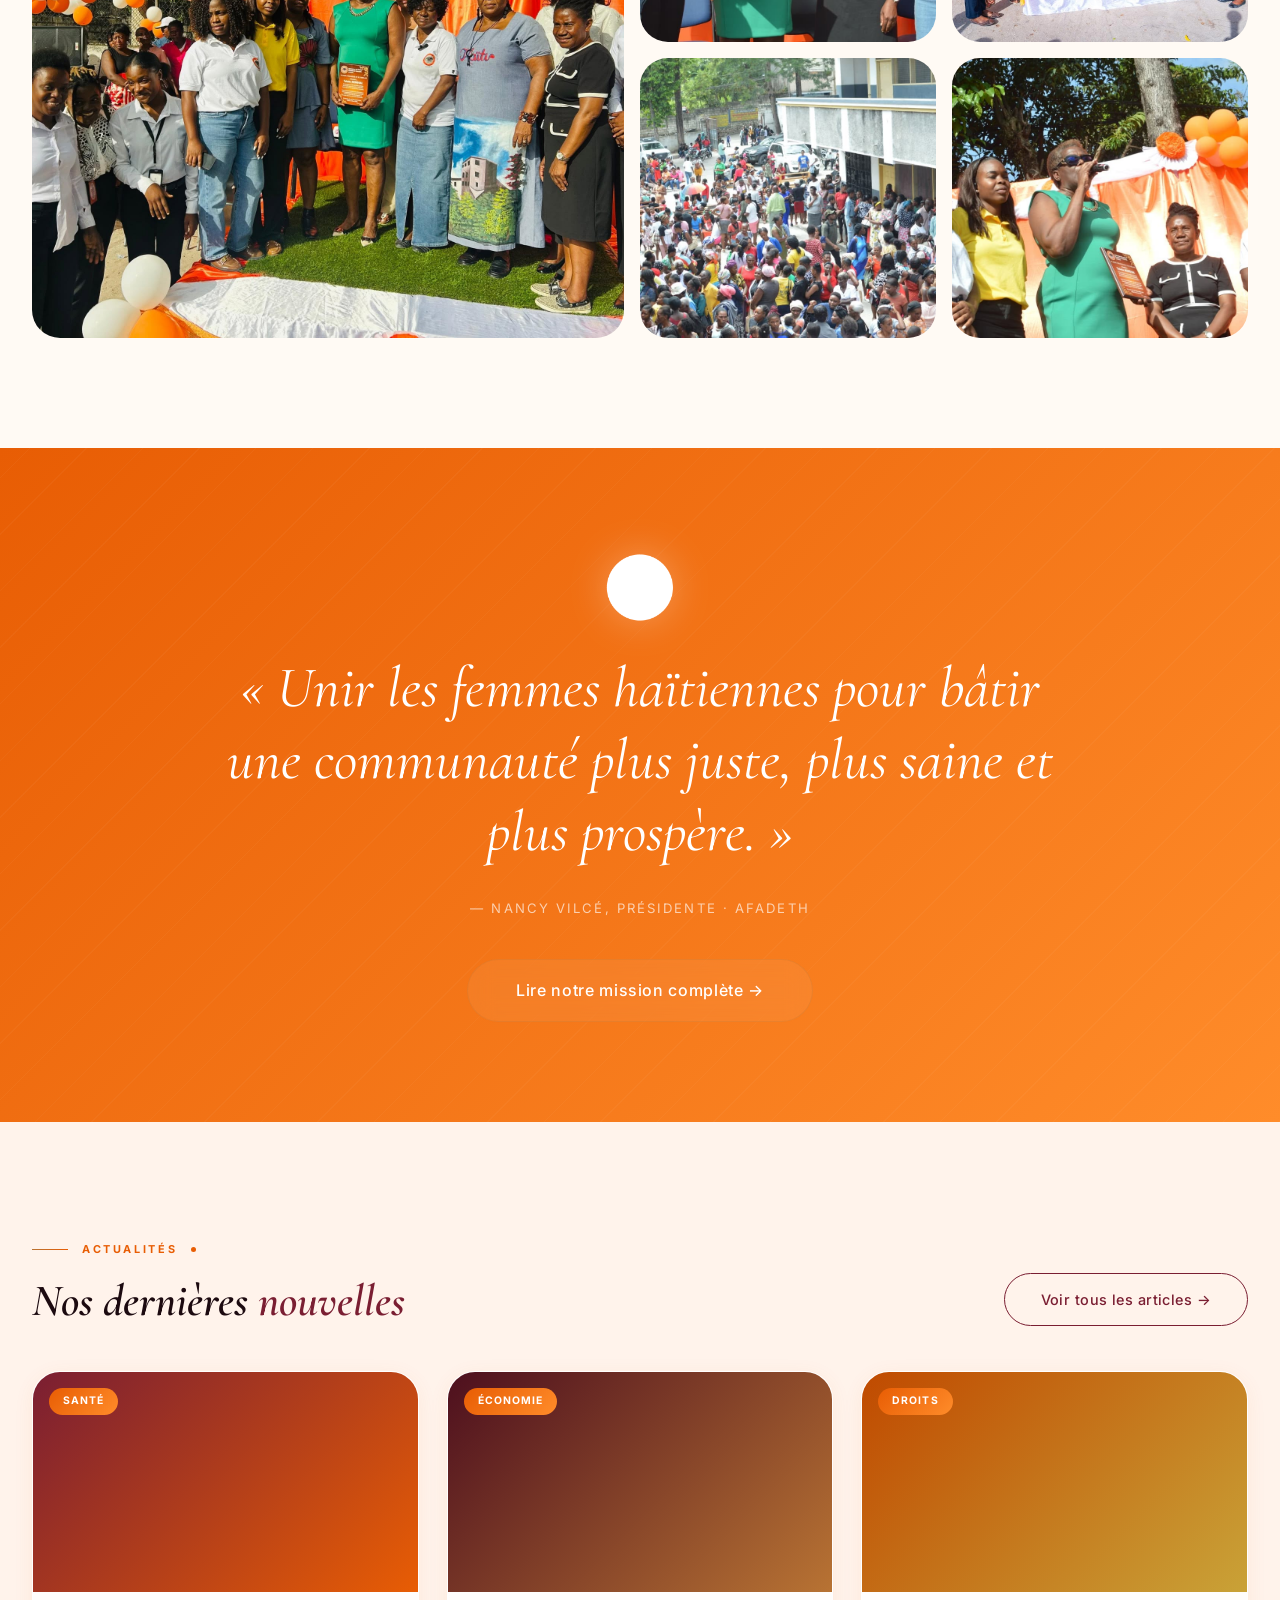
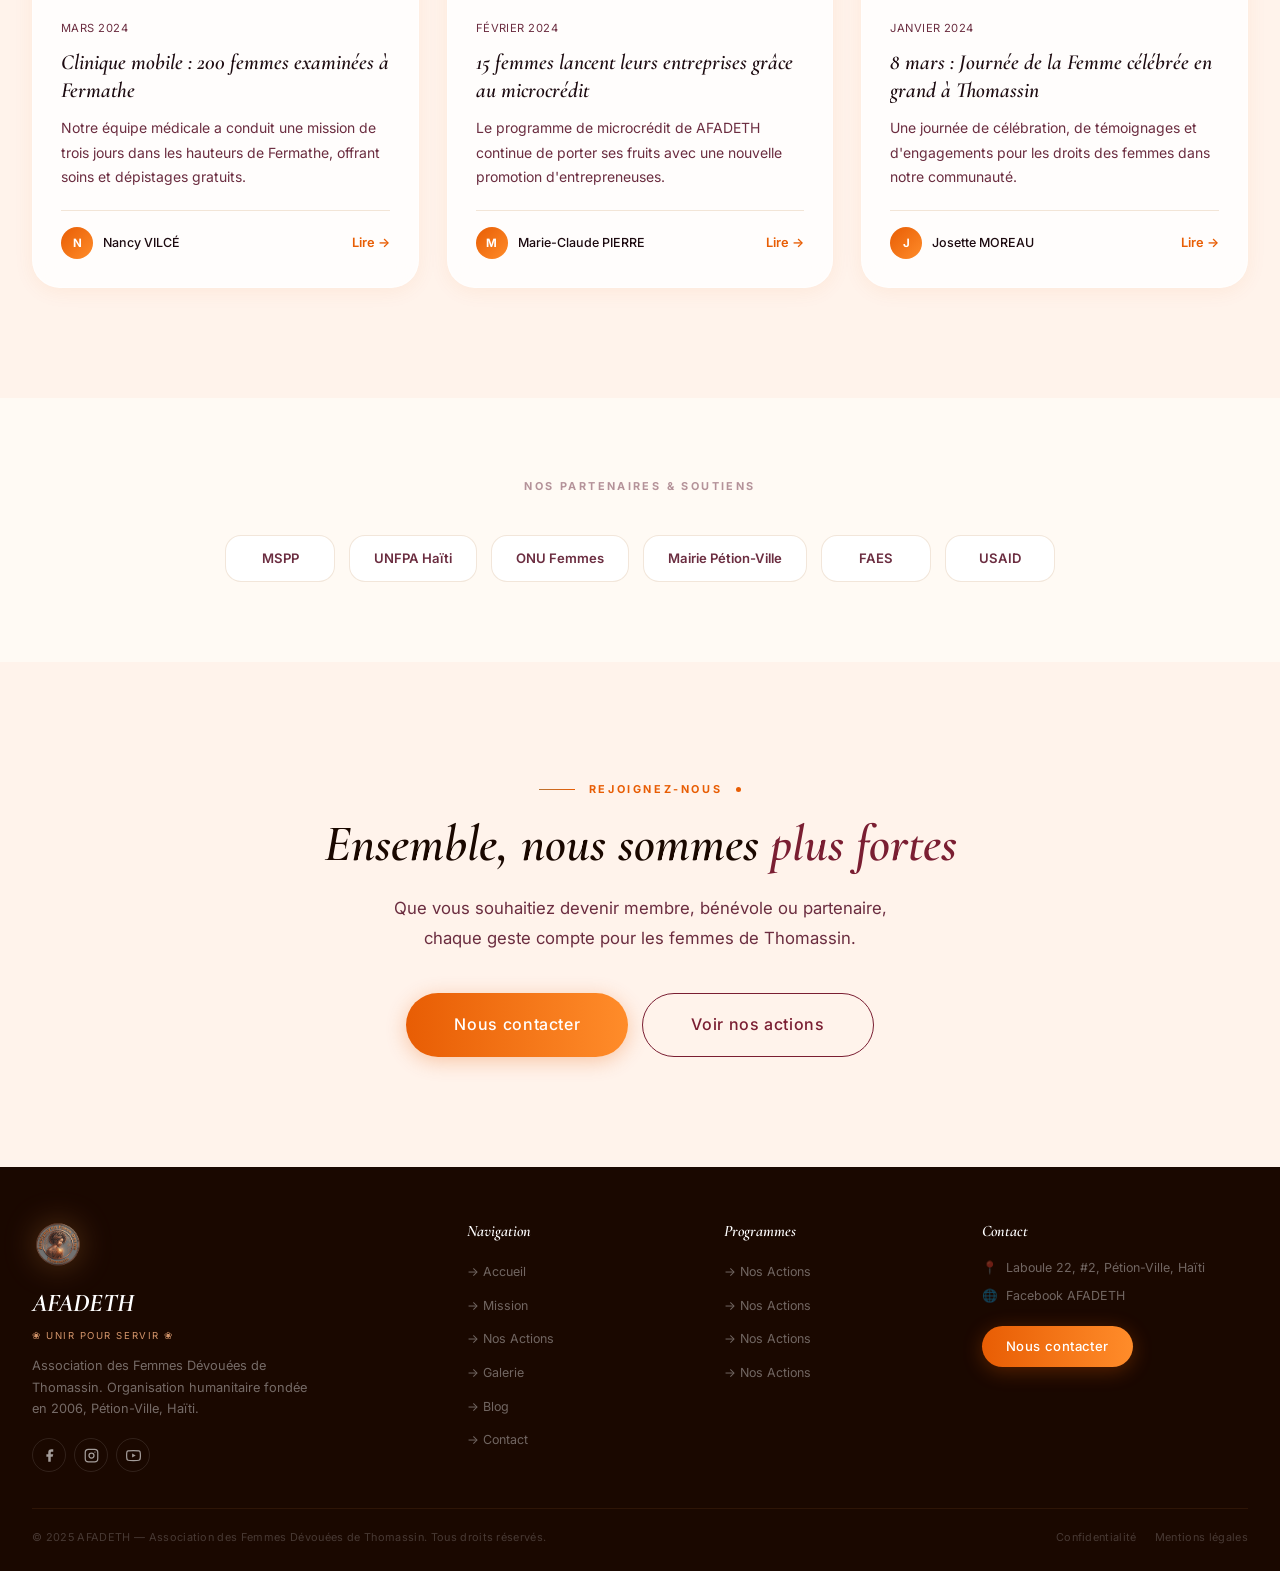
==== commit 7ab1d41f: "Sélecteur de langue multilingue (FR/EN/HT/ES) + journaux d'activité admin - Ajout de js/i18n.js : di" ====
--- a/index.html
+++ b/index.html
@@ -34,9 +34,20 @@
 
     <div class="navbar__cta">
       <a href="contact.html" class="btn btn-primary btn-sm">Nous soutenir</a>
-      <a href="admin/index.html" class="btn-admin" title="Espace administrateur">
-        Admin
-      </a>    </div>
+      <div class="lang-switcher" id="lang-switcher">
+        <button class="lang-btn" onclick="toggleLangMenu(event)">
+          <span class="lang-flag">🇫🇷</span><span class="lang-code">FR</span>
+          <svg width="8" height="5" viewBox="0 0 8 5" fill="none"><path d="M1 1l3 3 3-3" stroke="currentColor" stroke-width="1.5" stroke-linecap="round"/></svg>
+        </button>
+        <div class="lang-menu">
+          <button class="lang-option lang-active" data-lang="fr" onclick="setLang('fr')">🇫🇷 Français</button>
+          <button class="lang-option" data-lang="en" onclick="setLang('en')">🇺🇸 English</button>
+          <button class="lang-option" data-lang="ht" onclick="setLang('ht')">🇭🇹 Kreyòl</button>
+          <button class="lang-option" data-lang="es" onclick="setLang('es')">🇪🇸 Español</button>
+        </div>
+      </div>
+      <a href="admin/index.html" class="btn-admin" title="Espace administrateur">Admin</a>
+    </div>
 
     <button class="navbar__hamburger" id="hamburger" aria-label="Menu">
       <span></span><span></span><span></span>
@@ -52,6 +63,12 @@
   <a href="galerie.html" class="navbar__mobile-link">Galerie</a>
   <a href="blog.html"    class="navbar__mobile-link">Blog</a>
   <a href="contact.html" class="navbar__mobile-link">Contact</a>
+  <div class="mobile-lang-row">
+    <button class="mobile-lang-btn lang-active" data-lang="fr" onclick="setLang('fr')">🇫🇷 FR</button>
+    <button class="mobile-lang-btn" data-lang="en" onclick="setLang('en')">🇺🇸 EN</button>
+    <button class="mobile-lang-btn" data-lang="ht" onclick="setLang('ht')">🇭🇹 HT</button>
+    <button class="mobile-lang-btn" data-lang="es" onclick="setLang('es')">🇪🇸 ES</button>
+  </div>
 </div>
 
 <!-- =====================================================
@@ -75,24 +92,24 @@
     <div class="hero__left">
       <div class="hero__badge">
         <span class="hero__badge-dot"></span>
-        Fondée en 2006 · Thomassin, Haïti
+        <span data-i18n="hero.badge">Fondée en 2006 · Thomassin, Haïti</span>
       </div>
 
       <h1 class="hero__title">
-        <span class="hero__title-pour">Pour les</span>
+        <span class="hero__title-pour" data-i18n="hero.pour">Pour les</span>
         <em class="hero__title-main">Fanm.</em>
-        <span class="hero__title-sub">Par les Fanm.</span>
-        <span class="hero__title-org">Association des Femmes Dévouées de Thomassin</span>
+        <span class="hero__title-sub" data-i18n="hero.sub">Par les Fanm.</span>
+        <span class="hero__title-org" data-i18n="hero.org">Association des Femmes Dévouées de Thomassin</span>
       </h1>
 
-      <p class="hero__subtitle">
+      <p class="hero__subtitle" data-i18n="hero.subtitle">
         Depuis 2006, nous unissons les femmes de Thomassin pour transformer des vies —
         par la santé, l'économie, l'éducation et la lutte contre les violences basées sur le genre.
       </p>
 
       <div class="hero__actions">
-        <a href="mission.html" class="btn btn-primary btn-lg">Notre Mission</a>
-        <a href="contact.html" class="btn btn-outline-light btn-lg">Nous rejoindre</a>
+        <a href="mission.html" class="btn btn-primary btn-lg" data-i18n="hero.btn.mission">Notre Mission</a>
+        <a href="contact.html" class="btn btn-outline-light btn-lg" data-i18n="hero.btn.join">Nous rejoindre</a>
       </div>
     </div>
 
@@ -150,7 +167,7 @@
   <!-- Scroll indicator -->
   <div class="hero__scroll">
     <div class="hero__scroll-line"></div>
-    <span>Défiler</span>
+    <span data-i18n="hero.scroll">Défiler</span>
   </div>
 </section>
 
@@ -162,19 +179,19 @@
     <div class="stats__inner">
       <div class="stat-item reveal d1">
         <div class="stat-item__number" data-count="20" data-suffix=" ans">0</div>
-        <div class="stat-item__label">D'existence et d'engagement</div>
+        <div class="stat-item__label" data-i18n="stats.years">D'existence et d'engagement</div>
       </div>
       <div class="stat-item reveal d2">
         <div class="stat-item__number" data-count="3000" data-suffix="+">0</div>
-        <div class="stat-item__label">Femmes soutenues</div>
+        <div class="stat-item__label" data-i18n="stats.women">Femmes soutenues</div>
       </div>
       <div class="stat-item reveal d3">
         <div class="stat-item__number" data-count="4" data-suffix="">0</div>
-        <div class="stat-item__label">Champs d'intervention</div>
+        <div class="stat-item__label" data-i18n="stats.fields">Champs d'intervention</div>
       </div>
       <div class="stat-item reveal d4">
         <div class="stat-item__number" data-count="3" data-suffix="">0</div>
-        <div class="stat-item__label">Sites d'action</div>
+        <div class="stat-item__label" data-i18n="stats.sites">Sites d'action</div>
       </div>
     </div>
   </div>
@@ -189,9 +206,9 @@
 <section class="racines">
   <div class="container">
     <div class="racines__header reveal">
-      <div class="section-label section-label--light">Ki moun nou ye · Nos Racines</div>
-      <h2>Nées de la <em style="background:var(--gradient-brand);-webkit-background-clip:text;background-clip:text;-webkit-text-fill-color:transparent">terre haïtienne</em></h2>
-      <p>
+      <div class="section-label section-label--light" data-i18n="racines.label">Ki moun nou ye · Nos Racines</div>
+      <h2 data-i18n-html="racines.title">Nées de la <em style="background:var(--gradient-brand);-webkit-background-clip:text;background-clip:text;-webkit-text-fill-color:transparent">terre haïtienne</em></h2>
+      <p data-i18n="racines.desc">
         AFADETH puise ses forces dans les valeurs profondes de la paysannerie haïtienne —
         la solidarité du lakou, la résilience des fanm peyizan, l'amour de la tè a.
       </p>
@@ -201,8 +218,8 @@
 
       <div class="racines-card reveal d1">
         <span class="racines-card__icon">🌿</span>
-        <h3 class="racines-card__title">Le Lakou — l'esprit de communauté</h3>
-        <p class="racines-card__text">
+        <h3 class="racines-card__title" data-i18n="racines.lakou.title">Le Lakou — l'esprit de communauté</h3>
+        <p class="racines-card__text" data-i18n-html="racines.lakou.desc">
           Dans la tradition haïtienne, le <em>lakou</em> est la cour commune où les femmes se réunissent,
           s'entraident et partagent. AFADETH est notre lakou moderne — un espace de solidarité,
           de guérison et d'empowerment pour les femmes de Thomassin.
@@ -211,8 +228,8 @@
 
       <div class="racines-card reveal d2">
         <span class="racines-card__icon">🌺</span>
-        <h3 class="racines-card__title">Fanm Peyizan — la force des femmes rurales</h3>
-        <p class="racines-card__text">
+        <h3 class="racines-card__title" data-i18n="racines.fanm.title">Fanm Peyizan — la force des femmes rurales</h3>
+        <p class="racines-card__text" data-i18n="racines.fanm.desc">
           Les femmes paysannes haïtiennes font vivre leurs familles et leurs communautés avec
           une résilience extraordinaire. Nos programmes honorent cette force en leur donnant
           accès aux outils, aux ressources et à la reconnaissance qu'elles méritent.
@@ -221,8 +238,8 @@
 
       <div class="racines-card reveal d3">
         <span class="racines-card__icon">🤝</span>
-        <h3 class="racines-card__title">Unir pour Servir — la kominote</h3>
-        <p class="racines-card__text">
+        <h3 class="racines-card__title" data-i18n="racines.unir.title">Unir pour Servir — la kominote</h3>
+        <p class="racines-card__text" data-i18n-html="racines.unir.desc">
           Notre devise s'inspire du <em>konbit</em> haïtien — le travail collectif où chacune
           apporte sa contribution pour le bien de toutes. Depuis 2006, nous cultivons cette
           entraide au cœur des montagnes de Thomassin.
@@ -255,7 +272,7 @@
         </div>
         <div class="about__badge-card">
           <div class="number">2006</div>
-          <div class="label">Année de fondation</div>
+          <div class="label" data-i18n="about.badge_label">Année de fondation</div>
         </div>
         <div class="about__badge-2">
           <div class="num">♀</div>
@@ -265,14 +282,14 @@
 
       <!-- Texte -->
       <div class="about__content reveal-r">
-        <div class="section-label">Qui sommes-nous</div>
-        <h2>Une association <em>de femmes,</em><br>pour les femmes</h2>
-
-        <div class="pull-quote">
+        <div class="section-label" data-i18n="about.label">Qui sommes-nous</div>
+        <h2 data-i18n-html="about.title">Une association <em>de femmes,</em><br>pour les femmes</h2>
+
+        <div class="pull-quote" data-i18n="about.quote">
           « Unir pour Servir » — la devise qui guide chacune de nos actions depuis 2006.
         </div>
 
-        <p>
+        <p data-i18n="about.p1">
           AFADETH est née d'une vision simple et puissante : que les femmes de Thomassin —
           montagnes, champs et marchés — puissent accéder aux soins, à l'éducation
           et à des opportunités économiques dignes. Fondée par des femmes engagées
@@ -280,13 +297,13 @@
         </p>
 
         <div class="lakou-quote">
-          <p class="lakou-quote__text">
+          <p class="lakou-quote__text" data-i18n="about.lakou_quote">
             « Nan lakou a, nou fò ansanm. Dans notre lakou, nous sommes fortes ensemble. »
           </p>
-          <p class="lakou-quote__source">— Proverbe haïtien, cœur de notre mission</p>
-        </div>
-
-        <p>
+          <p class="lakou-quote__source" data-i18n="about.lakou_source">— Proverbe haïtien, cœur de notre mission</p>
+        </div>
+
+        <p data-i18n="about.p2">
           Trois antennes — Pétion-Ville, Fermathe, Centre-Ville — pour toucher
           les fanm là où elles vivent, avec des programmes ancrés dans la réalité
           de la paysannerie haïtienne.
@@ -296,29 +313,29 @@
           <div class="timeline-item">
             <div class="timeline-item__dot">06</div>
             <div class="timeline-item__content">
-              <div class="timeline-item__year">2006 — Fondation</div>
-              <div class="timeline-item__text">Création de AFADETH à Thomassin, Pétion-Ville</div>
+              <div class="timeline-item__year" data-i18n="about.tl.founded">2006 — Fondation</div>
+              <div class="timeline-item__text" data-i18n="about.tl.founded_desc">Création de AFADETH à Thomassin, Pétion-Ville</div>
             </div>
           </div>
           <div class="timeline-item">
             <div class="timeline-item__dot">♀</div>
             <div class="timeline-item__content">
-              <div class="timeline-item__year">Croissance</div>
-              <div class="timeline-item__text">Extension à 3 sites, 4 programmes, 3 000+ femmes</div>
+              <div class="timeline-item__year" data-i18n="about.tl.growth">Croissance</div>
+              <div class="timeline-item__text" data-i18n="about.tl.growth_desc">Extension à 3 sites, 4 programmes, 3 000+ femmes</div>
             </div>
           </div>
           <div class="timeline-item">
             <div class="timeline-item__dot">★</div>
             <div class="timeline-item__content">
-              <div class="timeline-item__year">Aujourd'hui</div>
-              <div class="timeline-item__text">20 ans de services et d'autonomisation des femmes haïtiennes</div>
+              <div class="timeline-item__year" data-i18n="about.tl.today">Aujourd'hui</div>
+              <div class="timeline-item__text" data-i18n="about.tl.today_desc">20 ans de services et d'autonomisation des femmes haïtiennes</div>
             </div>
           </div>
         </div>
 
         <div style="margin-top:2.5rem;display:flex;gap:14px;flex-wrap:wrap">
-          <a href="mission.html" class="btn btn-wine">Notre vision →</a>
-          <a href="contact.html" class="btn btn-outline-wine">Nous rejoindre</a>
+          <a href="mission.html" class="btn btn-wine" data-i18n="about.btn.vision">Notre vision →</a>
+          <a href="contact.html" class="btn btn-outline-wine" data-i18n="about.btn.join">Nous rejoindre</a>
         </div>
       </div>
 
@@ -332,40 +349,40 @@
 <section class="fields section" id="champs">
   <div class="container">
     <div class="fields__header reveal">
-      <div class="section-label section-label--light">Nos Programmes</div>
-      <h2>4 Champs <em style="background:var(--gradient-brand);-webkit-background-clip:text;background-clip:text;-webkit-text-fill-color:transparent">d'intervention</em></h2>
-      <p>Des actions concrètes, menées par et pour les femmes haïtiennes</p>
+      <div class="section-label section-label--light" data-i18n="fields.label">Nos Programmes</div>
+      <h2 data-i18n-html="fields.title">4 Champs <em style="background:var(--gradient-brand);-webkit-background-clip:text;background-clip:text;-webkit-text-fill-color:transparent">d'intervention</em></h2>
+      <p data-i18n="fields.subtitle">Des actions concrètes, menées par et pour les femmes haïtiennes</p>
     </div>
 
     <div class="fields__grid">
       <div class="field-card reveal d1">
         <div class="field-card__num">01</div>
         <div class="field-card__icon">💰</div>
-        <h3 class="field-card__title">Économie Solidaire</h3>
-        <p class="field-card__desc">Microcrédits, formations entrepreneuriales et coopératives d'épargne pour l'autonomie financière des femmes de Thomassin.</p>
+        <h3 class="field-card__title" data-i18n="fields.eco.title">Économie Solidaire</h3>
+        <p class="field-card__desc" data-i18n="fields.eco.desc">Microcrédits, formations entrepreneuriales et coopératives d'épargne pour l'autonomie financière des femmes de Thomassin.</p>
       </div>
       <div class="field-card reveal d2">
         <div class="field-card__num">02</div>
         <div class="field-card__icon">🌸</div>
-        <h3 class="field-card__title">Santé Fanm</h3>
-        <p class="field-card__desc">Cliniques mobiles, sensibilisation à la santé maternelle et reproductive, et accompagnement psychosocial dans toute la zone.</p>
+        <h3 class="field-card__title" data-i18n="fields.sante.title">Santé Fanm</h3>
+        <p class="field-card__desc" data-i18n="fields.sante.desc">Cliniques mobiles, sensibilisation à la santé maternelle et reproductive, et accompagnement psychosocial dans toute la zone.</p>
       </div>
       <div class="field-card reveal d3">
         <div class="field-card__num">03</div>
         <div class="field-card__icon">⚖️</div>
-        <h3 class="field-card__title">Droits & Lutte anti-VBG</h3>
-        <p class="field-card__desc">Aide juridique, refuges d'urgence et programmes de sensibilisation contre les violences basées sur le genre.</p>
+        <h3 class="field-card__title" data-i18n="fields.vbg.title">Droits & Lutte anti-VBG</h3>
+        <p class="field-card__desc" data-i18n="fields.vbg.desc">Aide juridique, refuges d'urgence et programmes de sensibilisation contre les violences basées sur le genre.</p>
       </div>
       <div class="field-card reveal d4">
         <div class="field-card__num">04</div>
         <div class="field-card__icon">📚</div>
-        <h3 class="field-card__title">AFADETH Jeunesse</h3>
-        <p class="field-card__desc">Bourses, cours de rattrapage, formations professionnelles et mentorat pour les jeunes filles et femmes en quête d'avenir.</p>
+        <h3 class="field-card__title" data-i18n="fields.youth.title">AFADETH Jeunesse</h3>
+        <p class="field-card__desc" data-i18n="fields.youth.desc">Bourses, cours de rattrapage, formations professionnelles et mentorat pour les jeunes filles et femmes en quête d'avenir.</p>
       </div>
     </div>
 
     <div style="text-align:center;margin-top:3rem">
-      <a href="actions.html" class="btn btn-outline-light btn-lg">Explorer tous nos programmes →</a>
+      <a href="actions.html" class="btn btn-outline-light btn-lg" data-i18n="fields.btn">Explorer tous nos programmes →</a>
     </div>
   </div>
 </section>
@@ -377,10 +394,10 @@
   <div class="container">
     <div class="gallery-preview__header reveal">
       <div>
-        <div class="section-label">Notre Galerie</div>
+        <div class="section-label" data-i18n="gallery.label">Notre Galerie</div>
         <h2>Moments <em style="font-style:italic;color:var(--wine)">forts</em></h2>
       </div>
-      <a href="galerie.html" class="btn btn-outline">Voir toutes les photos →</a>
+      <a href="galerie.html" class="btn btn-outline" data-i18n="gallery.see_all">Voir toutes les photos →</a>
     </div>
 
     <div class="gallery-preview__grid reveal">
@@ -457,13 +474,13 @@
     <div class="mission-banner__icon">
       <img src="assets/images/logo.png" alt="AFADETH" style="width:80px;height:80px;object-fit:contain;filter:brightness(0) invert(1) drop-shadow(0 0 20px rgba(255,255,255,.3));" />
     </div>
-    <p class="mission-banner__quote">
+    <p class="mission-banner__quote" data-i18n="mission.quote">
       « Unir les femmes haïtiennes pour bâtir une communauté
       plus juste, plus saine et plus prospère. »
     </p>
-    <p class="mission-banner__source">— Nancy VILCÉ, Présidente · AFADETH</p>
+    <p class="mission-banner__source" data-i18n="mission.source">— Nancy VILCÉ, Présidente · AFADETH</p>
     <div style="margin-top:2.5rem">
-      <a href="mission.html" class="btn btn-ghost btn-lg">Lire notre mission complète →</a>
+      <a href="mission.html" class="btn btn-ghost btn-lg" data-i18n="mission.btn">Lire notre mission complète →</a>
     </div>
   </div>
 </div>
@@ -475,10 +492,10 @@
   <div class="container">
     <div class="blog-preview__header reveal">
       <div>
-        <div class="section-label">Actualités</div>
-        <h2>Nos dernières <em style="font-style:italic;color:var(--wine)">nouvelles</em></h2>
-      </div>
-      <a href="blog.html" class="btn btn-outline-wine">Voir tous les articles →</a>
+        <div class="section-label" data-i18n="blog.label">Actualités</div>
+        <h2 data-i18n-html="blog.title">Nos dernières <em style="font-style:italic;color:var(--wine)">nouvelles</em></h2>
+      </div>
+      <a href="blog.html" class="btn btn-outline-wine" data-i18n="blog.see_all">Voir tous les articles →</a>
     </div>
 
     <div class="blog-preview__grid">
@@ -547,7 +564,7 @@
 ===================================================== -->
 <section class="partners">
   <div class="container">
-    <div class="partners__title">Nos partenaires & soutiens</div>
+    <div class="partners__title" data-i18n="partners.title">Nos partenaires & soutiens</div>
     <div class="partners__logos reveal">
       <div class="partner-logo">MSPP</div>
       <div class="partner-logo">UNFPA Haïti</div>
@@ -564,17 +581,17 @@
 ===================================================== -->
 <section class="section" style="background:var(--orange-pale)">
   <div class="container text-center reveal">
-    <div class="section-label" style="justify-content:center">Rejoignez-nous</div>
-    <h2 style="font-size:clamp(2rem,4vw,3.4rem);font-style:italic;color:var(--dark-1);margin-bottom:1.2rem">
+    <div class="section-label" style="justify-content:center" data-i18n="cta.label">Rejoignez-nous</div>
+    <h2 style="font-size:clamp(2rem,4vw,3.4rem);font-style:italic;color:var(--dark-1);margin-bottom:1.2rem" data-i18n-html="cta.title">
       Ensemble, nous sommes <em style="color:var(--wine)">plus fortes</em>
     </h2>
-    <p style="font-size:1.05rem;color:var(--light-text-2);max-width:520px;margin:0 auto 2.5rem;line-height:1.8">
+    <p style="font-size:1.05rem;color:var(--light-text-2);max-width:520px;margin:0 auto 2.5rem;line-height:1.8" data-i18n="cta.desc">
       Que vous souhaitiez devenir membre, bénévole ou partenaire,
       chaque geste compte pour les femmes de Thomassin.
     </p>
     <div style="display:flex;gap:14px;justify-content:center;flex-wrap:wrap">
-      <a href="contact.html" class="btn btn-primary btn-lg">Nous contacter</a>
-      <a href="actions.html" class="btn btn-outline-wine btn-lg">Voir nos actions</a>
+      <a href="contact.html" class="btn btn-primary btn-lg" data-i18n="cta.contact">Nous contacter</a>
+      <a href="actions.html" class="btn btn-outline-wine btn-lg" data-i18n="cta.actions">Voir nos actions</a>
     </div>
   </div>
 </section>
@@ -612,7 +629,7 @@
       </div>
 
       <div>
-        <div class="footer__col-title">Navigation</div>
+        <div class="footer__col-title" data-col="nav">Navigation</div>
         <ul class="footer__links">
           <li><a href="index.html"   class="footer__link">→ Accueil</a></li>
           <li><a href="mission.html" class="footer__link">→ Mission</a></li>
@@ -624,7 +641,7 @@
       </div>
 
       <div>
-        <div class="footer__col-title">Programmes</div>
+        <div class="footer__col-title" data-col="programs">Programmes</div>
         <ul class="footer__links">
           <li><a href="actions.html#economie"  class="footer__link">→ Économie solidaire</a></li>
           <li><a href="actions.html#sante"     class="footer__link">→ Santé Fanm</a></li>
@@ -634,7 +651,7 @@
       </div>
 
       <div>
-        <div class="footer__col-title">Contact</div>
+        <div class="footer__col-title" data-col="contact">Contact</div>
         <div class="footer__contact-item"><span>📍</span><span>Laboule 22, #2, Pétion-Ville, Haïti</span></div>
         <div class="footer__contact-item"><span>🌐</span>
           <a href="https://www.facebook.com/profile.php?id=100077503592349" target="_blank" rel="noopener" style="color:inherit">
@@ -642,7 +659,7 @@
           </a>
         </div>
         <div style="margin-top:20px">
-          <a href="contact.html" class="btn btn-primary btn-sm">Nous contacter</a>
+          <a href="contact.html" class="btn btn-primary btn-sm footer__contact-us">Nous contacter</a>
         </div>
       </div>
 
@@ -651,13 +668,14 @@
     <div class="footer__bottom">
       <p class="footer__copy">© 2025 AFADETH — Association des Femmes Dévouées de Thomassin. Tous droits réservés.</p>
       <div class="footer__legal">
-        <a href="#">Confidentialité</a>
-        <a href="#">Mentions légales</a>
+        <a href="#" class="footer__legal-privacy">Confidentialité</a>
+        <a href="#" class="footer__legal-mentions">Mentions légales</a>
       </div>
     </div>
   </div>
 </footer>
 
+<script src="js/i18n.js"></script>
 <script src="js/main.js"></script>
 </body>
 </html>
--- a/css/style.css
+++ b/css/style.css
@@ -411,6 +411,55 @@
 .navbar__mobile-close:hover{
   background:rgba(232,93,4,.3);border-color:rgba(232,93,4,.6);
   color:#fff;transform:scale(1.1)
+}
+
+/* ── Sélecteur de langue ── */
+.lang-switcher{position:relative}
+.lang-btn{
+  display:flex;align-items:center;gap:5px;
+  padding:5px 9px;border-radius:6px;cursor:pointer;
+  border:1.5px solid rgba(255,255,255,.2);
+  background:rgba(255,255,255,.07);
+  color:rgba(255,255,255,.9);
+  font-size:.72rem;font-weight:600;letter-spacing:.04em;
+  font-family:'Inter',sans-serif;transition:var(--transition)
+}
+.lang-btn:hover{background:rgba(255,255,255,.14);border-color:rgba(255,255,255,.38)}
+.lang-btn svg{opacity:.7;flex-shrink:0;transition:transform .2s}
+.lang-switcher.open .lang-btn svg{transform:rotate(180deg)}
+.lang-menu{
+  position:absolute;top:calc(100% + 8px);right:0;
+  background:#fff;border:1px solid rgba(0,0,0,.1);
+  border-radius:10px;box-shadow:0 8px 24px rgba(0,0,0,.14);
+  padding:5px;min-width:150px;z-index:200;
+  opacity:0;visibility:hidden;transform:translateY(-6px);
+  transition:opacity .18s,transform .18s,visibility .18s
+}
+.lang-switcher.open .lang-menu{opacity:1;visibility:visible;transform:translateY(0)}
+.lang-option{
+  display:flex;align-items:center;gap:8px;
+  width:100%;padding:8px 12px;border:none;background:none;
+  cursor:pointer;font-size:.83rem;color:#1a1a2e;
+  border-radius:7px;text-align:left;
+  font-family:'Inter',sans-serif;transition:background .15s
+}
+.lang-option:hover{background:#fff4ed}
+.lang-option.lang-active{color:var(--orange);font-weight:600;background:#fff4ed}
+.mobile-lang-row{
+  display:flex;gap:8px;justify-content:center;
+  padding:20px 0 10px;width:100%;max-width:380px
+}
+.mobile-lang-btn{
+  padding:9px 14px;border-radius:8px;cursor:pointer;
+  border:1.5px solid rgba(255,255,255,.18);
+  background:rgba(255,255,255,.07);
+  color:rgba(255,255,255,.75);
+  font-size:.78rem;font-weight:600;letter-spacing:.06em;
+  font-family:'Inter',sans-serif;transition:var(--transition)
+}
+.mobile-lang-btn:hover,.mobile-lang-btn.lang-active{
+  background:rgba(232,93,4,.25);border-color:rgba(232,93,4,.5);
+  color:#fff
 }
 
 /* ============================================================
@@ -1318,14 +1367,20 @@
   .hero__medal-halo{width:260px;height:260px}
   .about__grid{grid-template-columns:1fr;gap:56px}
   .about__image-main{aspect-ratio:16/9}
-  .about__badge-card{bottom:-14px;right:-10px}
+  .about__badge-card{
+    position:static;
+    margin-top:20px;
+    display:inline-flex;flex-direction:column;align-items:flex-start
+  }
   .about__badge-2{display:none}
   .card-grid-3{grid-template-columns:repeat(2,1fr)}
 }
+@media(max-width:1064px){
+  .navbar__nav,.navbar__cta{display:none}
+  .navbar__hamburger{display:flex}
+}
 @media(max-width:768px){
   :root{--section-padding:70px}
-  .navbar__nav,.navbar__cta{display:none}
-  .navbar__hamburger{display:flex}
   .hero__split{padding:140px 0 70px}
   .hero__title-main{font-size:clamp(4rem,14vw,7rem)}
   .stats__inner{
